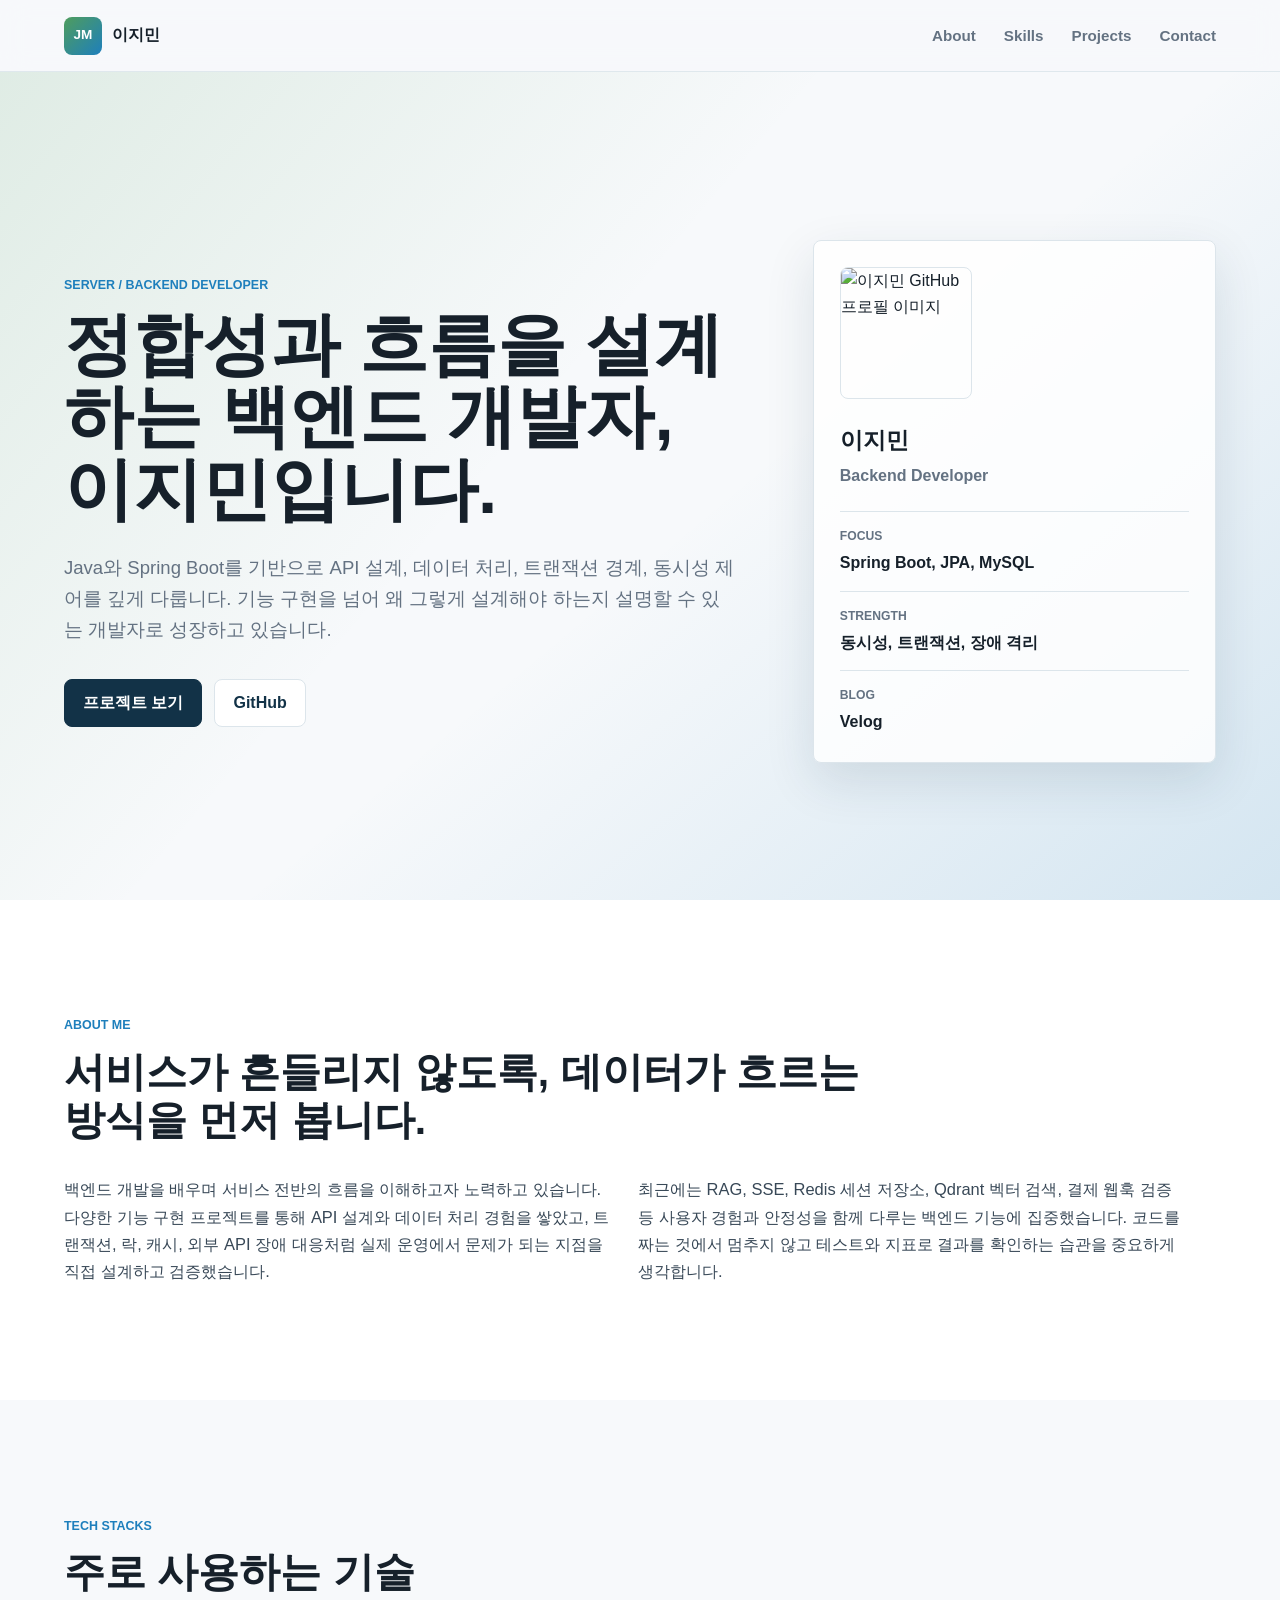
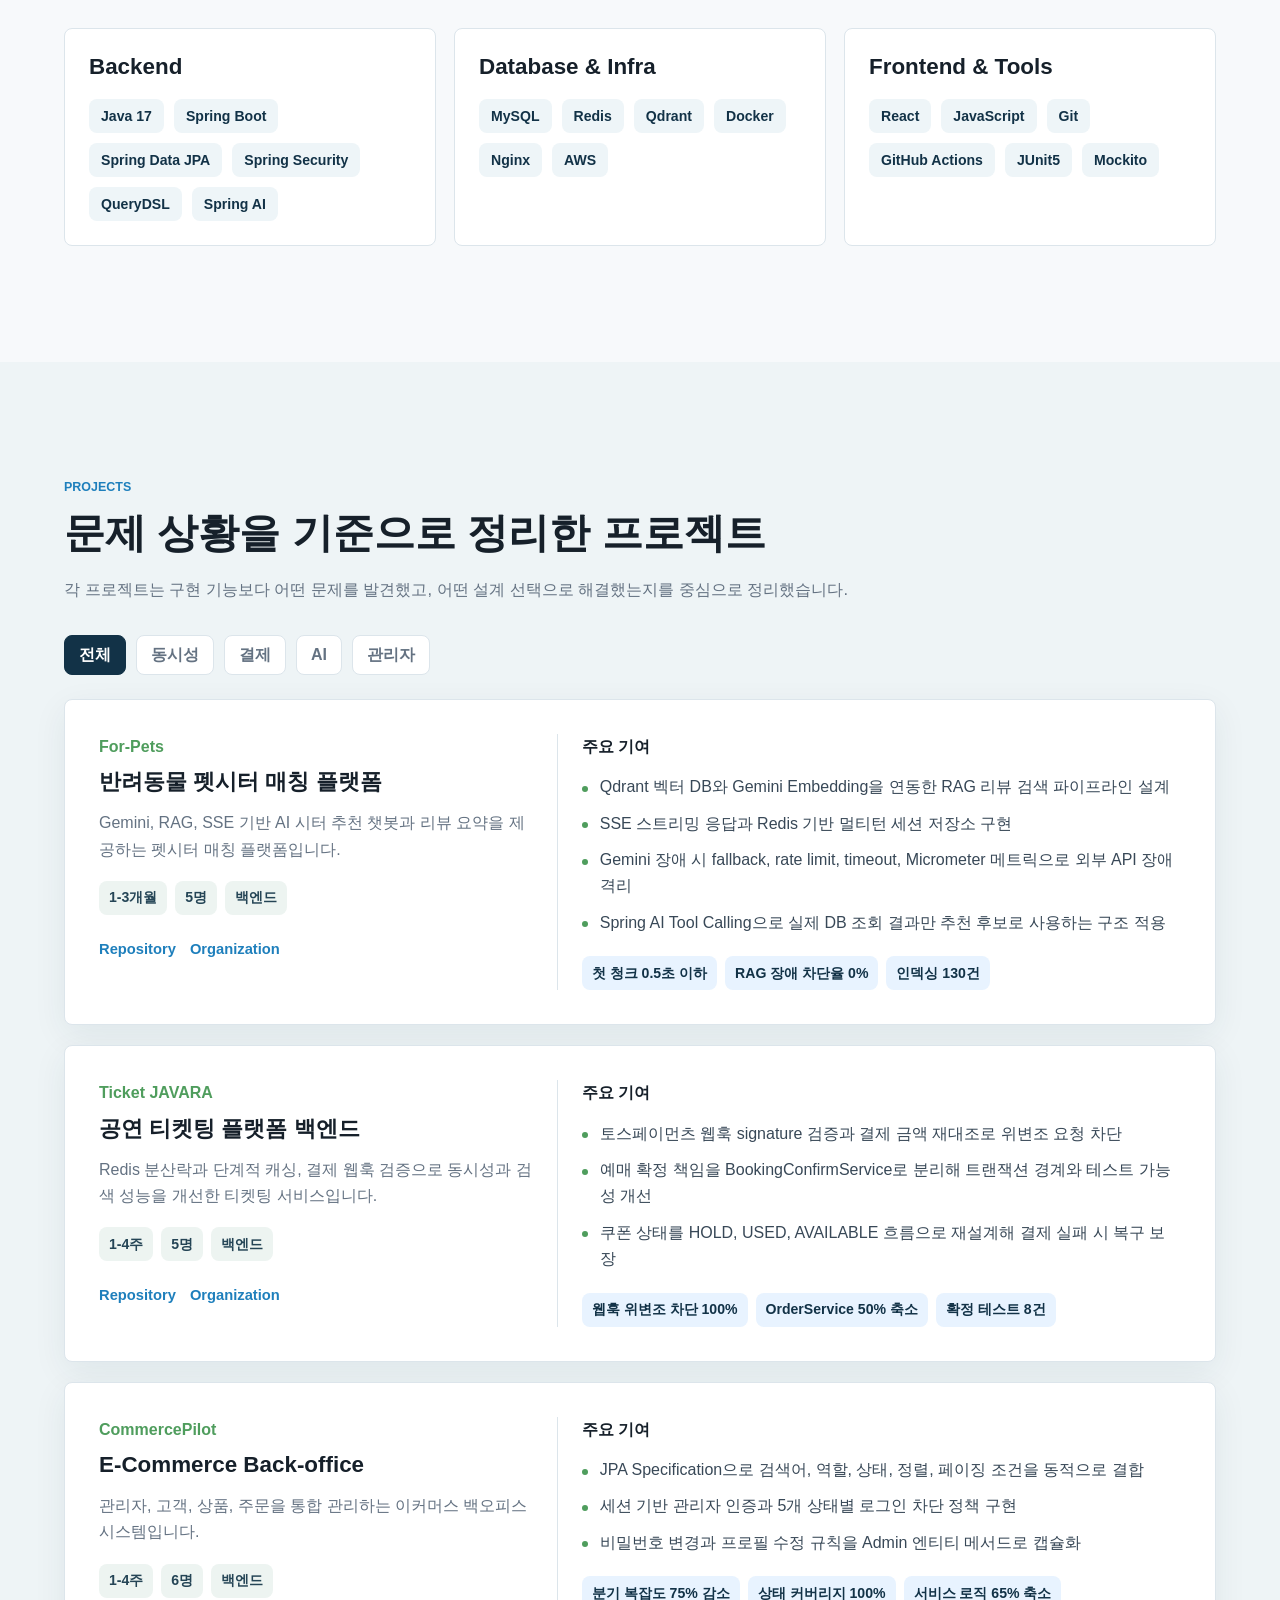
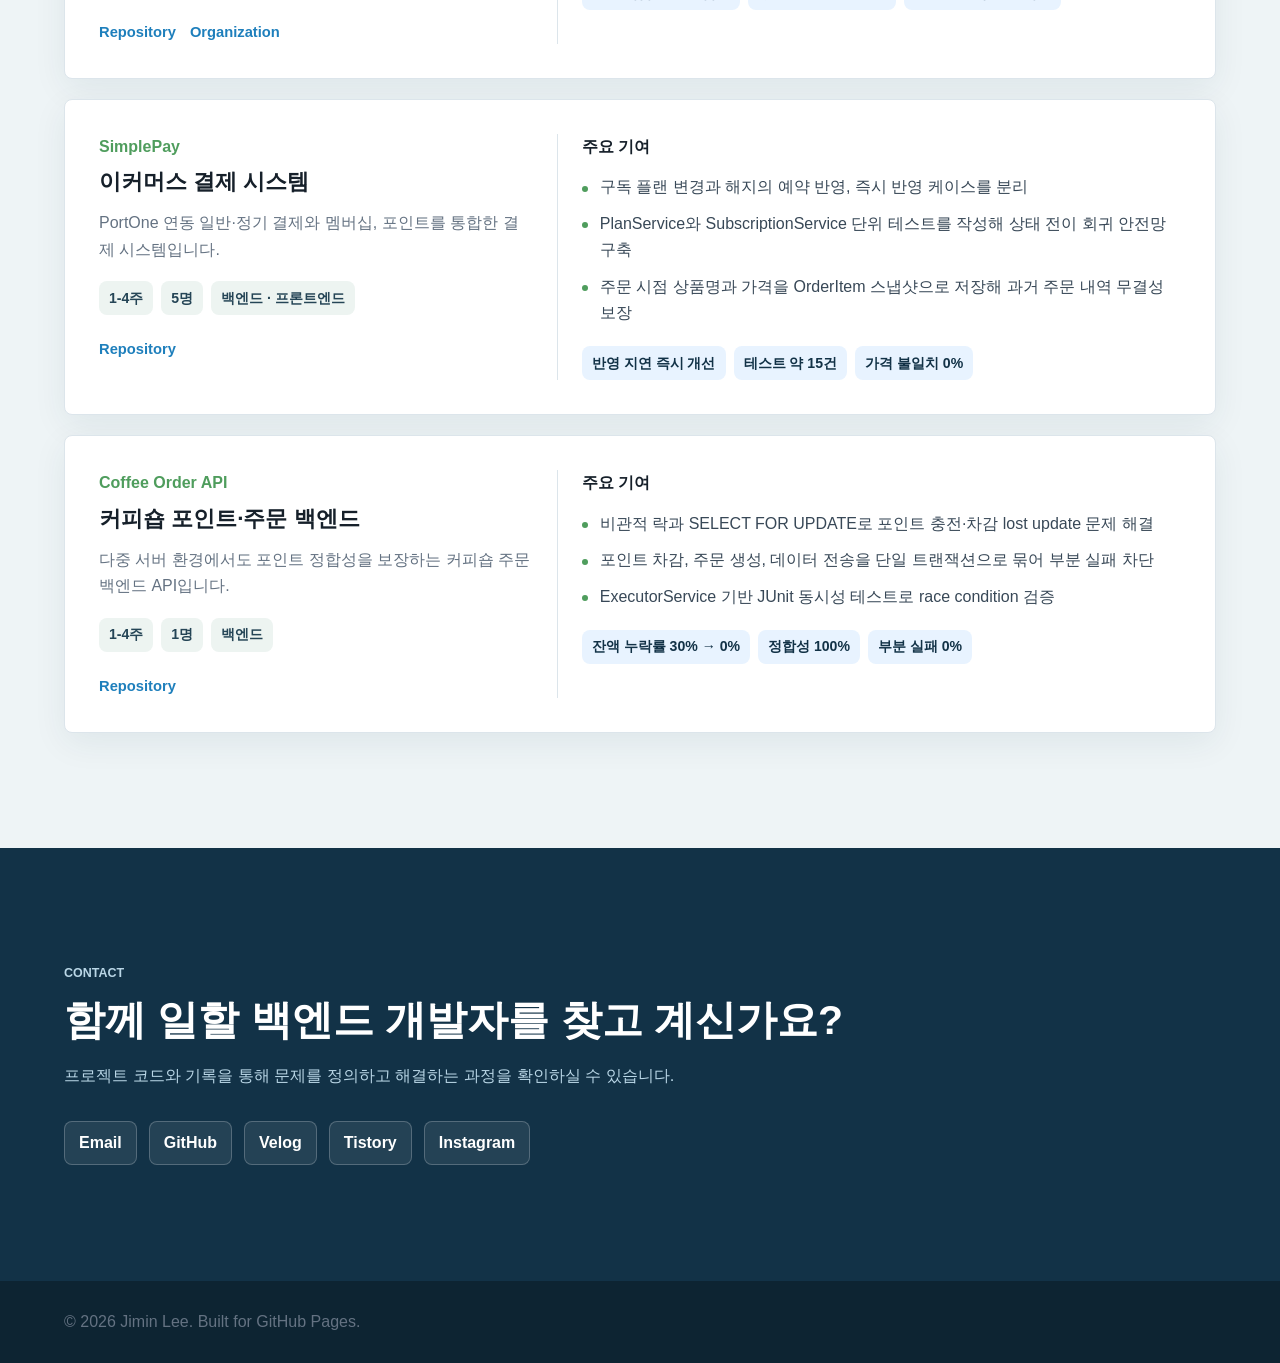
==== index.html @ 08e7ae78 "Build backend portfolio site" ====
<!DOCTYPE html>
<html lang="ko">
  <head>
    <meta charset="UTF-8" />
    <meta name="viewport" content="width=device-width, initial-scale=1.0" />
    <meta
      name="description"
      content="서버/백엔드 개발자 이지민의 포트폴리오. Java, Spring Boot, JPA, Redis, MySQL 기반 프로젝트와 문제 해결 경험을 소개합니다."
    />
    <title>이지민 | Backend Developer</title>
    <link rel="preconnect" href="https://github.com" />
    <link rel="stylesheet" href="./styles.css" />
  </head>
  <body>
    <header class="site-header">
      <a class="brand" href="#hero" aria-label="이지민 포트폴리오 홈">
        <span class="brand-mark">JM</span>
        <span>이지민</span>
      </a>
      <nav class="nav" aria-label="주요 섹션">
        <a href="#about">About</a>
        <a href="#skills">Skills</a>
        <a href="#projects">Projects</a>
        <a href="#contact">Contact</a>
      </nav>
    </header>

    <main>
      <section id="hero" class="hero">
        <div class="hero-copy">
          <p class="eyebrow">Server / Backend Developer</p>
          <h1>정합성과 흐름을 설계하는 백엔드 개발자, 이지민입니다.</h1>
          <p class="hero-description">
            Java와 Spring Boot를 기반으로 API 설계, 데이터 처리, 트랜잭션 경계,
            동시성 제어를 깊게 다룹니다. 기능 구현을 넘어 왜 그렇게 설계해야
            하는지 설명할 수 있는 개발자로 성장하고 있습니다.
          </p>
          <div class="hero-actions" aria-label="주요 링크">
            <a class="button primary" href="#projects">프로젝트 보기</a>
            <a class="button secondary" href="https://github.com/jiiimni" target="_blank" rel="noreferrer">
              GitHub
            </a>
          </div>
        </div>

        <aside class="hero-panel" aria-label="프로필 요약">
          <img class="profile-image" src="https://github.com/jiiimni.png" alt="이지민 GitHub 프로필 이미지" />
          <div>
            <p class="profile-name">이지민</p>
            <p class="profile-role">Backend Developer</p>
          </div>
          <dl class="quick-stats">
            <div>
              <dt>Focus</dt>
              <dd>Spring Boot, JPA, MySQL</dd>
            </div>
            <div>
              <dt>Strength</dt>
              <dd>동시성, 트랜잭션, 장애 격리</dd>
            </div>
            <div>
              <dt>Blog</dt>
              <dd><a href="https://velog.io/@jiiim_ni/posts" target="_blank" rel="noreferrer">Velog</a></dd>
            </div>
          </dl>
        </aside>
      </section>

      <section id="about" class="section about-section">
        <div class="section-heading">
          <p class="eyebrow">About Me</p>
          <h2>서비스가 흔들리지 않도록, 데이터가 흐르는 방식을 먼저 봅니다.</h2>
        </div>
        <div class="about-grid">
          <p>
            백엔드 개발을 배우며 서비스 전반의 흐름을 이해하고자 노력하고 있습니다.
            다양한 기능 구현 프로젝트를 통해 API 설계와 데이터 처리 경험을 쌓았고,
            트랜잭션, 락, 캐시, 외부 API 장애 대응처럼 실제 운영에서 문제가 되는 지점을
            직접 설계하고 검증했습니다.
          </p>
          <p>
            최근에는 RAG, SSE, Redis 세션 저장소, Qdrant 벡터 검색, 결제 웹훅 검증 등
            사용자 경험과 안정성을 함께 다루는 백엔드 기능에 집중했습니다. 코드를 짜는
            것에서 멈추지 않고 테스트와 지표로 결과를 확인하는 습관을 중요하게 생각합니다.
          </p>
        </div>
      </section>

      <section id="skills" class="section">
        <div class="section-heading">
          <p class="eyebrow">Tech Stacks</p>
          <h2>주로 사용하는 기술</h2>
        </div>
        <div class="skills-grid">
          <article class="skill-group">
            <h3>Backend</h3>
            <ul class="tags">
              <li>Java 17</li>
              <li>Spring Boot</li>
              <li>Spring Data JPA</li>
              <li>Spring Security</li>
              <li>QueryDSL</li>
              <li>Spring AI</li>
            </ul>
          </article>
          <article class="skill-group">
            <h3>Database & Infra</h3>
            <ul class="tags">
              <li>MySQL</li>
              <li>Redis</li>
              <li>Qdrant</li>
              <li>Docker</li>
              <li>Nginx</li>
              <li>AWS</li>
            </ul>
          </article>
          <article class="skill-group">
            <h3>Frontend & Tools</h3>
            <ul class="tags">
              <li>React</li>
              <li>JavaScript</li>
              <li>Git</li>
              <li>GitHub Actions</li>
              <li>JUnit5</li>
              <li>Mockito</li>
            </ul>
          </article>
        </div>
      </section>

      <section id="projects" class="section projects-section">
        <div class="section-heading wide">
          <p class="eyebrow">Projects</p>
          <h2>문제 상황을 기준으로 정리한 프로젝트</h2>
          <p>
            각 프로젝트는 구현 기능보다 어떤 문제를 발견했고, 어떤 설계 선택으로 해결했는지를 중심으로 정리했습니다.
          </p>
        </div>

        <div class="project-toolbar" aria-label="프로젝트 필터">
          <button class="filter-button active" type="button" data-filter="all">전체</button>
          <button class="filter-button" type="button" data-filter="concurrency">동시성</button>
          <button class="filter-button" type="button" data-filter="payment">결제</button>
          <button class="filter-button" type="button" data-filter="ai">AI</button>
          <button class="filter-button" type="button" data-filter="admin">관리자</button>
        </div>

        <div class="project-list">
          <article class="project-card" data-category="ai">
            <div class="project-main">
              <p class="project-kicker">For-Pets</p>
              <h3>반려동물 펫시터 매칭 플랫폼</h3>
              <p>
                Gemini, RAG, SSE 기반 AI 시터 추천 챗봇과 리뷰 요약을 제공하는 펫시터 매칭 플랫폼입니다.
              </p>
              <ul class="project-meta">
                <li>1-3개월</li>
                <li>5명</li>
                <li>백엔드</li>
              </ul>
              <div class="project-links">
                <a href="https://github.com/Housekeeper-for-pets/for-pets-project" target="_blank" rel="noreferrer">
                  Repository
                </a>
                <a href="https://github.com/Housekeeper-for-pets" target="_blank" rel="noreferrer">Organization</a>
              </div>
            </div>
            <div class="project-detail">
              <h4>주요 기여</h4>
              <ul>
                <li>Qdrant 벡터 DB와 Gemini Embedding을 연동한 RAG 리뷰 검색 파이프라인 설계</li>
                <li>SSE 스트리밍 응답과 Redis 기반 멀티턴 세션 저장소 구현</li>
                <li>Gemini 장애 시 fallback, rate limit, timeout, Micrometer 메트릭으로 외부 API 장애 격리</li>
                <li>Spring AI Tool Calling으로 실제 DB 조회 결과만 추천 후보로 사용하는 구조 적용</li>
              </ul>
              <div class="result-strip">
                <span>첫 청크 0.5초 이하</span>
                <span>RAG 장애 차단율 0%</span>
                <span>인덱싱 130건</span>
              </div>
            </div>
          </article>

          <article class="project-card" data-category="concurrency payment">
            <div class="project-main">
              <p class="project-kicker">Ticket JAVARA</p>
              <h3>공연 티켓팅 플랫폼 백엔드</h3>
              <p>
                Redis 분산락과 단계적 캐싱, 결제 웹훅 검증으로 동시성과 검색 성능을 개선한 티켓팅 서비스입니다.
              </p>
              <ul class="project-meta">
                <li>1-4주</li>
                <li>5명</li>
                <li>백엔드</li>
              </ul>
              <div class="project-links">
                <a href="https://github.com/6team-Plus-project-sparta/Ticket_JAVARA" target="_blank" rel="noreferrer">
                  Repository
                </a>
                <a href="https://github.com/6team-Plus-project-sparta" target="_blank" rel="noreferrer">Organization</a>
              </div>
            </div>
            <div class="project-detail">
              <h4>주요 기여</h4>
              <ul>
                <li>토스페이먼츠 웹훅 signature 검증과 결제 금액 재대조로 위변조 요청 차단</li>
                <li>예매 확정 책임을 BookingConfirmService로 분리해 트랜잭션 경계와 테스트 가능성 개선</li>
                <li>쿠폰 상태를 HOLD, USED, AVAILABLE 흐름으로 재설계해 결제 실패 시 복구 보장</li>
              </ul>
              <div class="result-strip">
                <span>웹훅 위변조 차단 100%</span>
                <span>OrderService 50% 축소</span>
                <span>확정 테스트 8건</span>
              </div>
            </div>
          </article>

          <article class="project-card" data-category="admin">
            <div class="project-main">
              <p class="project-kicker">CommercePilot</p>
              <h3>E-Commerce Back-office</h3>
              <p>
                관리자, 고객, 상품, 주문을 통합 관리하는 이커머스 백오피스 시스템입니다.
              </p>
              <ul class="project-meta">
                <li>1-4주</li>
                <li>6명</li>
                <li>백엔드</li>
              </ul>
              <div class="project-links">
                <a href="https://github.com/sprt-team4th-project/first-prj-be" target="_blank" rel="noreferrer">
                  Repository
                </a>
                <a href="https://github.com/sprt-team4th-project" target="_blank" rel="noreferrer">Organization</a>
              </div>
            </div>
            <div class="project-detail">
              <h4>주요 기여</h4>
              <ul>
                <li>JPA Specification으로 검색어, 역할, 상태, 정렬, 페이징 조건을 동적으로 결합</li>
                <li>세션 기반 관리자 인증과 5개 상태별 로그인 차단 정책 구현</li>
                <li>비밀번호 변경과 프로필 수정 규칙을 Admin 엔티티 메서드로 캡슐화</li>
              </ul>
              <div class="result-strip">
                <span>분기 복잡도 75% 감소</span>
                <span>상태 커버리지 100%</span>
                <span>서비스 로직 65% 축소</span>
              </div>
            </div>
          </article>

          <article class="project-card" data-category="payment">
            <div class="project-main">
              <p class="project-kicker">SimplePay</p>
              <h3>이커머스 결제 시스템</h3>
              <p>
                PortOne 연동 일반·정기 결제와 멤버십, 포인트를 통합한 결제 시스템입니다.
              </p>
              <ul class="project-meta">
                <li>1-4주</li>
                <li>5명</li>
                <li>백엔드 · 프론트엔드</li>
              </ul>
              <div class="project-links">
                <a href="https://github.com/no-more-bugs-seven/SPARTA_JAVA_SimplePay" target="_blank" rel="noreferrer">
                  Repository
                </a>
              </div>
            </div>
            <div class="project-detail">
              <h4>주요 기여</h4>
              <ul>
                <li>구독 플랜 변경과 해지의 예약 반영, 즉시 반영 케이스를 분리</li>
                <li>PlanService와 SubscriptionService 단위 테스트를 작성해 상태 전이 회귀 안전망 구축</li>
                <li>주문 시점 상품명과 가격을 OrderItem 스냅샷으로 저장해 과거 주문 내역 무결성 보장</li>
              </ul>
              <div class="result-strip">
                <span>반영 지연 즉시 개선</span>
                <span>테스트 약 15건</span>
                <span>가격 불일치 0%</span>
              </div>
            </div>
          </article>

          <article class="project-card" data-category="concurrency payment">
            <div class="project-main">
              <p class="project-kicker">Coffee Order API</p>
              <h3>커피숍 포인트·주문 백엔드</h3>
              <p>
                다중 서버 환경에서도 포인트 정합성을 보장하는 커피숍 주문 백엔드 API입니다.
              </p>
              <ul class="project-meta">
                <li>1-4주</li>
                <li>1명</li>
                <li>백엔드</li>
              </ul>
              <div class="project-links">
                <a href="https://github.com/jiiimni/sparta-spring-CH6" target="_blank" rel="noreferrer">
                  Repository
                </a>
              </div>
            </div>
            <div class="project-detail">
              <h4>주요 기여</h4>
              <ul>
                <li>비관적 락과 SELECT FOR UPDATE로 포인트 충전·차감 lost update 문제 해결</li>
                <li>포인트 차감, 주문 생성, 데이터 전송을 단일 트랜잭션으로 묶어 부분 실패 차단</li>
                <li>ExecutorService 기반 JUnit 동시성 테스트로 race condition 검증</li>
              </ul>
              <div class="result-strip">
                <span>잔액 누락률 30% → 0%</span>
                <span>정합성 100%</span>
                <span>부분 실패 0%</span>
              </div>
            </div>
          </article>
        </div>
      </section>

      <section id="contact" class="section contact-section">
        <div class="section-heading">
          <p class="eyebrow">Contact</p>
          <h2>함께 일할 백엔드 개발자를 찾고 계신가요?</h2>
          <p>
            프로젝트 코드와 기록을 통해 문제를 정의하고 해결하는 과정을 확인하실 수 있습니다.
          </p>
        </div>
        <div class="contact-links">
          <a href="mailto:dlwlals1003@gmail.com">Email</a>
          <a href="https://github.com/jiiimni" target="_blank" rel="noreferrer">GitHub</a>
          <a href="https://velog.io/@jiiim_ni/posts" target="_blank" rel="noreferrer">Velog</a>
          <a href="https://jiiimni.tistory.com/" target="_blank" rel="noreferrer">Tistory</a>
          <a href="https://www.instagram.com/jiiim_ni/" target="_blank" rel="noreferrer">Instagram</a>
        </div>
      </section>
    </main>

    <footer class="footer">
      <p>© 2026 Jimin Lee. Built for GitHub Pages.</p>
    </footer>

    <script src="./script.js"></script>
  </body>
</html>
---- styles.css ----
:root {
  --bg: #f7f9fb;
  --surface: #ffffff;
  --surface-strong: #eef5f8;
  --ink: #16202a;
  --muted: #647282;
  --line: #dce5eb;
  --green: #4f9d5d;
  --blue: #1e7fbc;
  --navy: #123247;
  --shadow: 0 18px 50px rgba(18, 50, 71, 0.12);
}

* {
  box-sizing: border-box;
}

html {
  scroll-behavior: smooth;
}

body {
  margin: 0;
  color: var(--ink);
  background: var(--bg);
  font-family: Inter, Pretendard, -apple-system, BlinkMacSystemFont, "Segoe UI", sans-serif;
  line-height: 1.65;
}

a {
  color: inherit;
  text-decoration: none;
}

.site-header {
  position: sticky;
  top: 0;
  z-index: 20;
  display: flex;
  align-items: center;
  justify-content: space-between;
  gap: 24px;
  min-height: 72px;
  padding: 14px clamp(20px, 5vw, 72px);
  background: rgba(247, 249, 251, 0.86);
  border-bottom: 1px solid rgba(220, 229, 235, 0.85);
  backdrop-filter: blur(14px);
}

.brand,
.nav,
.hero-actions,
.project-links,
.contact-links,
.project-toolbar {
  display: flex;
  align-items: center;
}

.brand {
  gap: 10px;
  font-weight: 800;
}

.brand-mark {
  display: grid;
  place-items: center;
  width: 38px;
  height: 38px;
  border-radius: 8px;
  color: #fff;
  background: linear-gradient(135deg, var(--green), var(--blue));
  font-size: 0.85rem;
}

.nav {
  gap: clamp(12px, 2.2vw, 28px);
  color: var(--muted);
  font-size: 0.95rem;
  font-weight: 700;
}

.nav a:hover,
.project-links a:hover,
.contact-links a:hover {
  color: var(--blue);
}

.hero {
  display: grid;
  grid-template-columns: minmax(0, 1.25fr) minmax(320px, 0.75fr);
  align-items: center;
  gap: clamp(32px, 6vw, 84px);
  min-height: calc(100vh - 72px);
  padding: clamp(56px, 8vw, 110px) clamp(20px, 5vw, 72px) 72px;
  background:
    linear-gradient(130deg, rgba(79, 157, 93, 0.14), transparent 42%),
    linear-gradient(320deg, rgba(30, 127, 188, 0.16), transparent 46%),
    #f7f9fb;
}

.hero-copy {
  max-width: 840px;
}

.eyebrow {
  margin: 0 0 12px;
  color: var(--blue);
  font-size: 0.78rem;
  font-weight: 900;
  letter-spacing: 0;
  text-transform: uppercase;
}

h1,
h2,
h3,
h4,
p {
  overflow-wrap: anywhere;
}

h1 {
  margin: 0;
  max-width: 820px;
  font-size: clamp(2.35rem, 5.4vw, 5.6rem);
  line-height: 1.05;
}

h2 {
  margin: 0;
  font-size: clamp(1.85rem, 3.2vw, 3.35rem);
  line-height: 1.18;
}

h3 {
  margin: 0;
  font-size: 1.4rem;
  line-height: 1.25;
}

h4 {
  margin: 0 0 14px;
  font-size: 1rem;
}

.hero-description {
  max-width: 700px;
  margin: 28px 0 0;
  color: var(--muted);
  font-size: clamp(1.02rem, 1.45vw, 1.2rem);
}

.hero-actions {
  flex-wrap: wrap;
  gap: 12px;
  margin-top: 34px;
}

.button {
  display: inline-flex;
  align-items: center;
  justify-content: center;
  min-height: 48px;
  padding: 0 18px;
  border: 1px solid var(--line);
  border-radius: 8px;
  font-weight: 800;
}

.button.primary {
  color: #fff;
  border-color: var(--navy);
  background: var(--navy);
}

.button.secondary {
  color: var(--navy);
  background: #fff;
}

.hero-panel {
  display: grid;
  gap: 22px;
  padding: 26px;
  border: 1px solid var(--line);
  border-radius: 8px;
  background: rgba(255, 255, 255, 0.84);
  box-shadow: var(--shadow);
}

.profile-image {
  width: 132px;
  height: 132px;
  border-radius: 8px;
  object-fit: cover;
  border: 1px solid var(--line);
}

.profile-name {
  margin: 0;
  font-size: 1.45rem;
  font-weight: 900;
}

.profile-role {
  margin: 4px 0 0;
  color: var(--muted);
  font-weight: 700;
}

.quick-stats {
  display: grid;
  gap: 14px;
  margin: 0;
}

.quick-stats div {
  padding-top: 14px;
  border-top: 1px solid var(--line);
}

.quick-stats dt {
  color: var(--muted);
  font-size: 0.76rem;
  font-weight: 900;
  text-transform: uppercase;
}

.quick-stats dd {
  margin: 4px 0 0;
  font-weight: 800;
}

.section {
  padding: clamp(72px, 9vw, 120px) clamp(20px, 5vw, 72px);
}

.section-heading {
  max-width: 800px;
  margin-bottom: 32px;
}

.section-heading.wide {
  max-width: 1040px;
}

.section-heading p:not(.eyebrow) {
  margin: 18px 0 0;
  color: var(--muted);
  font-size: 1.03rem;
}

.about-section {
  background: var(--surface);
}

.about-grid {
  display: grid;
  grid-template-columns: repeat(2, minmax(0, 1fr));
  gap: 28px;
  max-width: 1120px;
}

.about-grid p {
  margin: 0;
  color: #384857;
  font-size: 1.03rem;
}

.skills-grid {
  display: grid;
  grid-template-columns: repeat(3, minmax(0, 1fr));
  gap: 18px;
}

.skill-group,
.project-card {
  border: 1px solid var(--line);
  border-radius: 8px;
  background: var(--surface);
}

.skill-group {
  padding: 24px;
}

.tags,
.project-meta,
.project-detail ul {
  padding: 0;
  list-style: none;
}

.tags {
  display: flex;
  flex-wrap: wrap;
  gap: 10px;
  margin: 18px 0 0;
}

.tags li,
.project-meta li,
.result-strip span {
  display: inline-flex;
  align-items: center;
  min-height: 34px;
  border-radius: 8px;
  font-size: 0.88rem;
  font-weight: 800;
}

.tags li {
  padding: 0 12px;
  color: var(--navy);
  background: var(--surface-strong);
}

.projects-section {
  background: #eef4f6;
}

.project-toolbar {
  flex-wrap: wrap;
  gap: 10px;
  margin-bottom: 24px;
}

.filter-button {
  min-height: 40px;
  padding: 0 14px;
  color: var(--muted);
  background: #fff;
  border: 1px solid var(--line);
  border-radius: 8px;
  cursor: pointer;
  font: inherit;
  font-weight: 900;
}

.filter-button.active {
  color: #fff;
  border-color: var(--navy);
  background: var(--navy);
}

.project-list {
  display: grid;
  gap: 20px;
}

.project-card {
  display: grid;
  grid-template-columns: minmax(260px, 0.82fr) minmax(0, 1.18fr);
  gap: 24px;
  padding: clamp(22px, 3vw, 34px);
  box-shadow: 0 10px 34px rgba(18, 50, 71, 0.07);
}

.project-card.is-hidden {
  display: none;
}

.project-kicker {
  margin: 0 0 8px;
  color: var(--green);
  font-weight: 900;
}

.project-main p:not(.project-kicker) {
  margin: 14px 0 0;
  color: var(--muted);
}

.project-meta {
  display: flex;
  flex-wrap: wrap;
  gap: 8px;
  margin: 18px 0 0;
}

.project-meta li {
  padding: 0 10px;
  color: #254556;
  background: #edf4f1;
}

.project-links {
  flex-wrap: wrap;
  gap: 14px;
  margin-top: 22px;
  color: var(--blue);
  font-size: 0.92rem;
  font-weight: 900;
}

.project-detail {
  padding-left: 24px;
  border-left: 1px solid var(--line);
}

.project-detail ul {
  display: grid;
  gap: 10px;
  margin: 0;
  color: #384857;
}

.project-detail li {
  position: relative;
  padding-left: 18px;
}

.project-detail li::before {
  position: absolute;
  top: 0.72em;
  left: 0;
  width: 6px;
  height: 6px;
  border-radius: 50%;
  background: var(--green);
  content: "";
}

.result-strip {
  display: flex;
  flex-wrap: wrap;
  gap: 8px;
  margin-top: 20px;
}

.result-strip span {
  padding: 0 10px;
  color: var(--navy);
  background: #e8f3ff;
}

.contact-section {
  background: var(--navy);
  color: #fff;
}

.contact-section .eyebrow,
.contact-section .section-heading p {
  color: #b9d6e6;
}

.contact-links {
  flex-wrap: wrap;
  gap: 12px;
}

.contact-links a {
  display: inline-flex;
  align-items: center;
  min-height: 44px;
  padding: 0 14px;
  border: 1px solid rgba(255, 255, 255, 0.22);
  border-radius: 8px;
  background: rgba(255, 255, 255, 0.08);
  font-weight: 800;
}

.footer {
  padding: 28px clamp(20px, 5vw, 72px);
  color: var(--muted);
  background: #0d2432;
}

.footer p {
  margin: 0;
}

@media (max-width: 920px) {
  .hero,
  .project-card,
  .about-grid,
  .skills-grid {
    grid-template-columns: 1fr;
  }

  .hero {
    min-height: auto;
  }

  .project-detail {
    padding-top: 22px;
    padding-left: 0;
    border-top: 1px solid var(--line);
    border-left: 0;
  }
}

@media (max-width: 680px) {
  .site-header {
    align-items: flex-start;
    flex-direction: column;
  }

  .nav {
    width: 100%;
    overflow-x: auto;
    padding-bottom: 2px;
  }

  .hero {
    padding-top: 44px;
  }

  h1 {
    font-size: 2.35rem;
  }

  .button,
  .hero-actions,
  .hero-actions a {
    width: 100%;
  }

  .profile-image {
    width: 104px;
    height: 104px;
  }
}
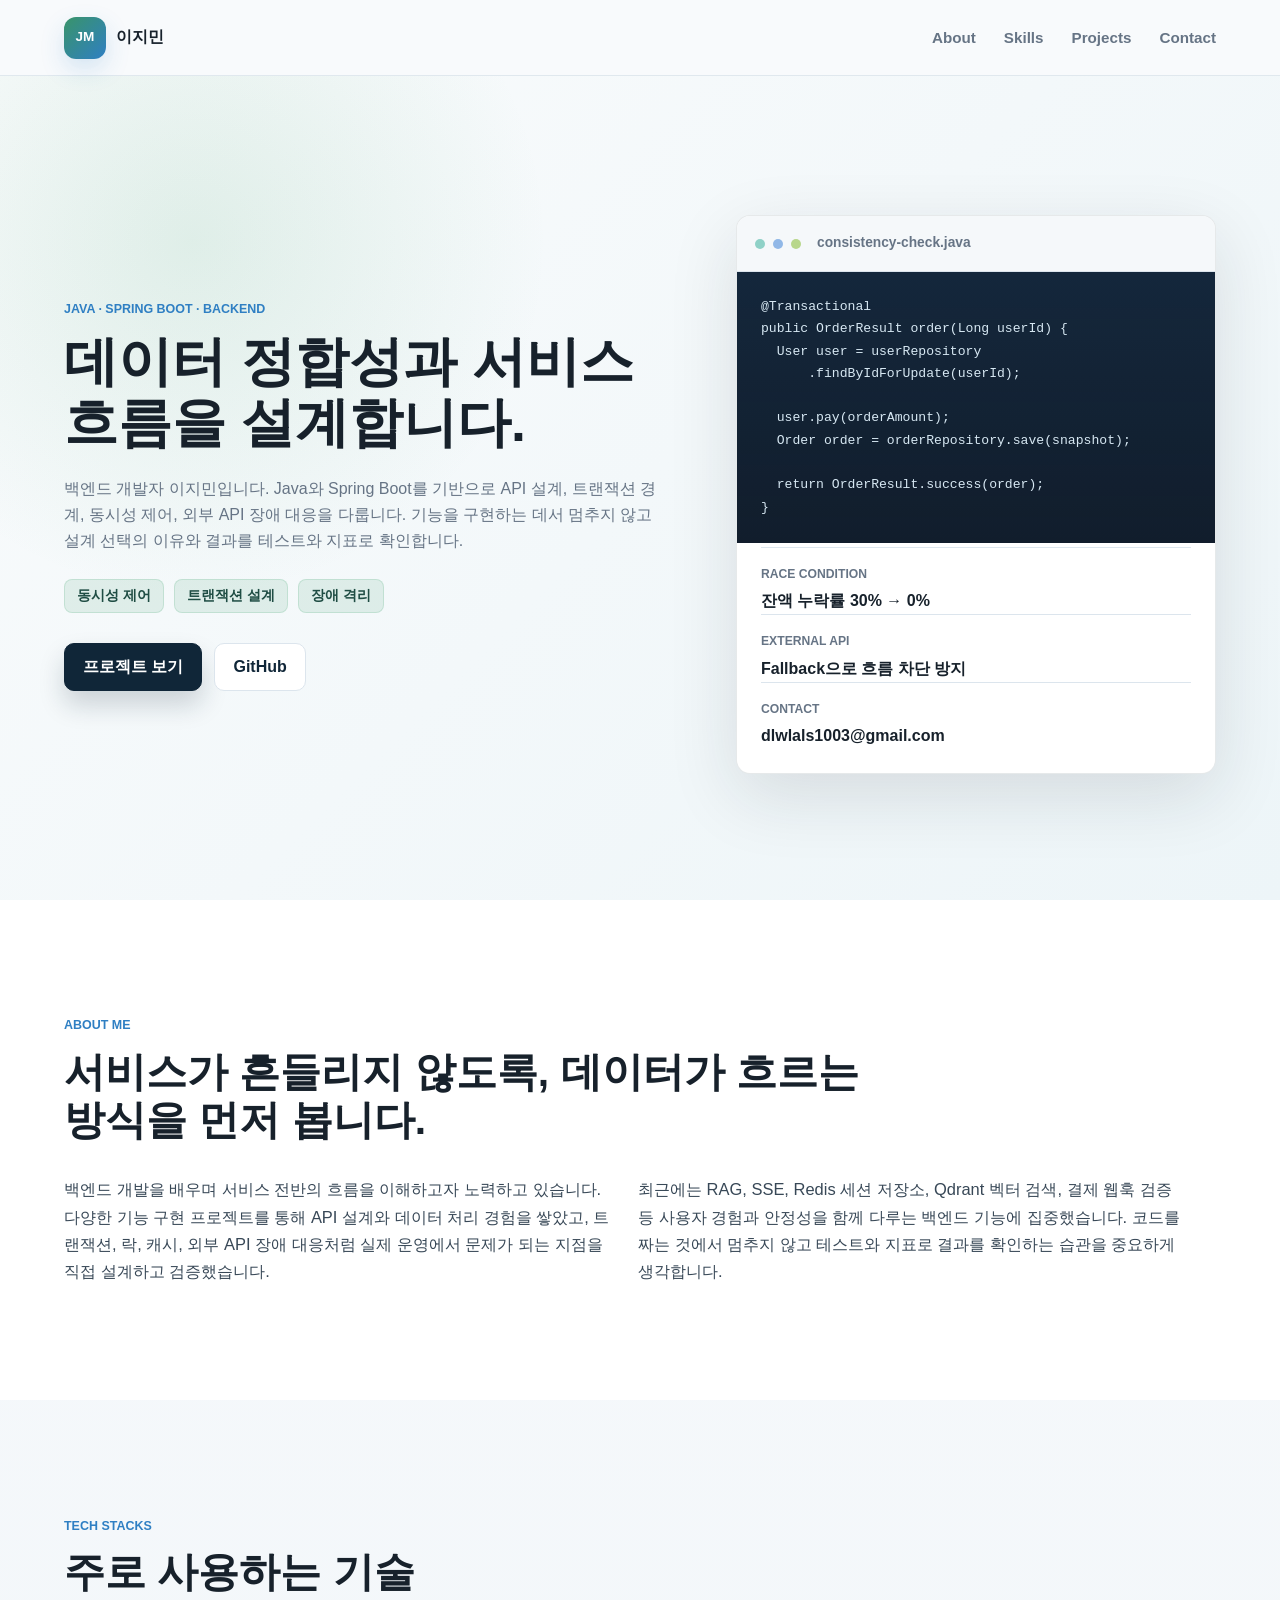
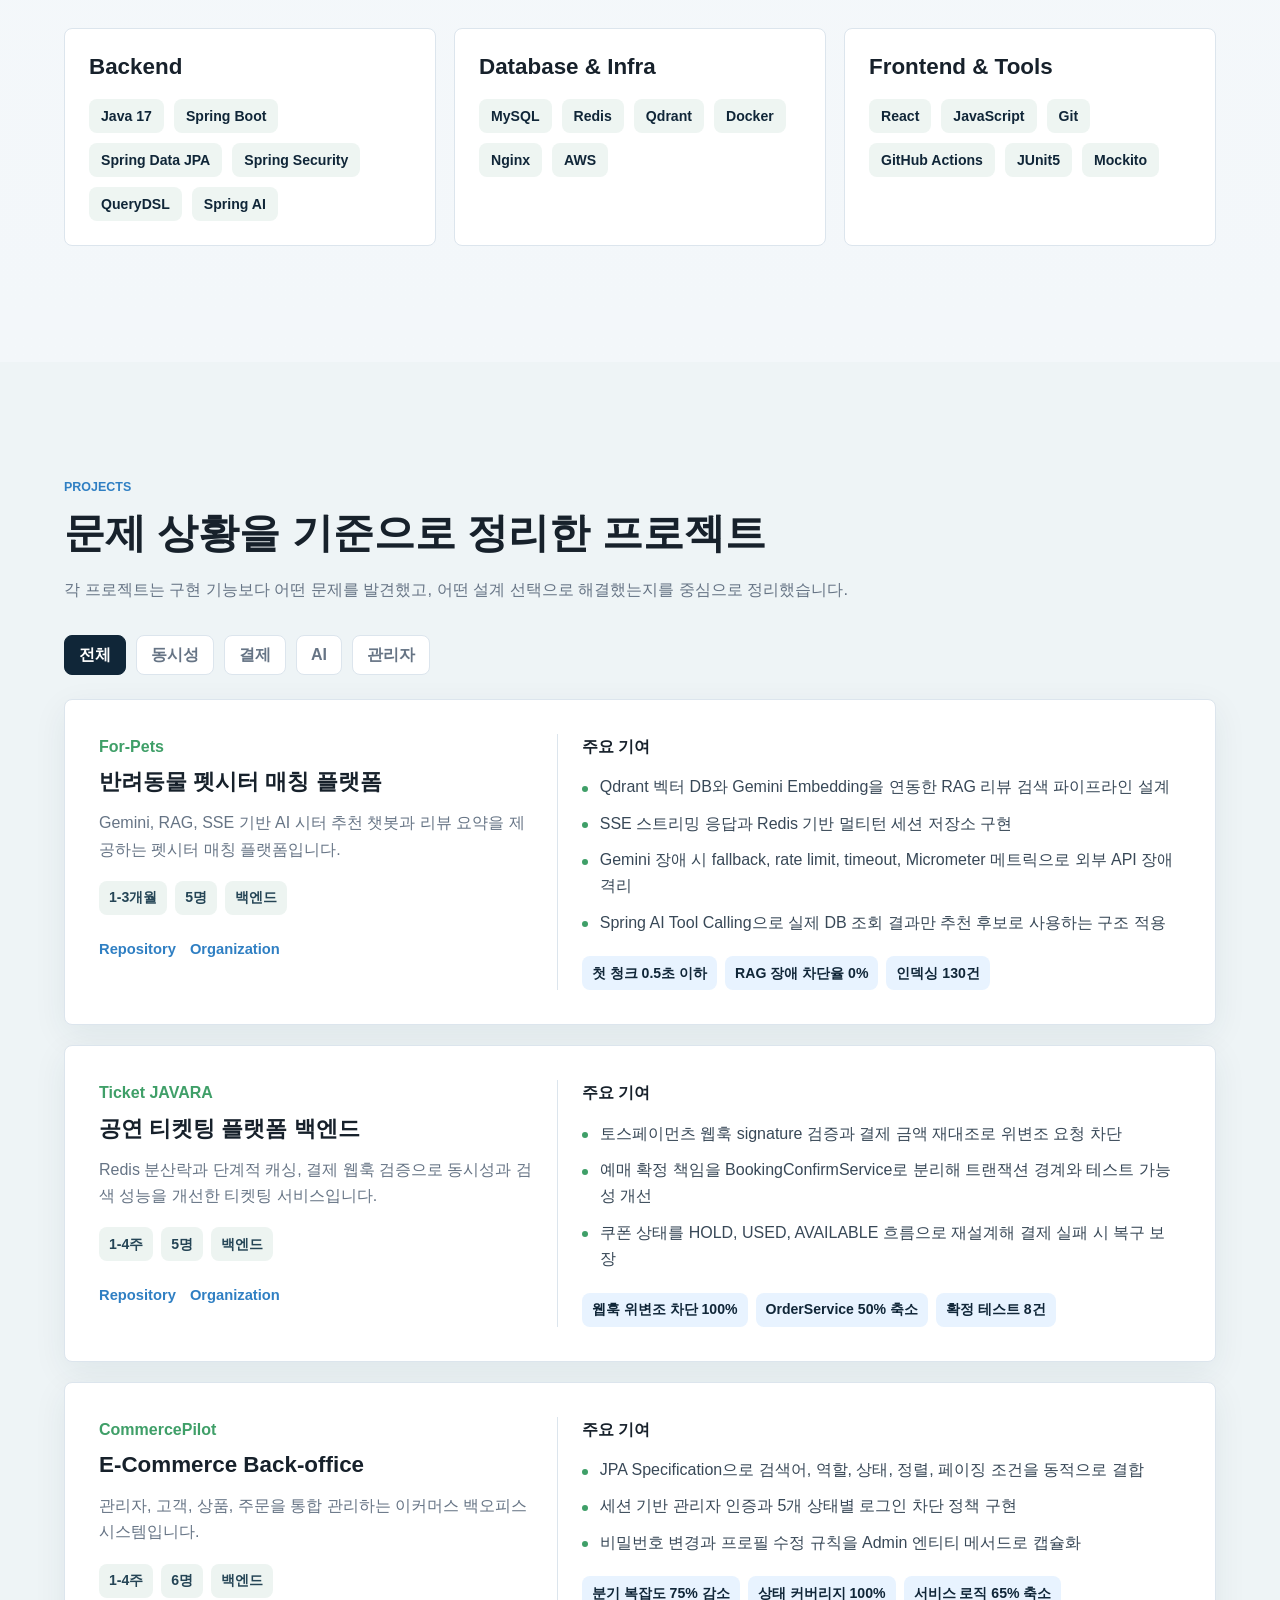
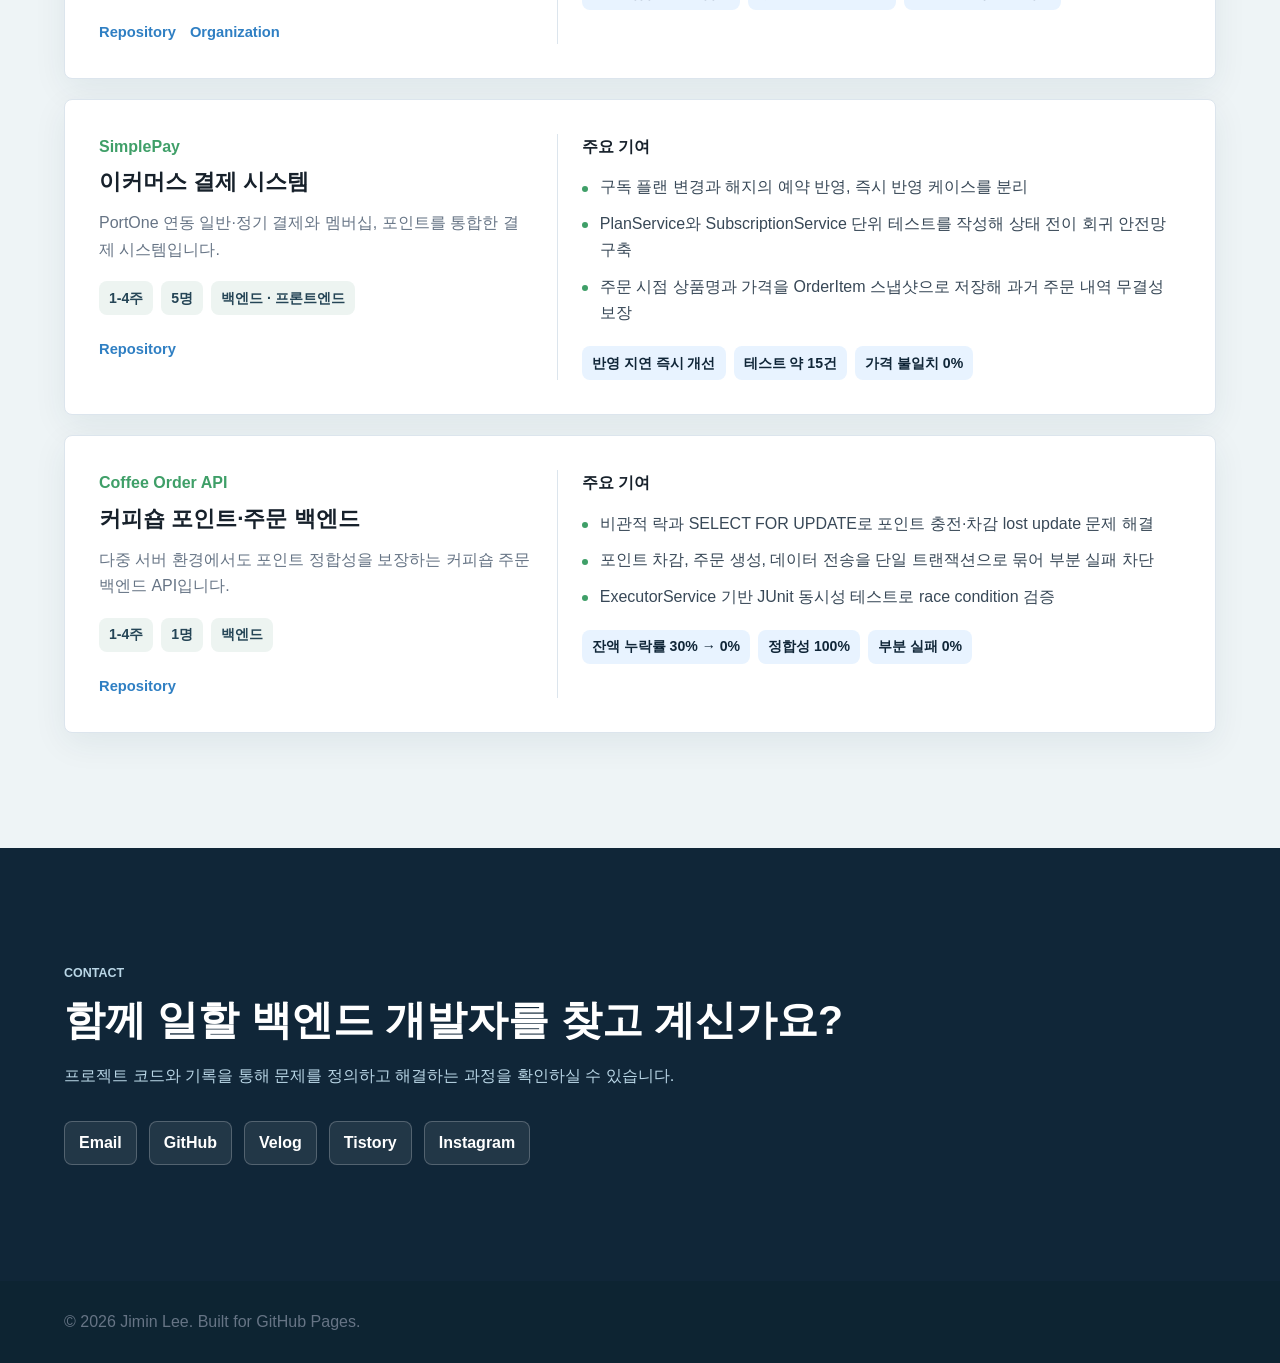
==== commit 4e785ff0: "Refine portfolio hero design" ====
--- a/index.html
+++ b/index.html
@@ -28,13 +28,18 @@
     <main>
       <section id="hero" class="hero">
         <div class="hero-copy">
-          <p class="eyebrow">Server / Backend Developer</p>
-          <h1>정합성과 흐름을 설계하는 백엔드 개발자, 이지민입니다.</h1>
+          <p class="eyebrow">Java · Spring Boot · Backend</p>
+          <h1>데이터 정합성과 서비스 흐름을 설계합니다.</h1>
           <p class="hero-description">
-            Java와 Spring Boot를 기반으로 API 설계, 데이터 처리, 트랜잭션 경계,
-            동시성 제어를 깊게 다룹니다. 기능 구현을 넘어 왜 그렇게 설계해야
-            하는지 설명할 수 있는 개발자로 성장하고 있습니다.
-          </p>
+            백엔드 개발자 이지민입니다. Java와 Spring Boot를 기반으로 API 설계, 트랜잭션 경계, 동시성 제어,
+            외부 API 장애 대응을 다룹니다. 기능을 구현하는 데서 멈추지 않고
+            설계 선택의 이유와 결과를 테스트와 지표로 확인합니다.
+          </p>
+          <div class="hero-highlights" aria-label="핵심 강점">
+            <span>동시성 제어</span>
+            <span>트랜잭션 설계</span>
+            <span>장애 격리</span>
+          </div>
           <div class="hero-actions" aria-label="주요 링크">
             <a class="button primary" href="#projects">프로젝트 보기</a>
             <a class="button secondary" href="https://github.com/jiiimni" target="_blank" rel="noreferrer">
@@ -43,24 +48,35 @@
           </div>
         </div>
 
-        <aside class="hero-panel" aria-label="프로필 요약">
-          <img class="profile-image" src="https://github.com/jiiimni.png" alt="이지민 GitHub 프로필 이미지" />
-          <div>
-            <p class="profile-name">이지민</p>
-            <p class="profile-role">Backend Developer</p>
+        <aside class="system-panel" aria-label="백엔드 역량 요약">
+          <div class="panel-topbar">
+            <span></span>
+            <span></span>
+            <span></span>
+            <p>consistency-check.java</p>
           </div>
+          <pre><code>@Transactional
+public OrderResult order(Long userId) {
+  User user = userRepository
+      .findByIdForUpdate(userId);
+
+  user.pay(orderAmount);
+  Order order = orderRepository.save(snapshot);
+
+  return OrderResult.success(order);
+}</code></pre>
           <dl class="quick-stats">
             <div>
-              <dt>Focus</dt>
-              <dd>Spring Boot, JPA, MySQL</dd>
+              <dt>Race Condition</dt>
+              <dd>잔액 누락률 30% → 0%</dd>
             </div>
             <div>
-              <dt>Strength</dt>
-              <dd>동시성, 트랜잭션, 장애 격리</dd>
+              <dt>External API</dt>
+              <dd>Fallback으로 흐름 차단 방지</dd>
             </div>
             <div>
-              <dt>Blog</dt>
-              <dd><a href="https://velog.io/@jiiim_ni/posts" target="_blank" rel="noreferrer">Velog</a></dd>
+              <dt>Contact</dt>
+              <dd><a href="mailto:dlwlals1003@gmail.com">dlwlals1003@gmail.com</a></dd>
             </div>
           </dl>
         </aside>
--- a/styles.css
+++ b/styles.css
@@ -1,14 +1,15 @@
 :root {
-  --bg: #f7f9fb;
+  --bg: #f6f8fb;
   --surface: #ffffff;
-  --surface-strong: #eef5f8;
-  --ink: #16202a;
-  --muted: #647282;
-  --line: #dce5eb;
-  --green: #4f9d5d;
-  --blue: #1e7fbc;
-  --navy: #123247;
-  --shadow: 0 18px 50px rgba(18, 50, 71, 0.12);
+  --surface-strong: #eef5f2;
+  --ink: #17212b;
+  --muted: #667485;
+  --line: #dce5ed;
+  --green: #3f9f68;
+  --blue: #2f7fc3;
+  --navy: #102638;
+  --code: #111d2c;
+  --shadow: 0 22px 70px rgba(23, 33, 43, 0.12);
 }
 
 * {
@@ -22,7 +23,8 @@
 body {
   margin: 0;
   color: var(--ink);
-  background: var(--bg);
+  background:
+    linear-gradient(180deg, #f8fafc 0%, #f3f7fa 42%, #f6f8fb 100%);
   font-family: Inter, Pretendard, -apple-system, BlinkMacSystemFont, "Segoe UI", sans-serif;
   line-height: 1.65;
 }
@@ -40,9 +42,9 @@
   align-items: center;
   justify-content: space-between;
   gap: 24px;
-  min-height: 72px;
+  min-height: 76px;
   padding: 14px clamp(20px, 5vw, 72px);
-  background: rgba(247, 249, 251, 0.86);
+  background: rgba(248, 250, 252, 0.9);
   border-bottom: 1px solid rgba(220, 229, 235, 0.85);
   backdrop-filter: blur(14px);
 }
@@ -65,12 +67,13 @@
 .brand-mark {
   display: grid;
   place-items: center;
-  width: 38px;
-  height: 38px;
-  border-radius: 8px;
+  width: 42px;
+  height: 42px;
+  border-radius: 12px;
   color: #fff;
-  background: linear-gradient(135deg, var(--green), var(--blue));
+  background: linear-gradient(135deg, #39946a, #2f7fc3);
   font-size: 0.85rem;
+  box-shadow: 0 10px 24px rgba(47, 127, 195, 0.18);
 }
 
 .nav {
@@ -88,19 +91,18 @@
 
 .hero {
   display: grid;
-  grid-template-columns: minmax(0, 1.25fr) minmax(320px, 0.75fr);
-  align-items: center;
-  gap: clamp(32px, 6vw, 84px);
-  min-height: calc(100vh - 72px);
-  padding: clamp(56px, 8vw, 110px) clamp(20px, 5vw, 72px) 72px;
+  grid-template-columns: minmax(0, 1fr) minmax(360px, 480px);
+  align-items: center;
+  gap: clamp(34px, 5vw, 72px);
+  min-height: calc(100vh - 76px);
+  padding: clamp(58px, 7vw, 96px) clamp(20px, 5vw, 72px) 76px;
   background:
-    linear-gradient(130deg, rgba(79, 157, 93, 0.14), transparent 42%),
-    linear-gradient(320deg, rgba(30, 127, 188, 0.16), transparent 46%),
-    #f7f9fb;
+    radial-gradient(circle at 15% 20%, rgba(63, 159, 104, 0.13), transparent 28%),
+    linear-gradient(135deg, #f9fbfc 0%, #edf5f8 100%);
 }
 
 .hero-copy {
-  max-width: 840px;
+  max-width: 760px;
 }
 
 .eyebrow {
@@ -122,9 +124,10 @@
 
 h1 {
   margin: 0;
-  max-width: 820px;
-  font-size: clamp(2.35rem, 5.4vw, 5.6rem);
-  line-height: 1.05;
+  max-width: 760px;
+  font-size: clamp(2.45rem, 4.2vw, 4.55rem);
+  line-height: 1.12;
+  letter-spacing: 0;
 }
 
 h2 {
@@ -145,16 +148,36 @@
 }
 
 .hero-description {
-  max-width: 700px;
-  margin: 28px 0 0;
-  color: var(--muted);
-  font-size: clamp(1.02rem, 1.45vw, 1.2rem);
+  max-width: 650px;
+  margin: 24px 0 0;
+  color: var(--muted);
+  font-size: clamp(1rem, 1.15vw, 1.12rem);
+}
+
+.hero-highlights {
+  display: flex;
+  flex-wrap: wrap;
+  gap: 10px;
+  margin-top: 24px;
+}
+
+.hero-highlights span {
+  display: inline-flex;
+  align-items: center;
+  min-height: 34px;
+  padding: 0 12px;
+  color: #1f4d44;
+  background: rgba(63, 159, 104, 0.12);
+  border: 1px solid rgba(63, 159, 104, 0.18);
+  border-radius: 8px;
+  font-size: 0.9rem;
+  font-weight: 850;
 }
 
 .hero-actions {
   flex-wrap: wrap;
   gap: 12px;
-  margin-top: 34px;
+  margin-top: 30px;
 }
 
 .button {
@@ -164,14 +187,23 @@
   min-height: 48px;
   padding: 0 18px;
   border: 1px solid var(--line);
-  border-radius: 8px;
+  border-radius: 10px;
   font-weight: 800;
+  transition:
+    transform 160ms ease,
+    box-shadow 160ms ease,
+    border-color 160ms ease;
+}
+
+.button:hover {
+  transform: translateY(-2px);
 }
 
 .button.primary {
   color: #fff;
   border-color: var(--navy);
   background: var(--navy);
+  box-shadow: 0 14px 26px rgba(16, 38, 56, 0.18);
 }
 
 .button.secondary {
@@ -179,44 +211,72 @@
   background: #fff;
 }
 
-.hero-panel {
-  display: grid;
-  gap: 22px;
-  padding: 26px;
-  border: 1px solid var(--line);
-  border-radius: 8px;
-  background: rgba(255, 255, 255, 0.84);
+.system-panel {
+  display: grid;
+  overflow: hidden;
+  border: 1px solid rgba(16, 38, 56, 0.1);
+  border-radius: 14px;
+  background: var(--surface);
   box-shadow: var(--shadow);
 }
 
-.profile-image {
-  width: 132px;
-  height: 132px;
-  border-radius: 8px;
-  object-fit: cover;
-  border: 1px solid var(--line);
-}
-
-.profile-name {
-  margin: 0;
-  font-size: 1.45rem;
-  font-weight: 900;
-}
-
-.profile-role {
-  margin: 4px 0 0;
-  color: var(--muted);
-  font-weight: 700;
+.panel-topbar {
+  display: flex;
+  align-items: center;
+  gap: 8px;
+  padding: 16px 18px;
+  background: #f5f8fa;
+  border-bottom: 1px solid var(--line);
+}
+
+.panel-topbar span {
+  width: 10px;
+  height: 10px;
+  border-radius: 999px;
+  background: #8fd1c7;
+}
+
+.panel-topbar span:nth-child(2) {
+  background: #91b8e7;
+}
+
+.panel-topbar span:nth-child(3) {
+  background: #b8d78b;
+}
+
+.panel-topbar p {
+  margin: 0;
+  padding-left: 8px;
+  color: var(--muted);
+  font-size: 0.86rem;
+  font-weight: 800;
+}
+
+.system-panel pre {
+  margin: 0;
+  padding: 24px;
+  color: #d7e8f3;
+  background:
+    linear-gradient(180deg, rgba(47, 127, 195, 0.1), transparent),
+    var(--code);
+  font-size: clamp(0.82rem, 1vw, 0.95rem);
+  line-height: 1.7;
+  overflow-x: auto;
+}
+
+.system-panel code {
+  font-family: "SFMono-Regular", Consolas, "Liberation Mono", monospace;
 }
 
 .quick-stats {
   display: grid;
-  gap: 14px;
-  margin: 0;
+  gap: 0;
+  margin: 0;
+  padding: 4px 24px 24px;
 }
 
 .quick-stats div {
-  padding-top: 14px;
+  padding: 16px 0 0;
   border-top: 1px solid var(--line);
 }
 
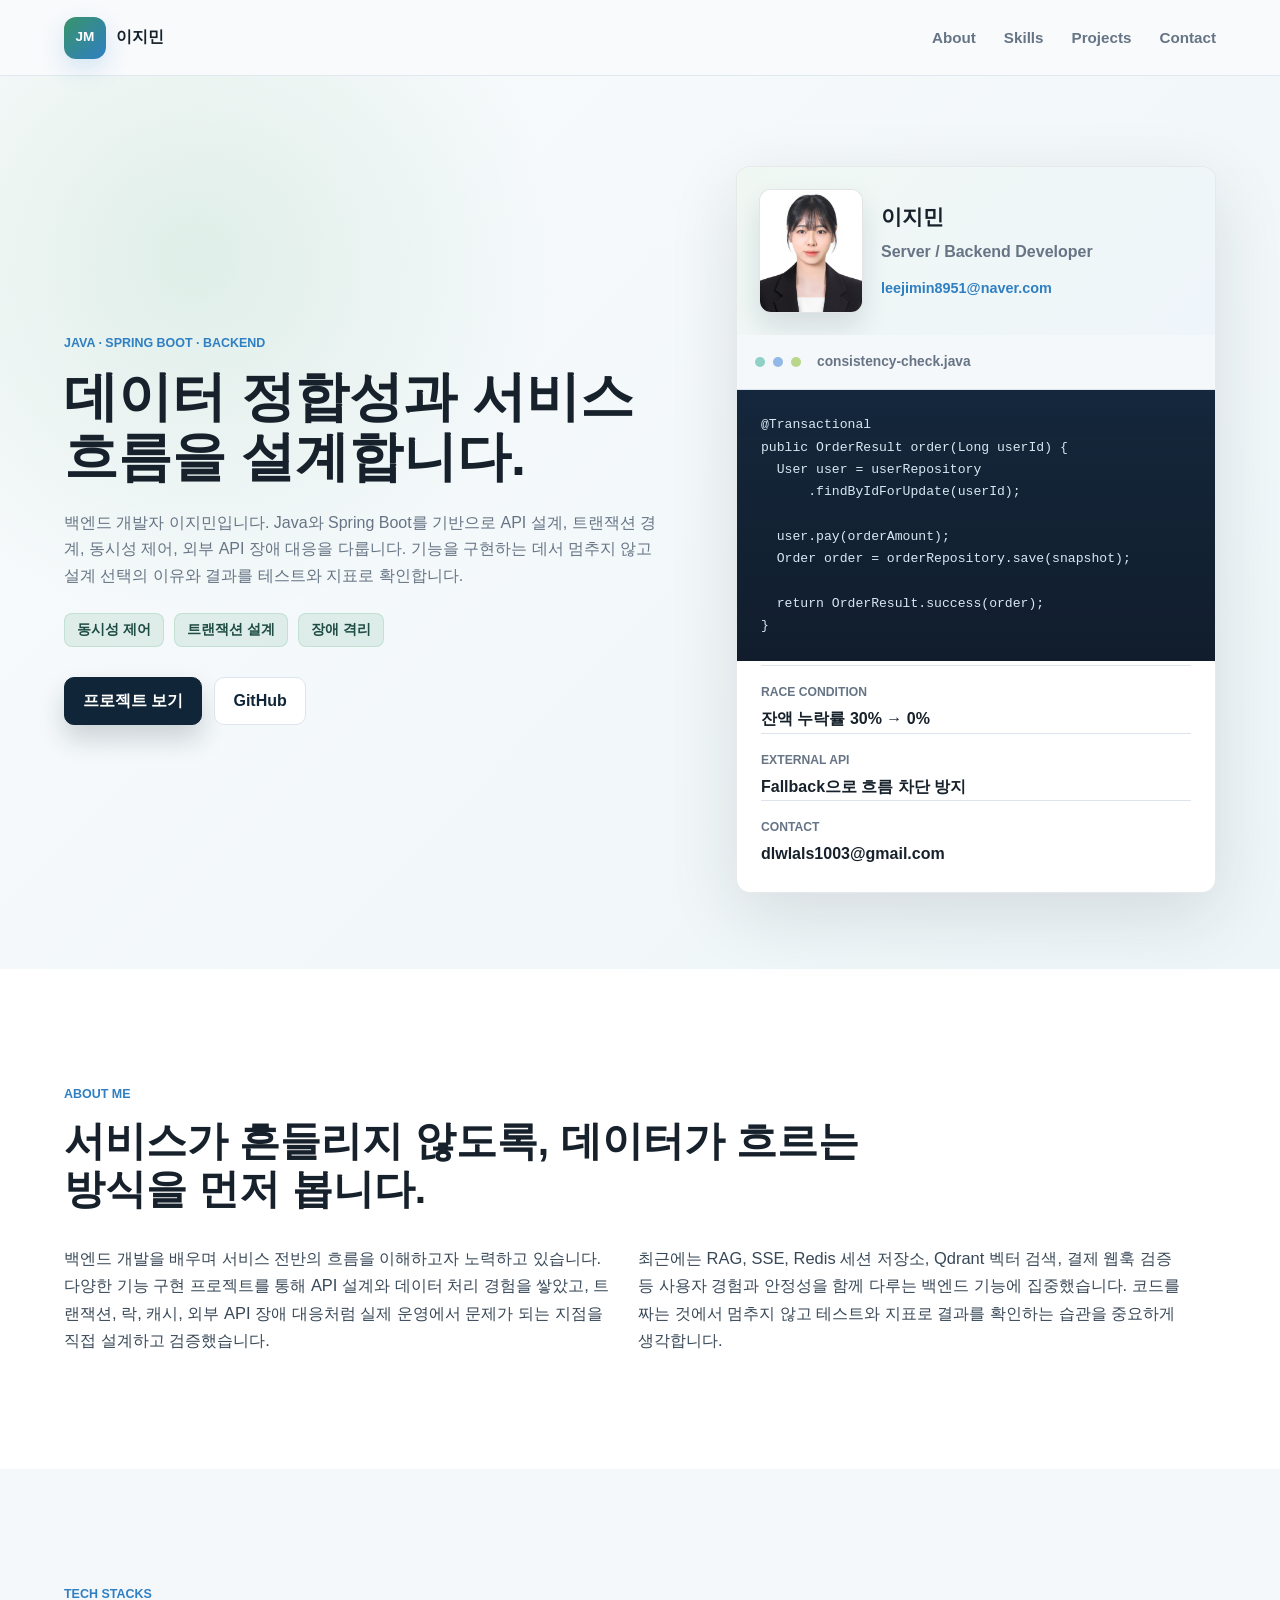
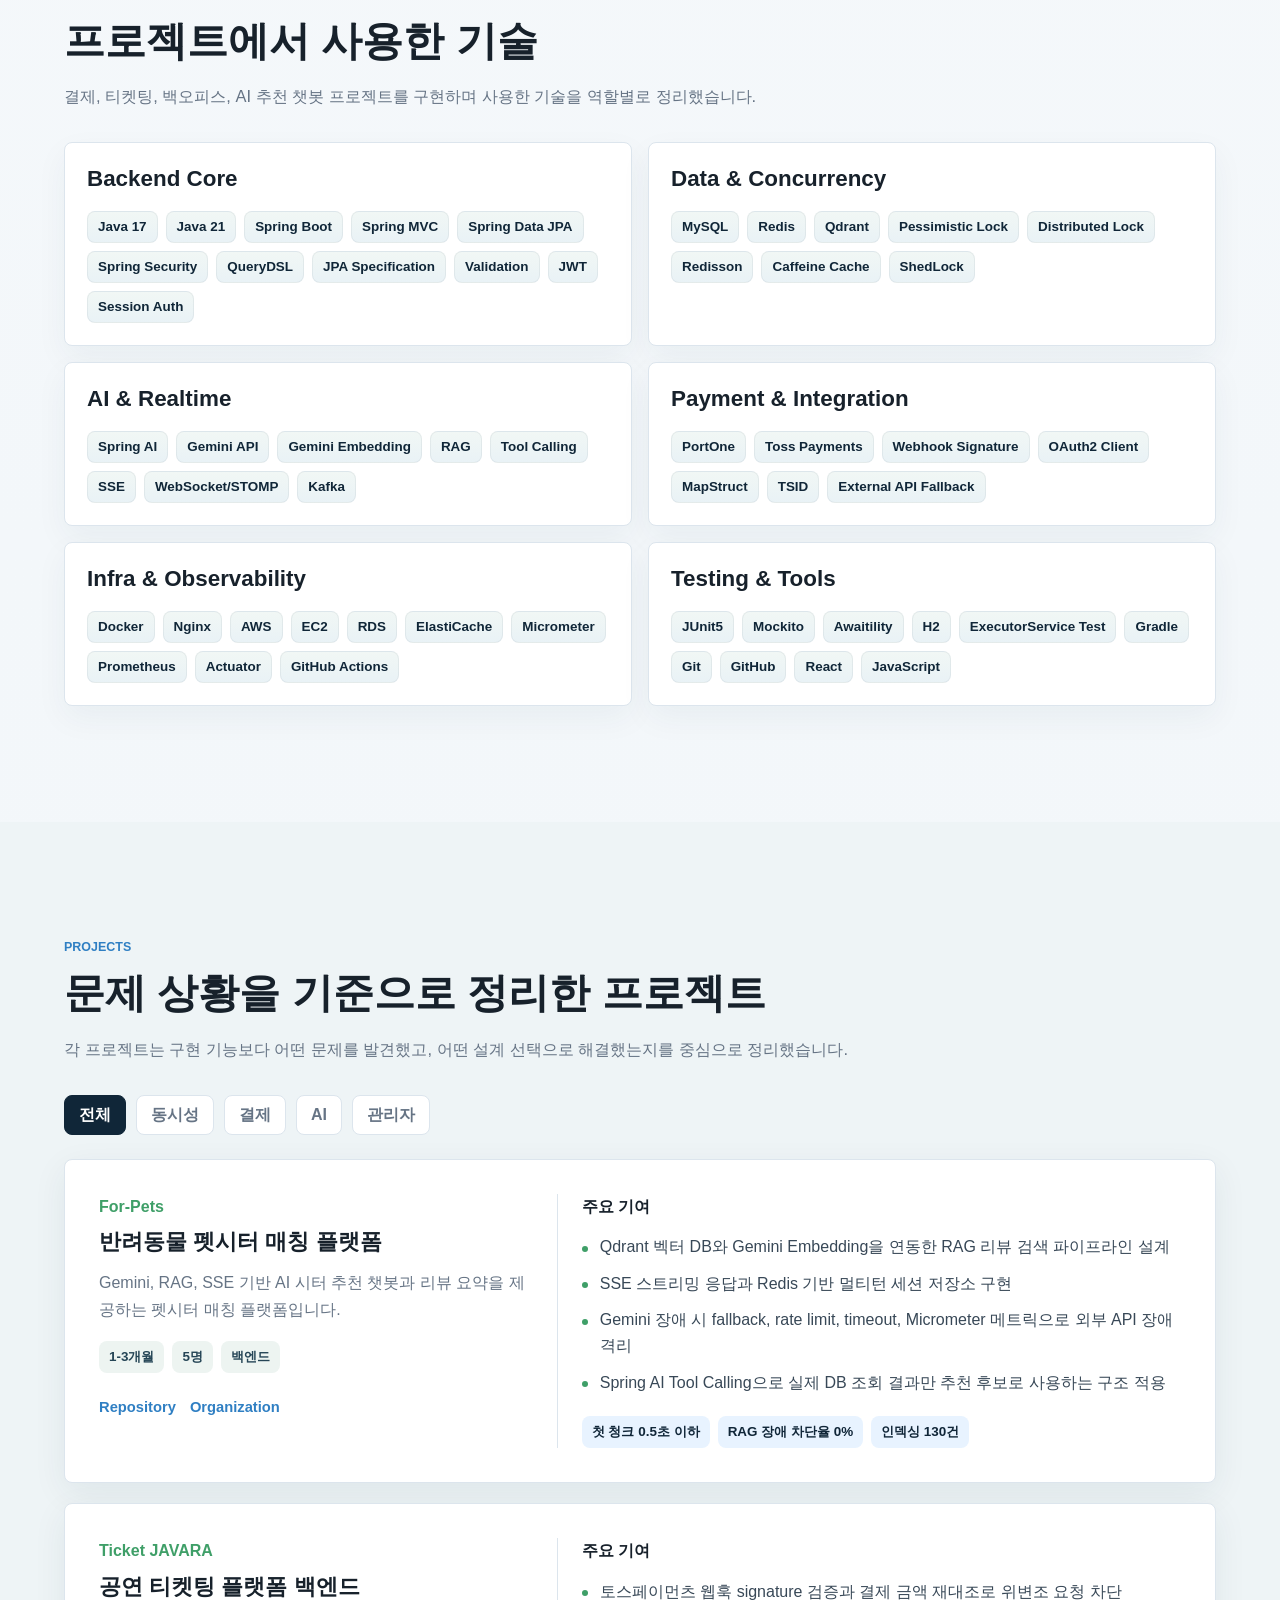
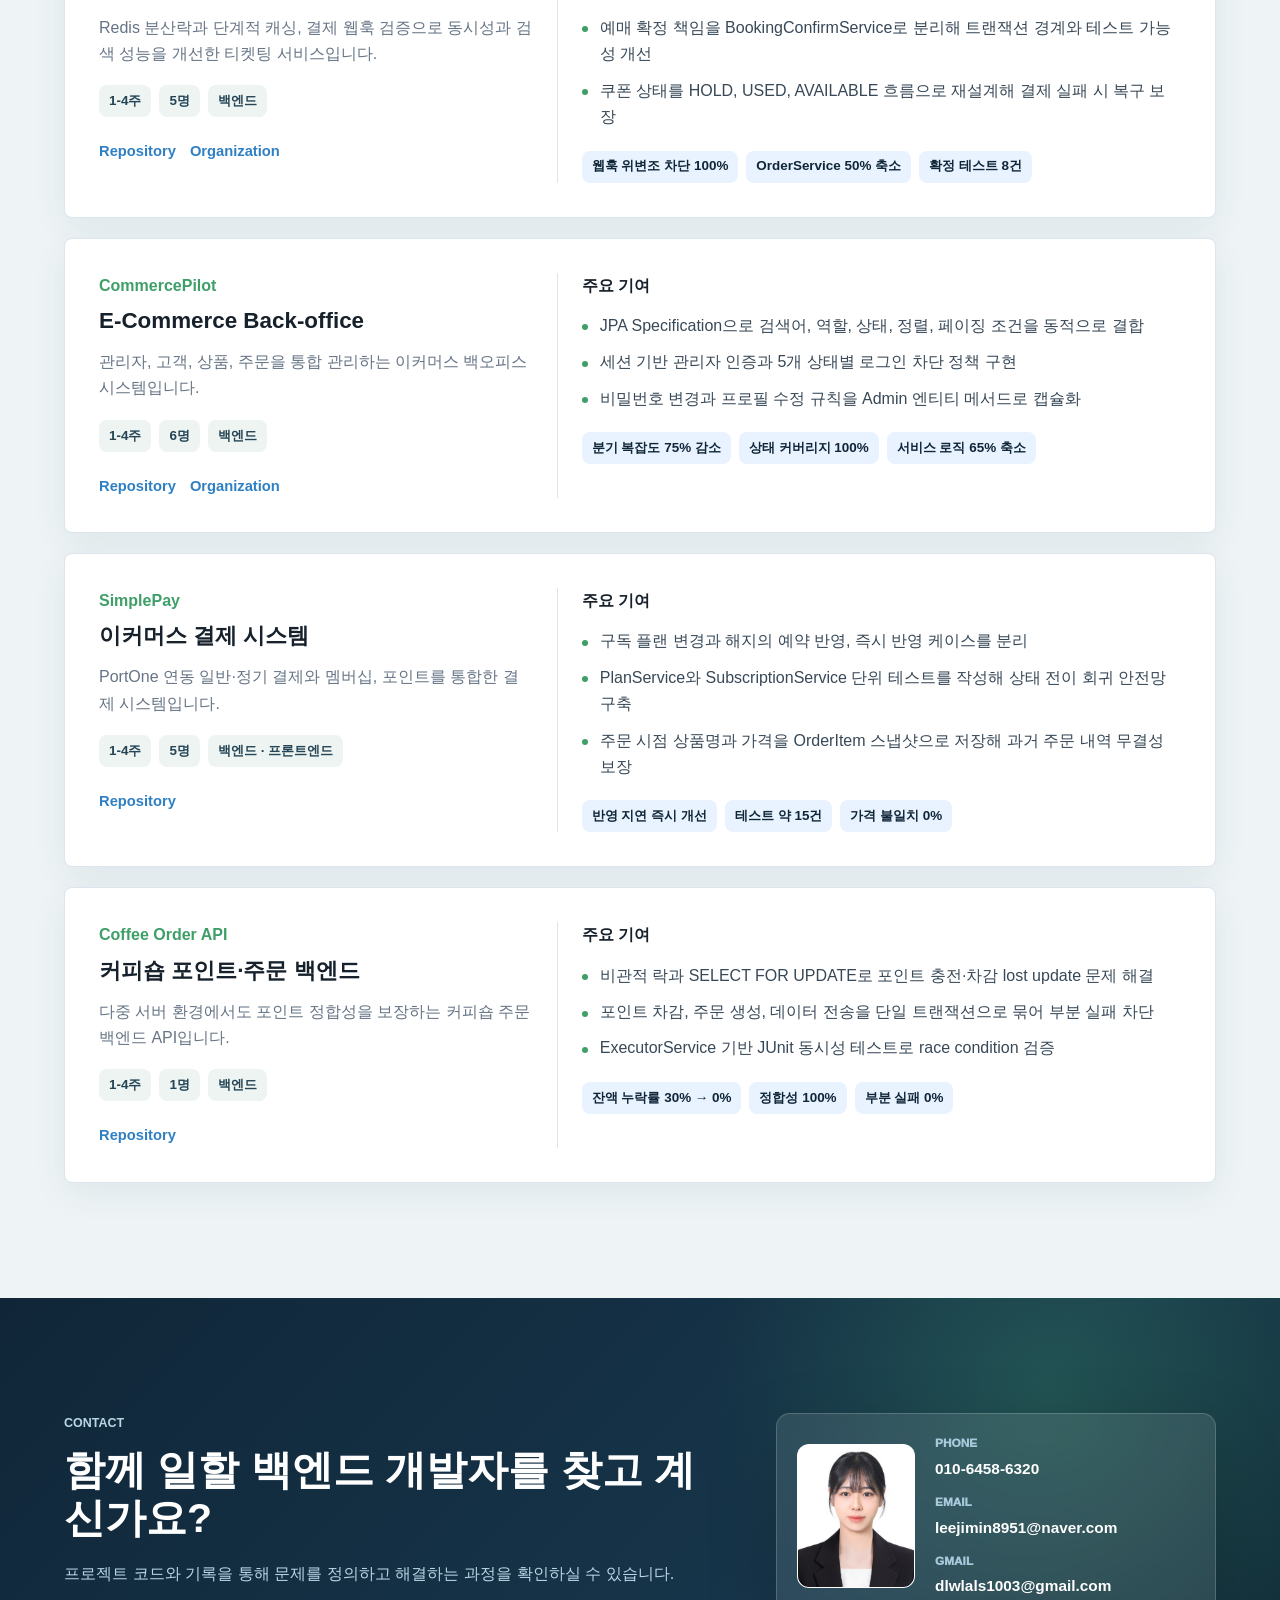
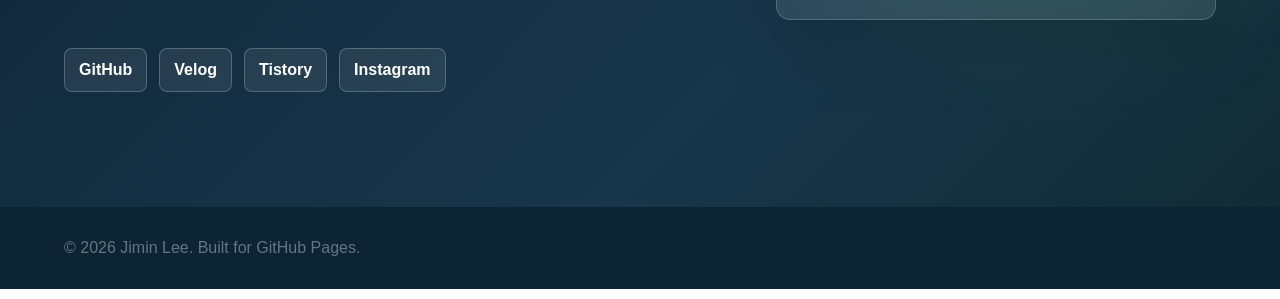
==== commit 319c4c6b: "Enhance skills contact and profile design" ====
--- a/index.html
+++ b/index.html
@@ -49,6 +49,14 @@
         </div>
 
         <aside class="system-panel" aria-label="백엔드 역량 요약">
+          <div class="profile-summary">
+            <img src="./assets/profile.jpg" alt="이지민 프로필 사진" />
+            <div>
+              <p class="profile-name">이지민</p>
+              <p class="profile-role">Server / Backend Developer</p>
+              <a href="mailto:leejimin8951@naver.com">leejimin8951@naver.com</a>
+            </div>
+          </div>
           <div class="panel-topbar">
             <span></span>
             <span></span>
@@ -105,40 +113,94 @@
       <section id="skills" class="section">
         <div class="section-heading">
           <p class="eyebrow">Tech Stacks</p>
-          <h2>주로 사용하는 기술</h2>
+          <h2>프로젝트에서 사용한 기술</h2>
+          <p>
+            결제, 티켓팅, 백오피스, AI 추천 챗봇 프로젝트를 구현하며 사용한 기술을 역할별로 정리했습니다.
+          </p>
         </div>
         <div class="skills-grid">
           <article class="skill-group">
-            <h3>Backend</h3>
+            <h3>Backend Core</h3>
             <ul class="tags">
               <li>Java 17</li>
+              <li>Java 21</li>
               <li>Spring Boot</li>
+              <li>Spring MVC</li>
               <li>Spring Data JPA</li>
               <li>Spring Security</li>
               <li>QueryDSL</li>
-              <li>Spring AI</li>
-            </ul>
-          </article>
-          <article class="skill-group">
-            <h3>Database & Infra</h3>
+              <li>JPA Specification</li>
+              <li>Validation</li>
+              <li>JWT</li>
+              <li>Session Auth</li>
+            </ul>
+          </article>
+          <article class="skill-group">
+            <h3>Data & Concurrency</h3>
             <ul class="tags">
               <li>MySQL</li>
               <li>Redis</li>
               <li>Qdrant</li>
+              <li>Pessimistic Lock</li>
+              <li>Distributed Lock</li>
+              <li>Redisson</li>
+              <li>Caffeine Cache</li>
+              <li>ShedLock</li>
+            </ul>
+          </article>
+          <article class="skill-group">
+            <h3>AI & Realtime</h3>
+            <ul class="tags">
+              <li>Spring AI</li>
+              <li>Gemini API</li>
+              <li>Gemini Embedding</li>
+              <li>RAG</li>
+              <li>Tool Calling</li>
+              <li>SSE</li>
+              <li>WebSocket/STOMP</li>
+              <li>Kafka</li>
+            </ul>
+          </article>
+          <article class="skill-group">
+            <h3>Payment & Integration</h3>
+            <ul class="tags">
+              <li>PortOne</li>
+              <li>Toss Payments</li>
+              <li>Webhook Signature</li>
+              <li>OAuth2 Client</li>
+              <li>MapStruct</li>
+              <li>TSID</li>
+              <li>External API Fallback</li>
+            </ul>
+          </article>
+          <article class="skill-group">
+            <h3>Infra & Observability</h3>
+            <ul class="tags">
               <li>Docker</li>
               <li>Nginx</li>
               <li>AWS</li>
-            </ul>
-          </article>
-          <article class="skill-group">
-            <h3>Frontend & Tools</h3>
-            <ul class="tags">
+              <li>EC2</li>
+              <li>RDS</li>
+              <li>ElastiCache</li>
+              <li>Micrometer</li>
+              <li>Prometheus</li>
+              <li>Actuator</li>
+              <li>GitHub Actions</li>
+            </ul>
+          </article>
+          <article class="skill-group">
+            <h3>Testing & Tools</h3>
+            <ul class="tags">
+              <li>JUnit5</li>
+              <li>Mockito</li>
+              <li>Awaitility</li>
+              <li>H2</li>
+              <li>ExecutorService Test</li>
+              <li>Gradle</li>
+              <li>Git</li>
+              <li>GitHub</li>
               <li>React</li>
               <li>JavaScript</li>
-              <li>Git</li>
-              <li>GitHub Actions</li>
-              <li>JUnit5</li>
-              <li>Mockito</li>
             </ul>
           </article>
         </div>
@@ -334,15 +396,33 @@
       </section>
 
       <section id="contact" class="section contact-section">
-        <div class="section-heading">
-          <p class="eyebrow">Contact</p>
-          <h2>함께 일할 백엔드 개발자를 찾고 계신가요?</h2>
-          <p>
-            프로젝트 코드와 기록을 통해 문제를 정의하고 해결하는 과정을 확인하실 수 있습니다.
-          </p>
+        <div class="contact-layout">
+          <div class="section-heading">
+            <p class="eyebrow">Contact</p>
+            <h2>함께 일할 백엔드 개발자를 찾고 계신가요?</h2>
+            <p>
+              프로젝트 코드와 기록을 통해 문제를 정의하고 해결하는 과정을 확인하실 수 있습니다.
+            </p>
+          </div>
+          <div class="contact-card" aria-label="연락처">
+            <img src="./assets/profile.jpg" alt="이지민 프로필 사진" />
+            <dl>
+              <div>
+                <dt>Phone</dt>
+                <dd><a href="tel:01064586320">010-6458-6320</a></dd>
+              </div>
+              <div>
+                <dt>Email</dt>
+                <dd><a href="mailto:leejimin8951@naver.com">leejimin8951@naver.com</a></dd>
+              </div>
+              <div>
+                <dt>Gmail</dt>
+                <dd><a href="mailto:dlwlals1003@gmail.com">dlwlals1003@gmail.com</a></dd>
+              </div>
+            </dl>
+          </div>
         </div>
         <div class="contact-links">
-          <a href="mailto:dlwlals1003@gmail.com">Email</a>
           <a href="https://github.com/jiiimni" target="_blank" rel="noreferrer">GitHub</a>
           <a href="https://velog.io/@jiiim_ni/posts" target="_blank" rel="noreferrer">Velog</a>
           <a href="https://jiiimni.tistory.com/" target="_blank" rel="noreferrer">Tistory</a>
--- a/styles.css
+++ b/styles.css
@@ -220,6 +220,47 @@
   box-shadow: var(--shadow);
 }
 
+.profile-summary {
+  display: grid;
+  grid-template-columns: 104px minmax(0, 1fr);
+  gap: 18px;
+  align-items: center;
+  padding: 22px;
+  background:
+    linear-gradient(135deg, rgba(63, 159, 104, 0.08), rgba(47, 127, 195, 0.08)),
+    #fff;
+}
+
+.profile-summary img {
+  width: 104px;
+  height: 124px;
+  border: 1px solid rgba(16, 38, 56, 0.12);
+  border-radius: 12px;
+  object-fit: cover;
+  object-position: center 24%;
+  background: #fff;
+  box-shadow: 0 14px 28px rgba(16, 38, 56, 0.12);
+}
+
+.profile-name {
+  margin: 0;
+  color: var(--ink);
+  font-size: 1.34rem;
+  font-weight: 950;
+}
+
+.profile-role {
+  margin: 4px 0 10px;
+  color: var(--muted);
+  font-weight: 800;
+}
+
+.profile-summary a {
+  color: var(--blue);
+  font-size: 0.9rem;
+  font-weight: 850;
+}
+
 .panel-topbar {
   display: flex;
   align-items: center;
@@ -294,6 +335,7 @@
 
 .section {
   padding: clamp(72px, 9vw, 120px) clamp(20px, 5vw, 72px);
+  scroll-margin-top: 96px;
 }
 
 .section-heading {
@@ -330,8 +372,8 @@
 
 .skills-grid {
   display: grid;
-  grid-template-columns: repeat(3, minmax(0, 1fr));
-  gap: 18px;
+  grid-template-columns: repeat(2, minmax(0, 1fr));
+  gap: 16px;
 }
 
 .skill-group,
@@ -342,7 +384,8 @@
 }
 
 .skill-group {
-  padding: 24px;
+  padding: 22px;
+  box-shadow: 0 12px 32px rgba(18, 50, 71, 0.05);
 }
 
 .tags,
@@ -355,7 +398,7 @@
 .tags {
   display: flex;
   flex-wrap: wrap;
-  gap: 10px;
+  gap: 8px;
   margin: 18px 0 0;
 }
 
@@ -364,16 +407,17 @@
 .result-strip span {
   display: inline-flex;
   align-items: center;
-  min-height: 34px;
+  min-height: 32px;
   border-radius: 8px;
-  font-size: 0.88rem;
+  font-size: 0.84rem;
   font-weight: 800;
 }
 
 .tags li {
-  padding: 0 12px;
+  padding: 0 10px;
   color: var(--navy);
-  background: var(--surface-strong);
+  background: linear-gradient(180deg, #f1f7f5, #e9f2f6);
+  border: 1px solid rgba(16, 38, 56, 0.06);
 }
 
 .projects-section {
@@ -496,7 +540,9 @@
 }
 
 .contact-section {
-  background: var(--navy);
+  background:
+    radial-gradient(circle at 82% 18%, rgba(63, 159, 104, 0.28), transparent 30%),
+    linear-gradient(135deg, #102638 0%, #17364b 62%, #112c34 100%);
   color: #fff;
 }
 
@@ -505,9 +551,60 @@
   color: #b9d6e6;
 }
 
+.contact-layout {
+  display: grid;
+  grid-template-columns: minmax(0, 1fr) minmax(320px, 440px);
+  gap: clamp(28px, 5vw, 64px);
+  align-items: center;
+}
+
+.contact-card {
+  display: grid;
+  grid-template-columns: 118px minmax(0, 1fr);
+  gap: 20px;
+  align-items: center;
+  padding: 20px;
+  border: 1px solid rgba(255, 255, 255, 0.18);
+  border-radius: 14px;
+  background: rgba(255, 255, 255, 0.1);
+  box-shadow: 0 24px 70px rgba(0, 0, 0, 0.18);
+  backdrop-filter: blur(10px);
+}
+
+.contact-card img {
+  width: 118px;
+  height: 144px;
+  border-radius: 12px;
+  object-fit: cover;
+  object-position: center 24%;
+  border: 1px solid rgba(255, 255, 255, 0.2);
+  background: #fff;
+}
+
+.contact-card dl {
+  display: grid;
+  gap: 12px;
+  margin: 0;
+}
+
+.contact-card dt {
+  color: #a8c9dc;
+  font-size: 0.74rem;
+  font-weight: 950;
+  text-transform: uppercase;
+}
+
+.contact-card dd {
+  margin: 2px 0 0;
+  font-size: 0.96rem;
+  font-weight: 850;
+  overflow-wrap: anywhere;
+}
+
 .contact-links {
   flex-wrap: wrap;
   gap: 12px;
+  margin-top: 28px;
 }
 
 .contact-links a {
@@ -535,7 +632,8 @@
   .hero,
   .project-card,
   .about-grid,
-  .skills-grid {
+  .skills-grid,
+  .contact-layout {
     grid-template-columns: 1fr;
   }
 
@@ -581,4 +679,15 @@
     width: 104px;
     height: 104px;
   }
-}
+
+  .profile-summary,
+  .contact-card {
+    grid-template-columns: 1fr;
+  }
+
+  .profile-summary img,
+  .contact-card img {
+    width: 112px;
+    height: 136px;
+  }
+}
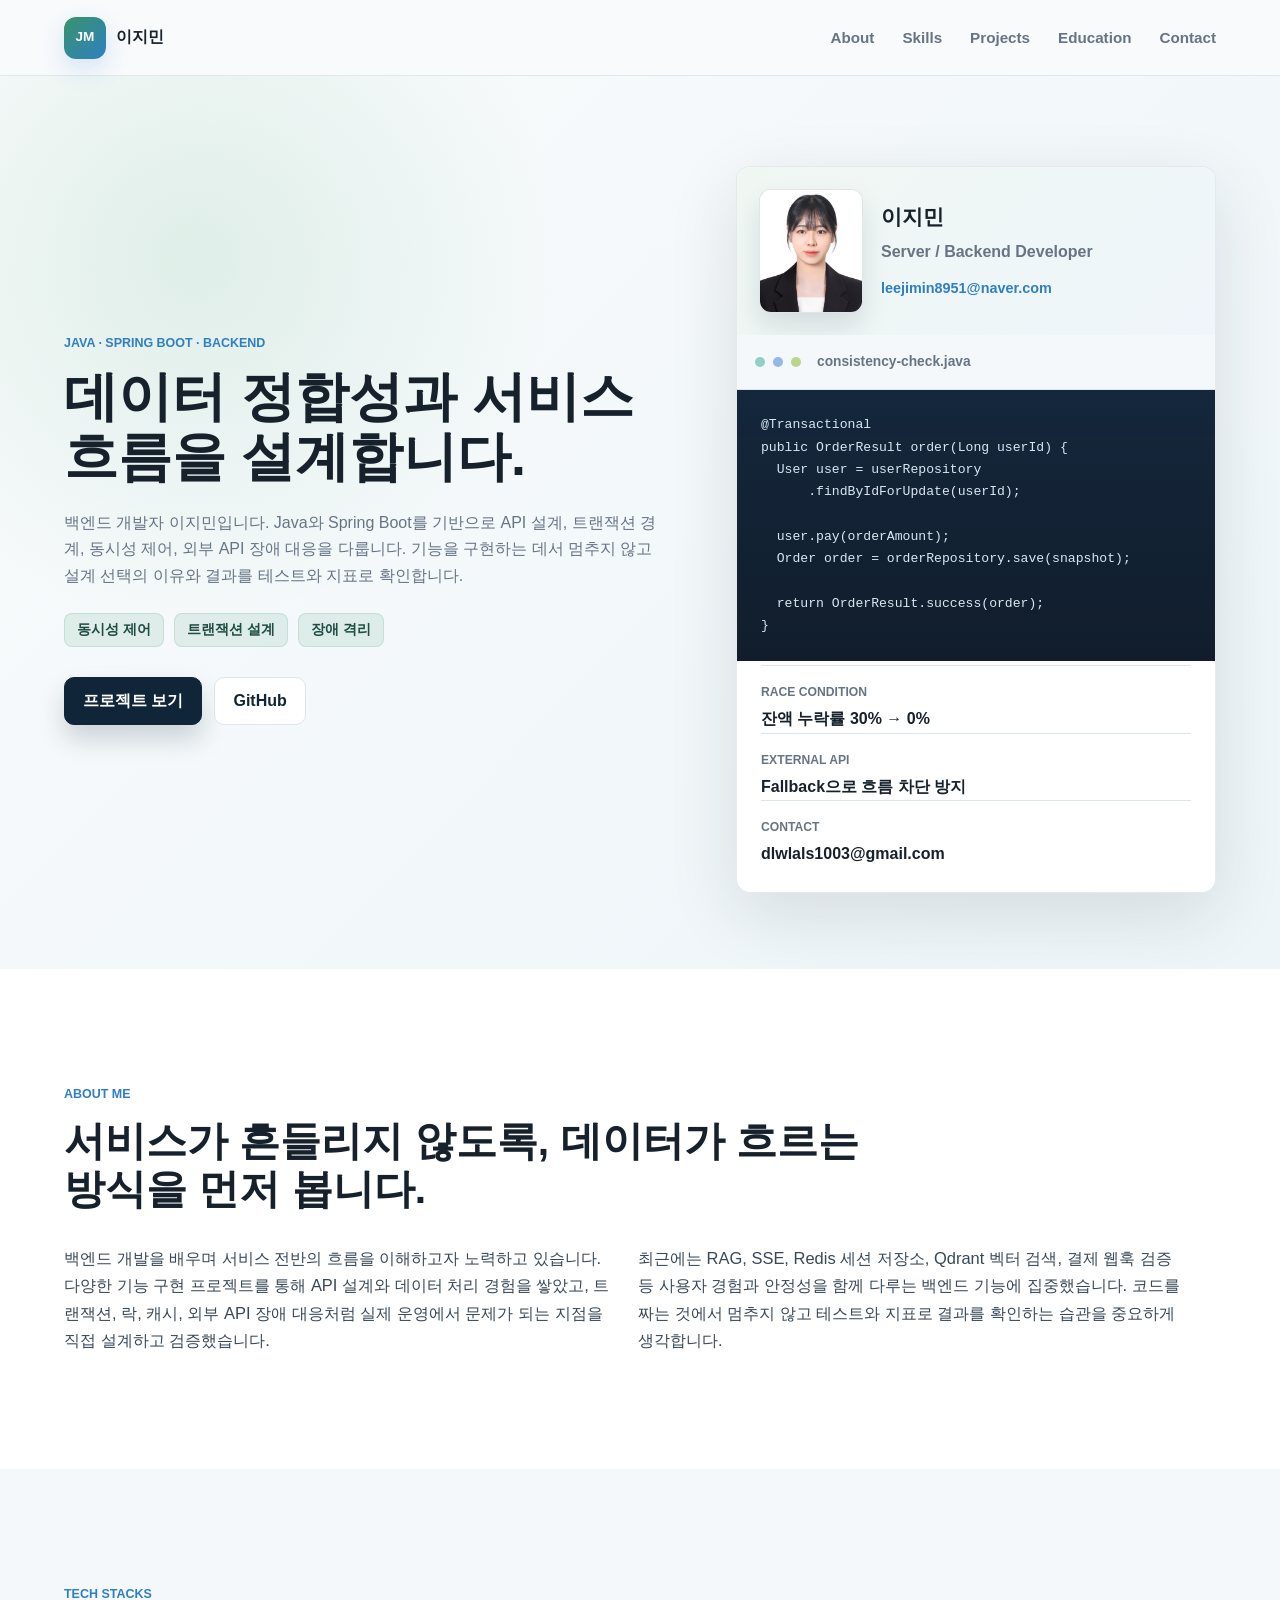
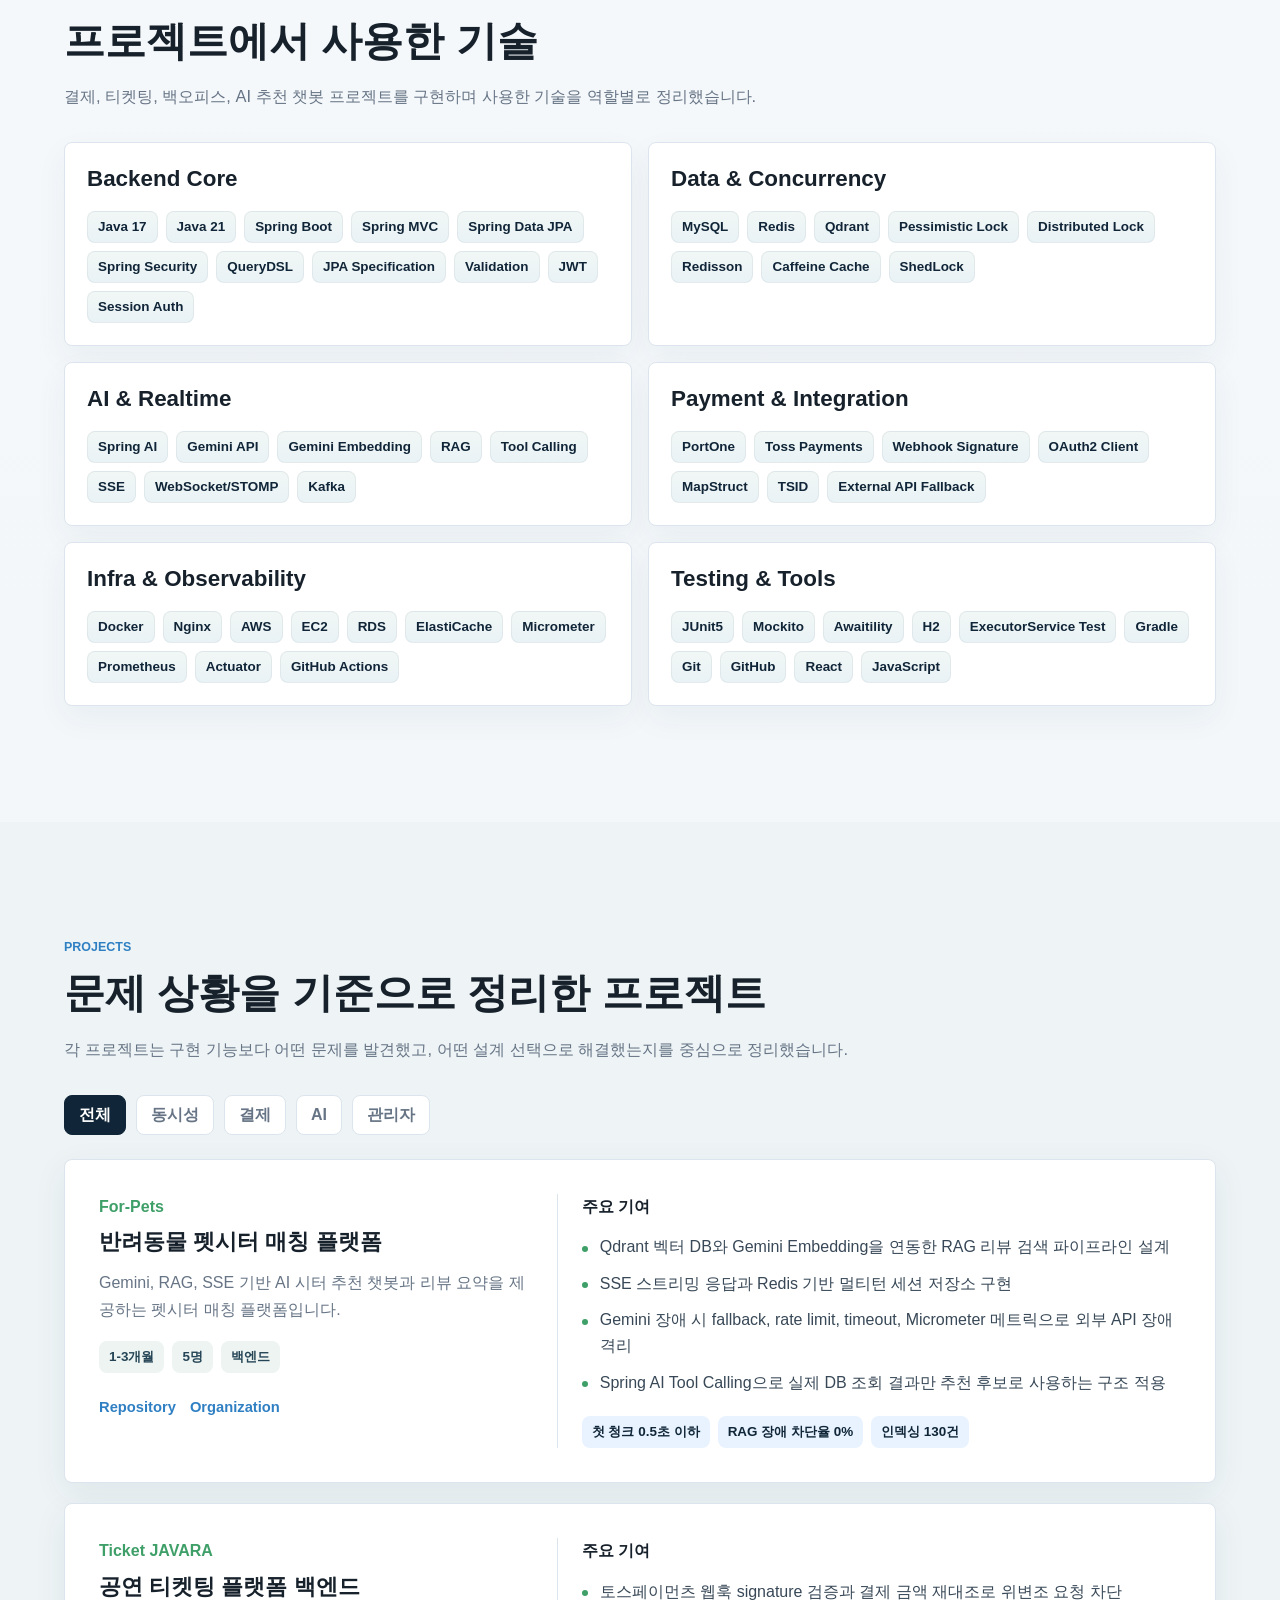
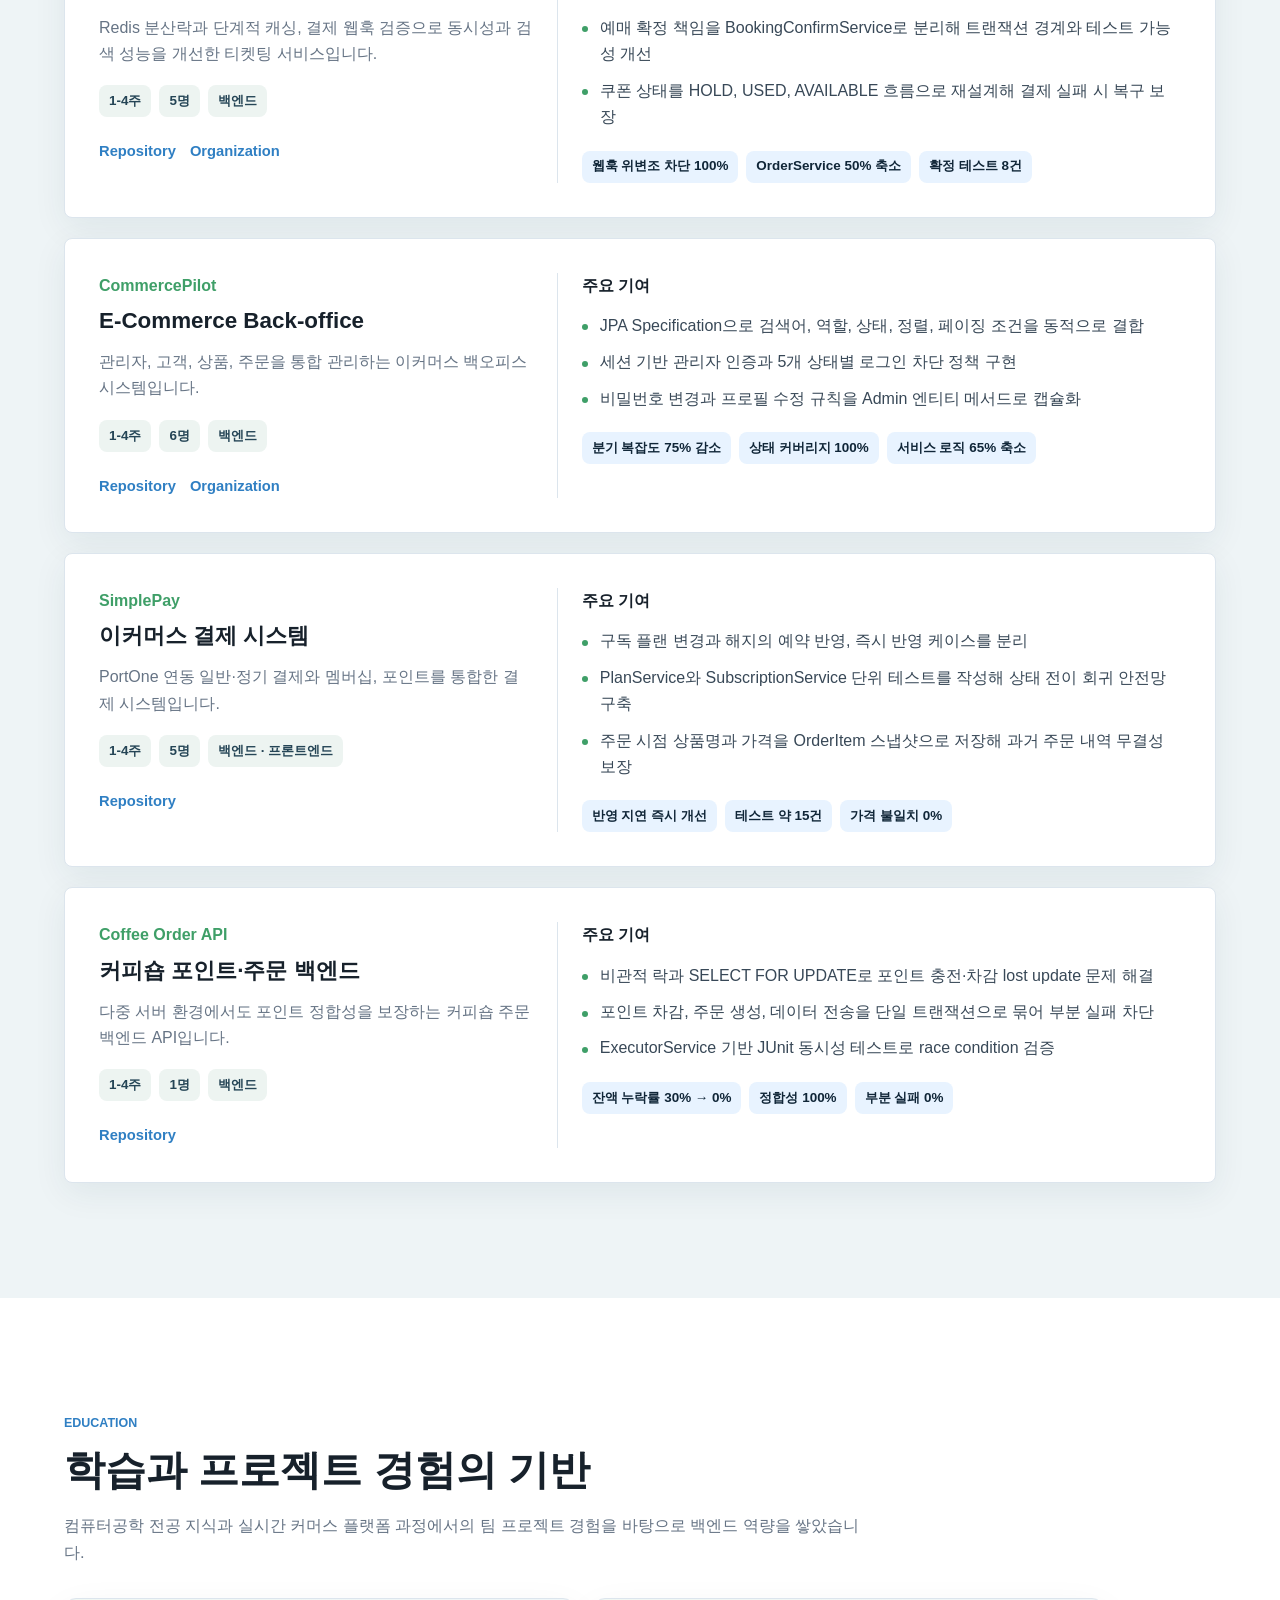
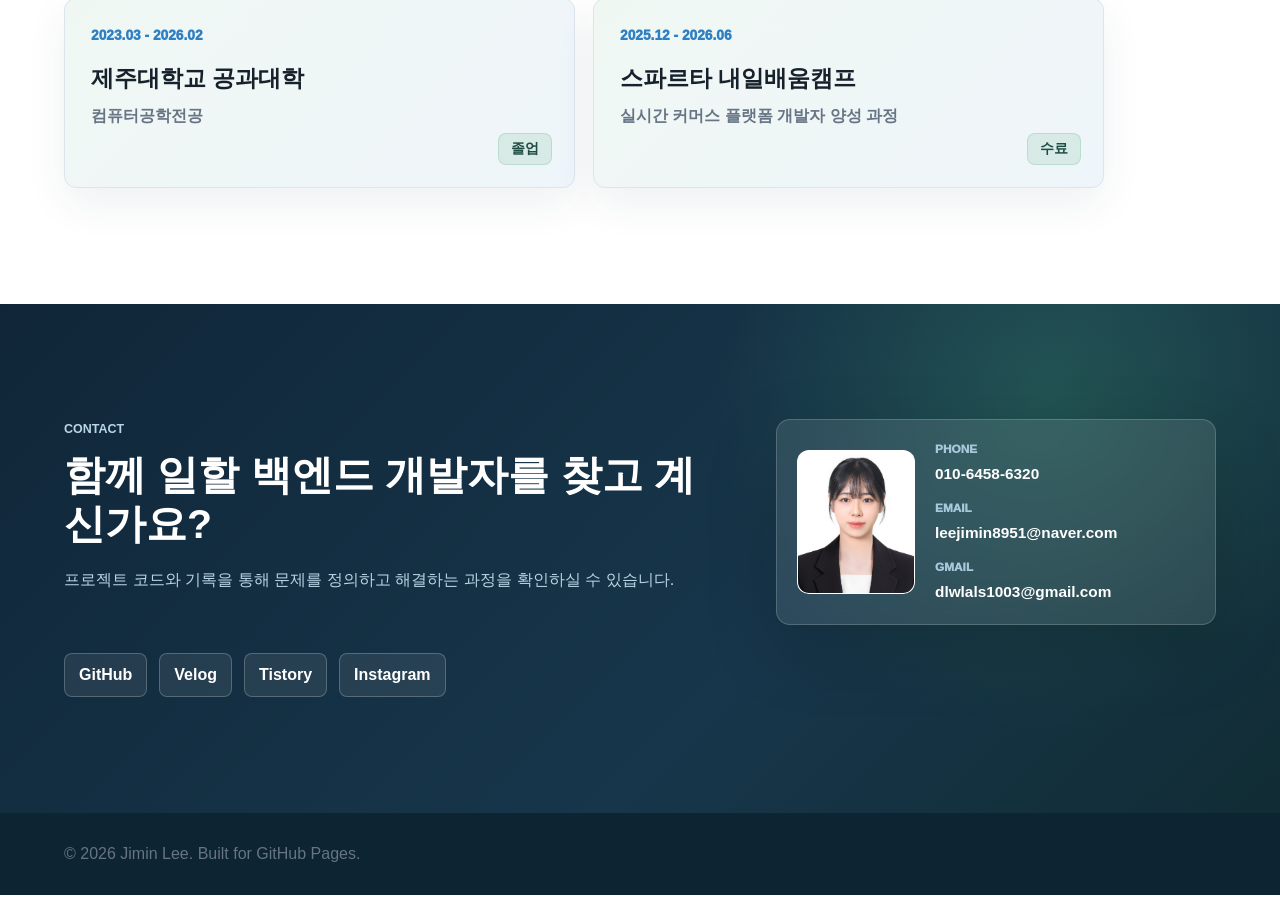
==== commit 508747d9: "Add education section" ====
--- a/index.html
+++ b/index.html
@@ -21,6 +21,7 @@
         <a href="#about">About</a>
         <a href="#skills">Skills</a>
         <a href="#projects">Projects</a>
+        <a href="#education">Education</a>
         <a href="#contact">Contact</a>
       </nav>
     </header>
@@ -395,6 +396,30 @@
         </div>
       </section>
 
+      <section id="education" class="section education-section">
+        <div class="section-heading">
+          <p class="eyebrow">Education</p>
+          <h2>학습과 프로젝트 경험의 기반</h2>
+          <p>
+            컴퓨터공학 전공 지식과 실시간 커머스 플랫폼 과정에서의 팀 프로젝트 경험을 바탕으로 백엔드 역량을 쌓았습니다.
+          </p>
+        </div>
+        <div class="education-grid">
+          <article class="education-card">
+            <p class="education-period">2023.03 - 2026.02</p>
+            <h3>제주대학교 공과대학</h3>
+            <p>컴퓨터공학전공</p>
+            <span>졸업</span>
+          </article>
+          <article class="education-card">
+            <p class="education-period">2025.12 - 2026.06</p>
+            <h3>스파르타 내일배움캠프</h3>
+            <p>실시간 커머스 플랫폼 개발자 양성 과정</p>
+            <span>수료</span>
+          </article>
+        </div>
+      </section>
+
       <section id="contact" class="section contact-section">
         <div class="contact-layout">
           <div class="section-heading">
--- a/styles.css
+++ b/styles.css
@@ -539,6 +539,63 @@
   background: #e8f3ff;
 }
 
+.education-section {
+  background: var(--surface);
+}
+
+.education-grid {
+  display: grid;
+  grid-template-columns: repeat(2, minmax(0, 1fr));
+  gap: 18px;
+  max-width: 1040px;
+}
+
+.education-card {
+  position: relative;
+  min-height: 190px;
+  padding: 26px;
+  border: 1px solid var(--line);
+  border-radius: 12px;
+  background:
+    linear-gradient(135deg, rgba(63, 159, 104, 0.08), rgba(47, 127, 195, 0.08)),
+    #fff;
+  box-shadow: 0 16px 42px rgba(18, 50, 71, 0.07);
+}
+
+.education-period {
+  margin: 0 0 16px;
+  color: var(--blue);
+  font-size: 0.86rem;
+  font-weight: 950;
+}
+
+.education-card h3 {
+  margin: 0;
+  font-size: 1.45rem;
+}
+
+.education-card p:not(.education-period) {
+  margin: 10px 0 0;
+  color: var(--muted);
+  font-weight: 800;
+}
+
+.education-card span {
+  position: absolute;
+  right: 22px;
+  bottom: 22px;
+  display: inline-flex;
+  align-items: center;
+  min-height: 32px;
+  padding: 0 12px;
+  border-radius: 8px;
+  color: #1f4d44;
+  background: rgba(63, 159, 104, 0.13);
+  border: 1px solid rgba(63, 159, 104, 0.2);
+  font-size: 0.86rem;
+  font-weight: 950;
+}
+
 .contact-section {
   background:
     radial-gradient(circle at 82% 18%, rgba(63, 159, 104, 0.28), transparent 30%),
@@ -633,7 +690,8 @@
   .project-card,
   .about-grid,
   .skills-grid,
-  .contact-layout {
+  .contact-layout,
+  .education-grid {
     grid-template-columns: 1fr;
   }
 
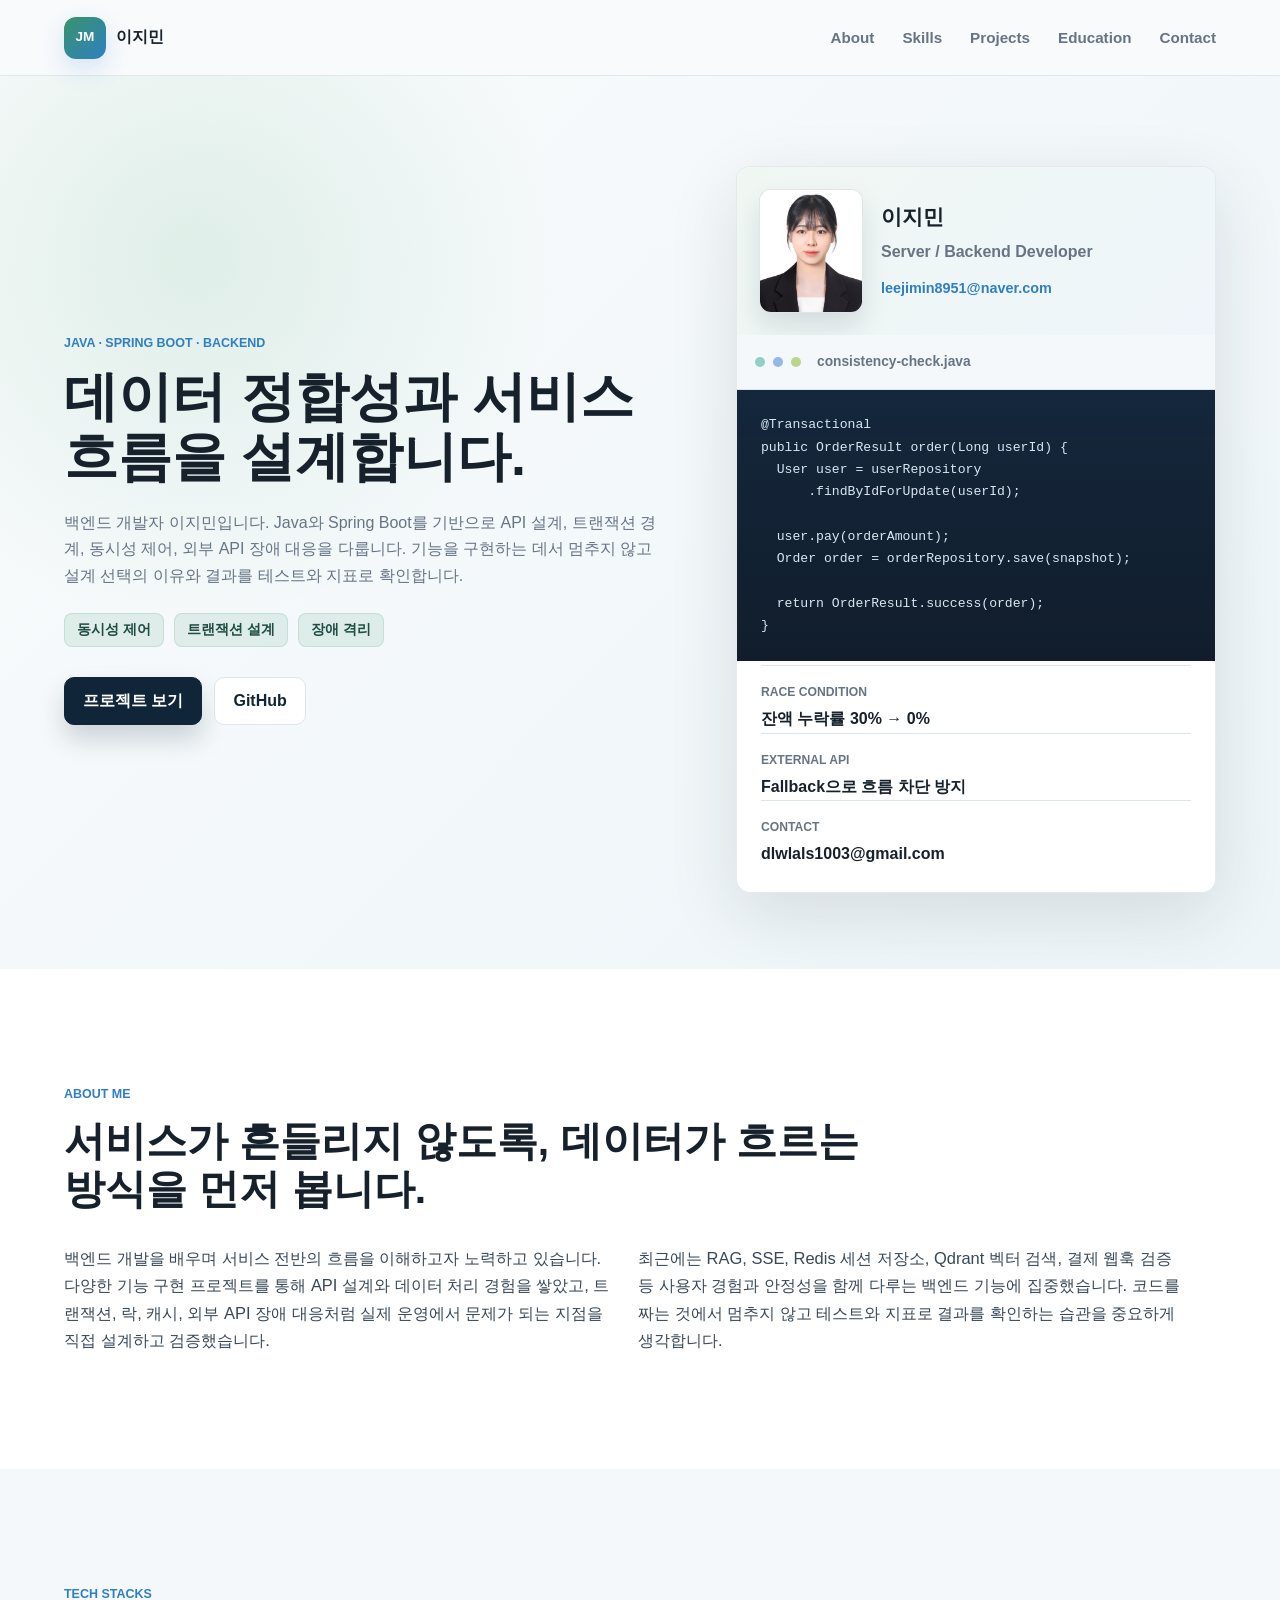
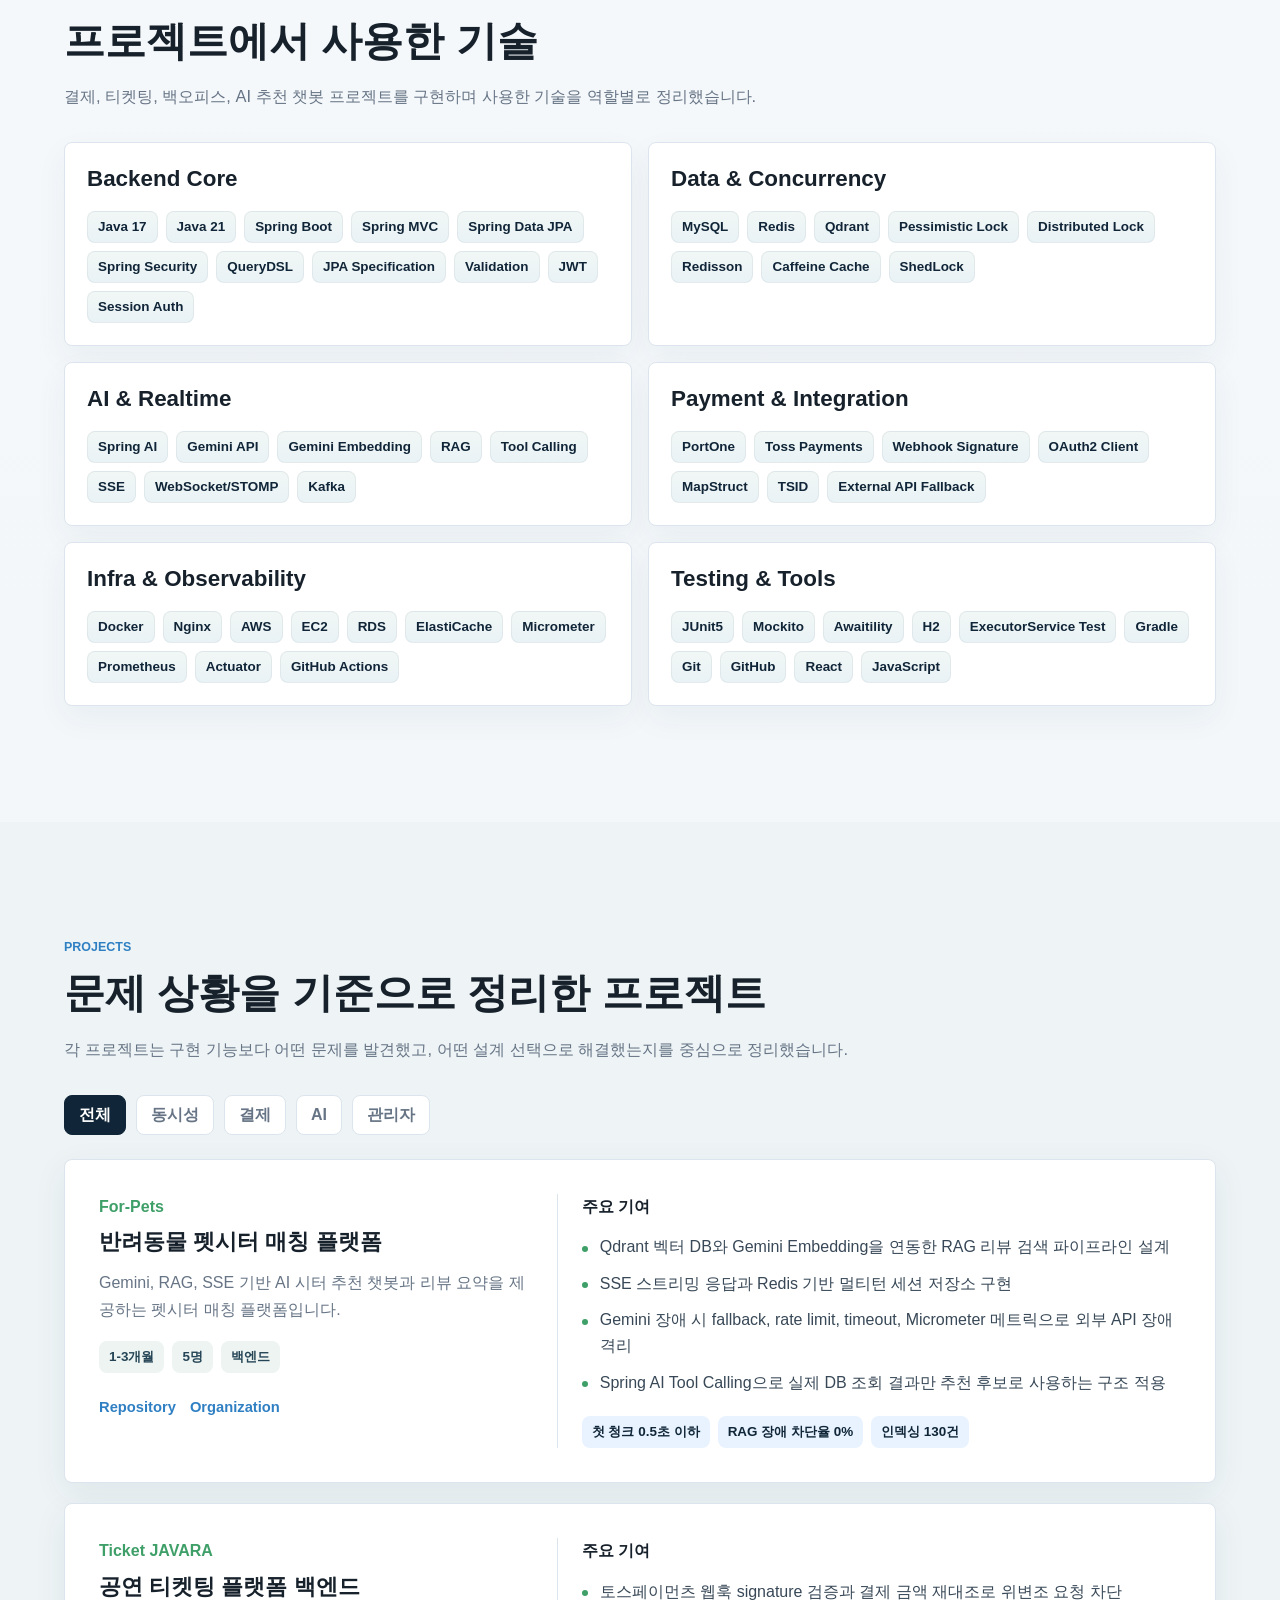
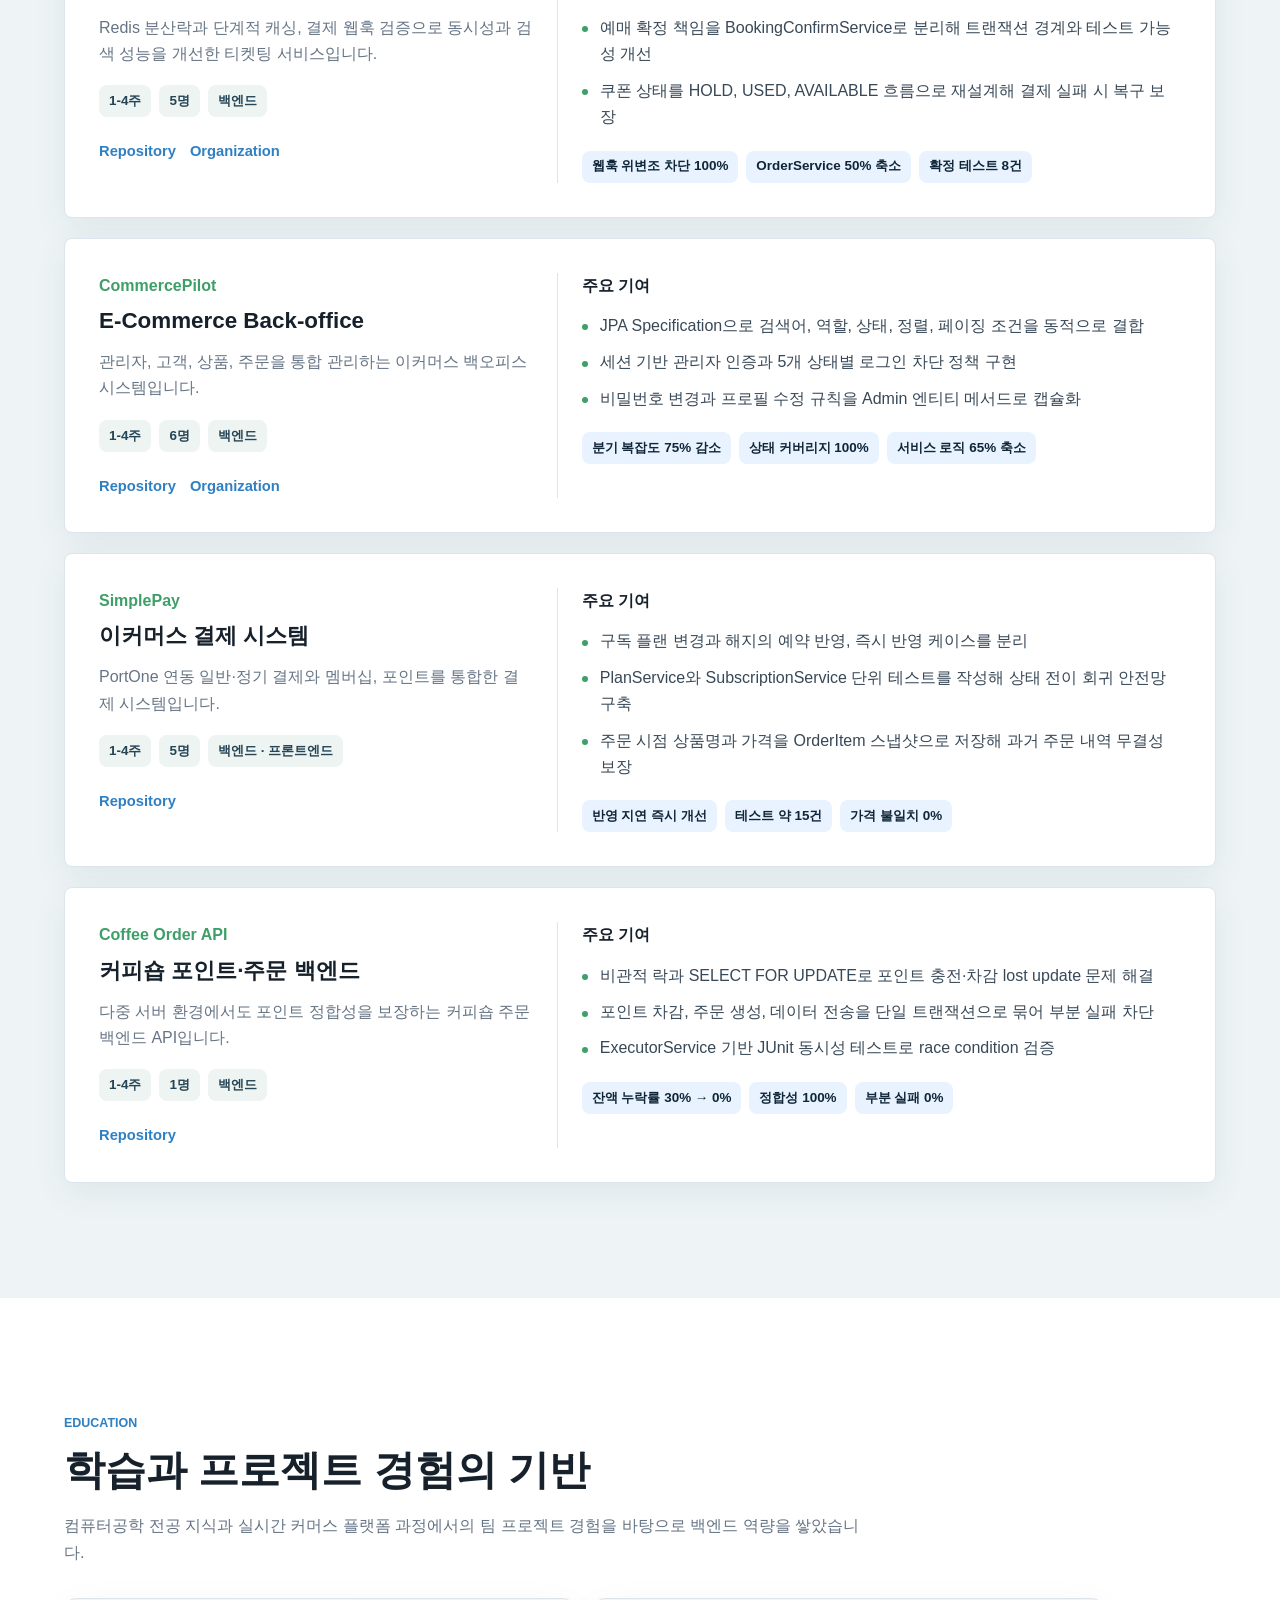
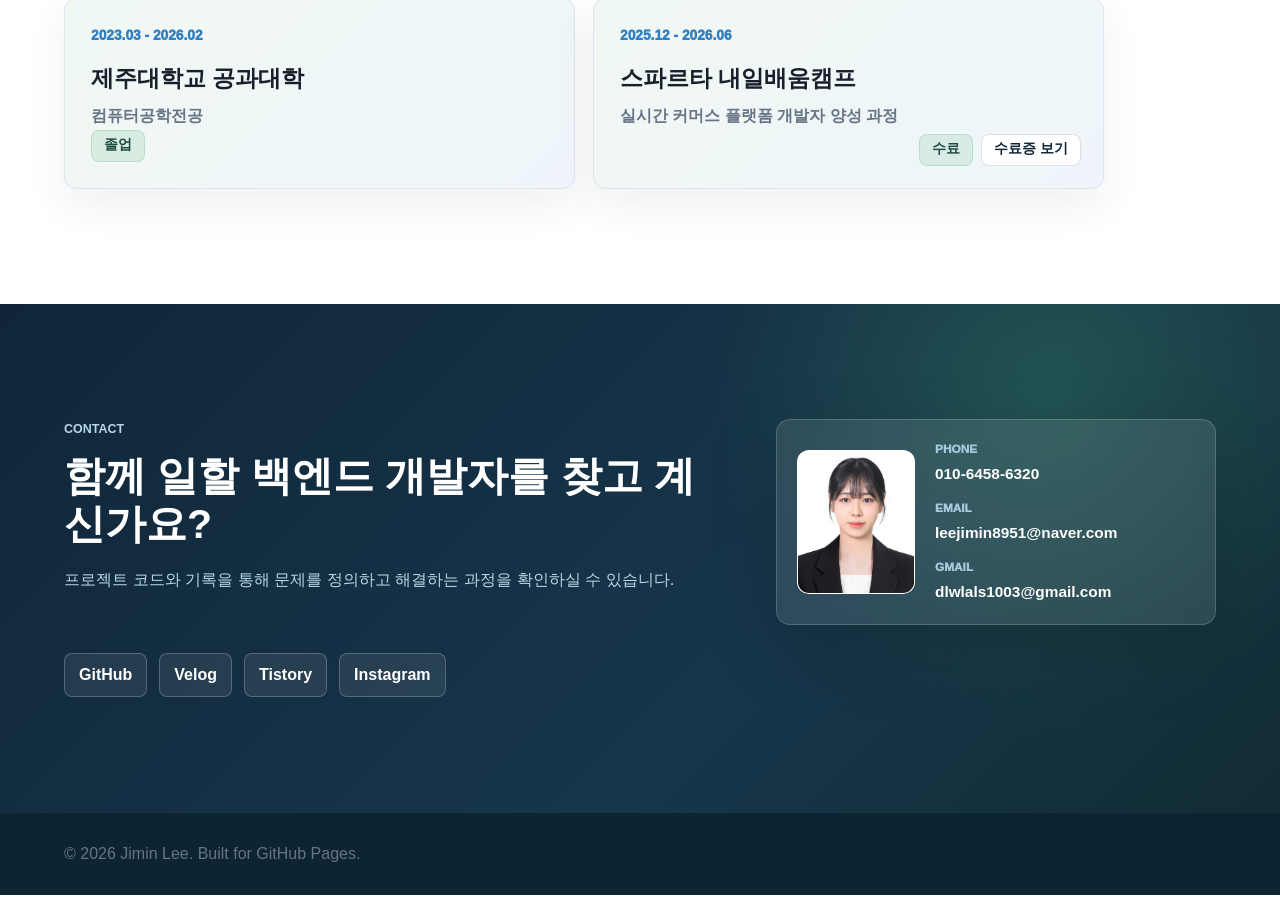
==== commit ac82e190: "Add Sparta certificate link" ====
--- a/index.html
+++ b/index.html
@@ -415,7 +415,10 @@
             <p class="education-period">2025.12 - 2026.06</p>
             <h3>스파르타 내일배움캠프</h3>
             <p>실시간 커머스 플랫폼 개발자 양성 과정</p>
-            <span>수료</span>
+            <div class="education-actions">
+              <span>수료</span>
+              <a href="./assets/certificates/sparta-certificate.pdf" target="_blank" rel="noreferrer">수료증 보기</a>
+            </div>
           </article>
         </div>
       </section>
--- a/styles.css
+++ b/styles.css
@@ -580,10 +580,18 @@
   font-weight: 800;
 }
 
-.education-card span {
+.education-actions {
   position: absolute;
   right: 22px;
   bottom: 22px;
+  display: flex;
+  flex-wrap: wrap;
+  gap: 8px;
+  justify-content: flex-end;
+}
+
+.education-card span,
+.education-card .education-actions a {
   display: inline-flex;
   align-items: center;
   min-height: 32px;
@@ -596,6 +604,12 @@
   font-weight: 950;
 }
 
+.education-card .education-actions a {
+  color: var(--navy);
+  background: #fff;
+  border-color: rgba(16, 38, 56, 0.14);
+}
+
 .contact-section {
   background:
     radial-gradient(circle at 82% 18%, rgba(63, 159, 104, 0.28), transparent 30%),
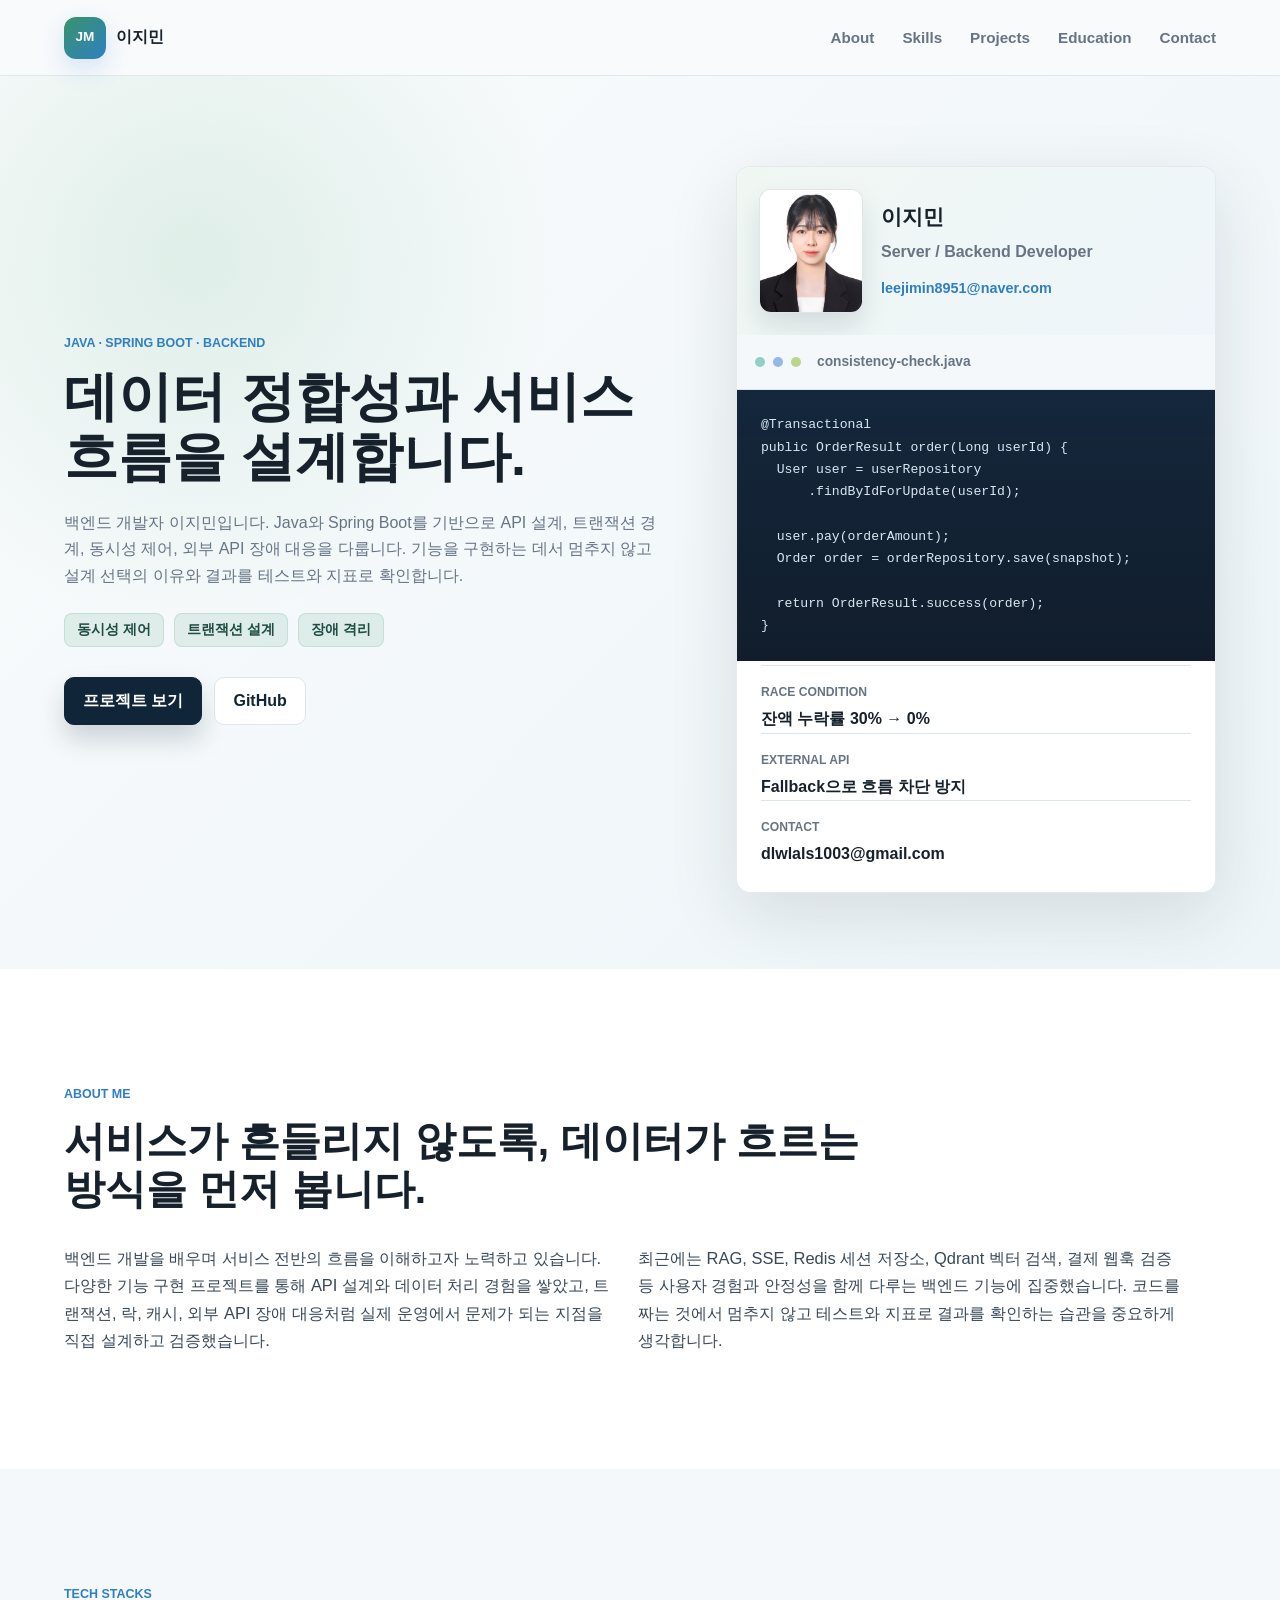
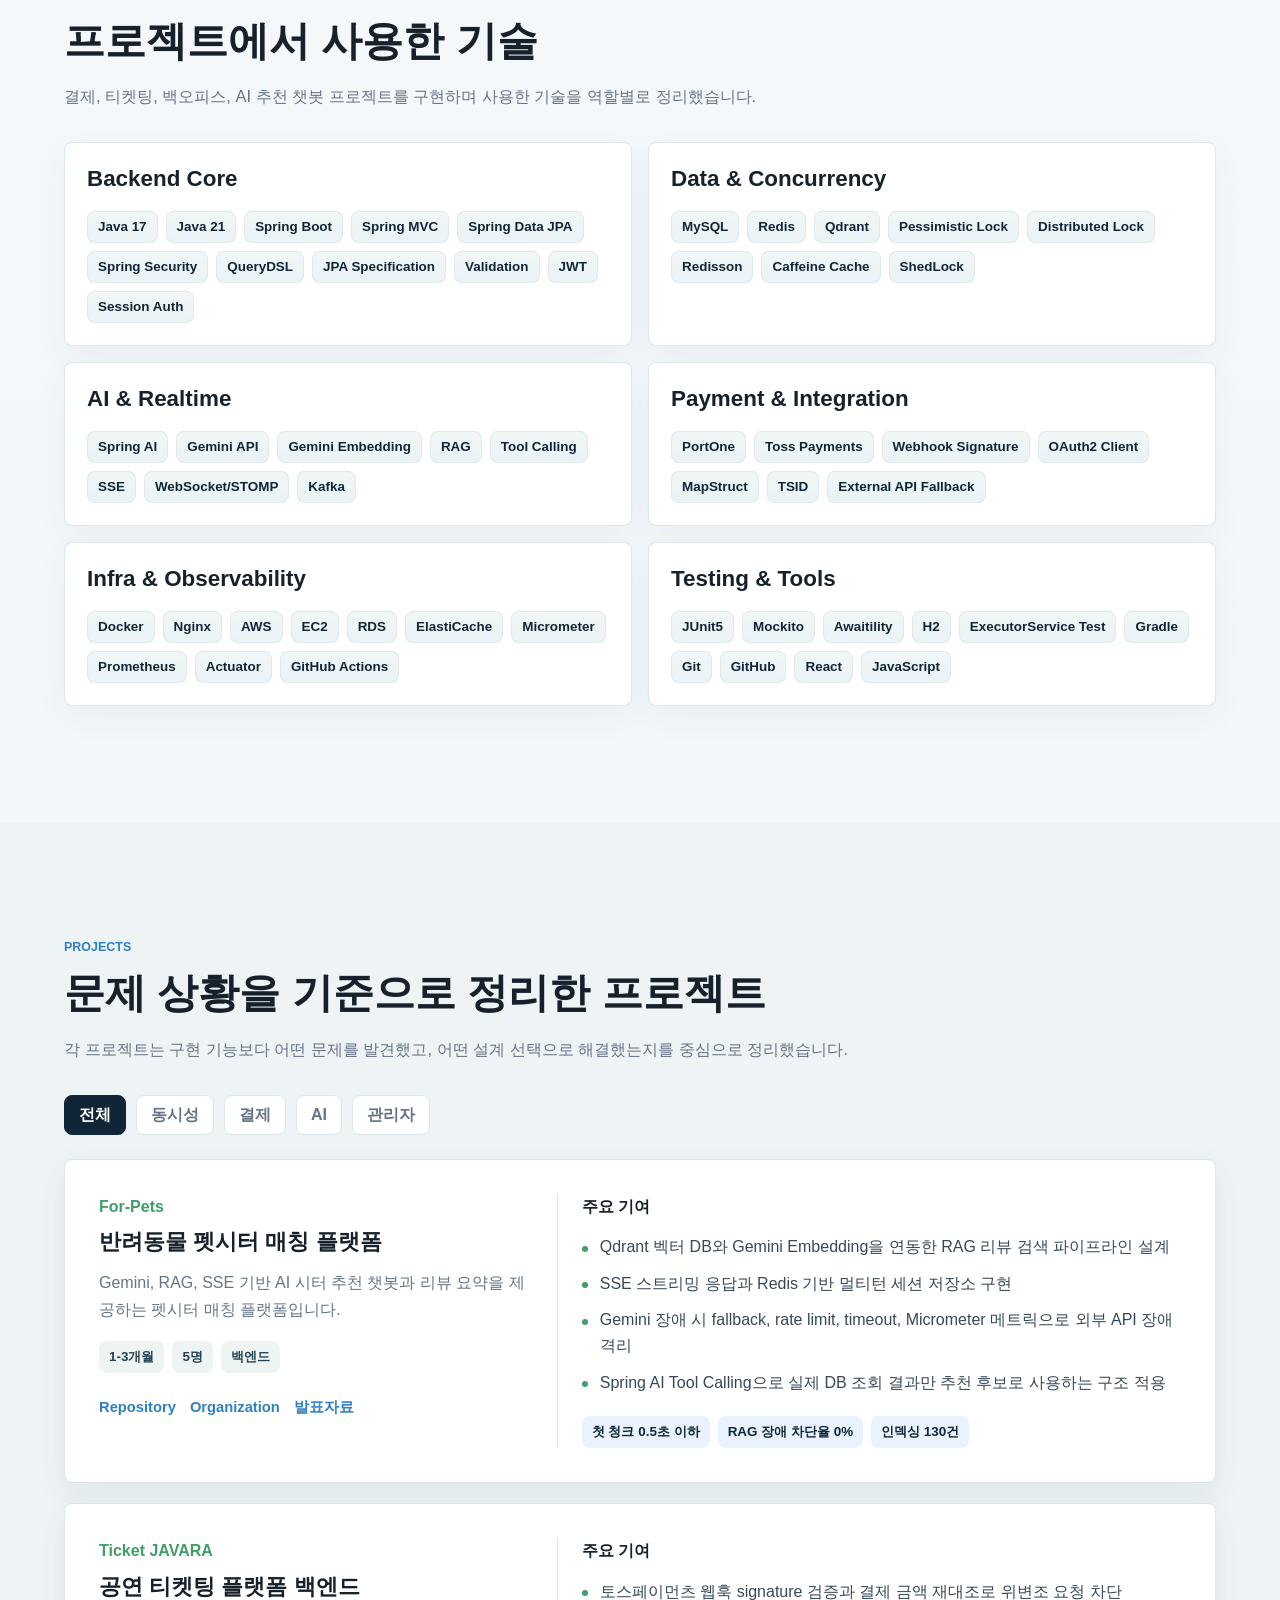
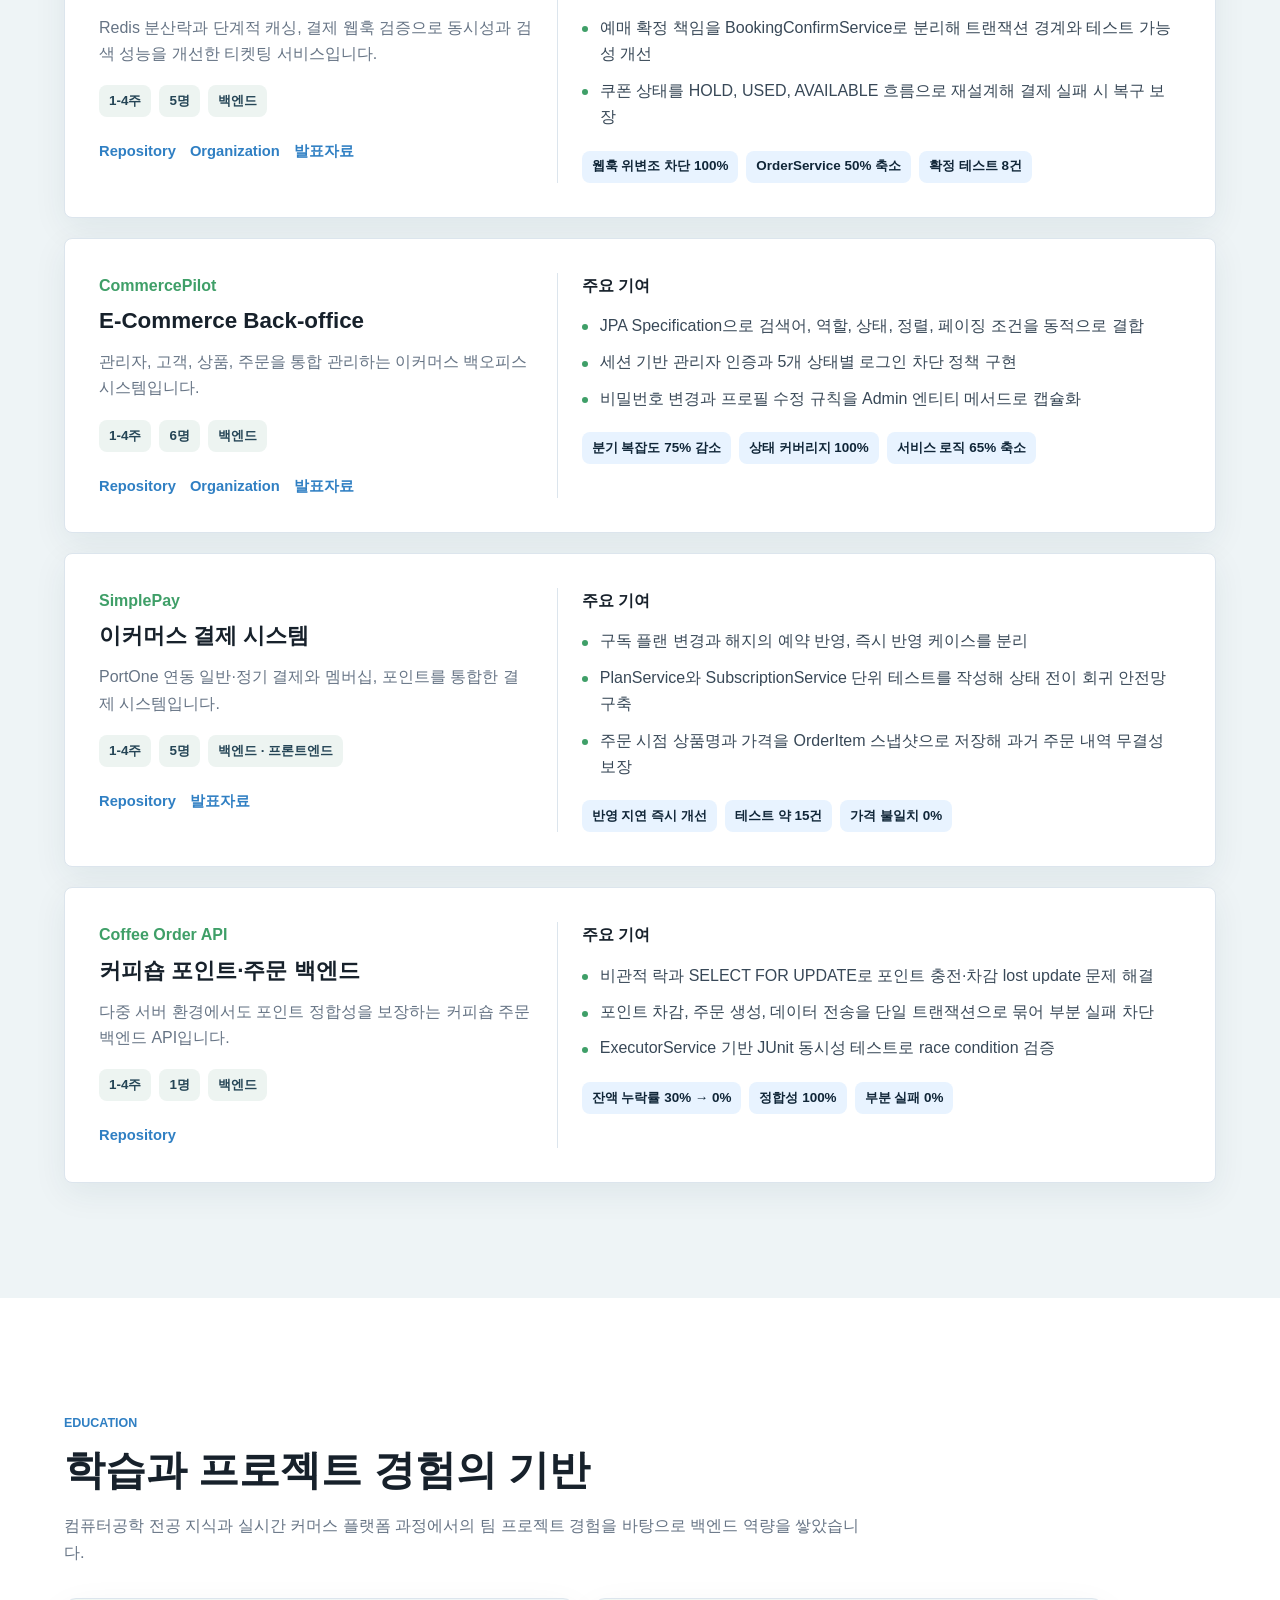
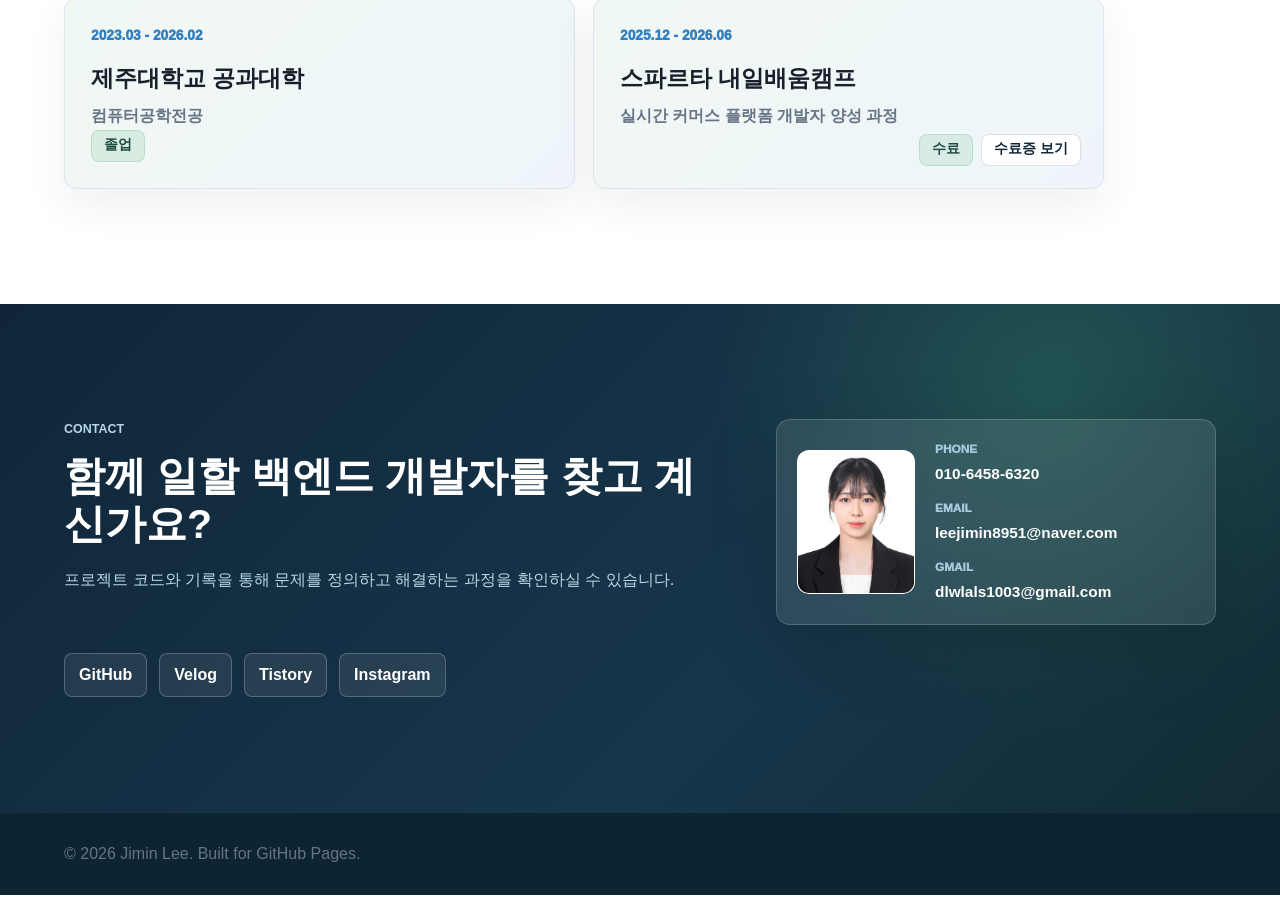
==== commit 3976673b: "Add project presentation PDFs" ====
--- a/index.html
+++ b/index.html
@@ -242,6 +242,7 @@
                   Repository
                 </a>
                 <a href="https://github.com/Housekeeper-for-pets" target="_blank" rel="noreferrer">Organization</a>
+                <a href="./assets/presentations/forpets-presentation.pdf" target="_blank" rel="noreferrer">발표자료</a>
               </div>
             </div>
             <div class="project-detail">
@@ -277,6 +278,7 @@
                   Repository
                 </a>
                 <a href="https://github.com/6team-Plus-project-sparta" target="_blank" rel="noreferrer">Organization</a>
+                <a href="./assets/presentations/ticket-javara-presentation.pdf" target="_blank" rel="noreferrer">발표자료</a>
               </div>
             </div>
             <div class="project-detail">
@@ -311,6 +313,7 @@
                   Repository
                 </a>
                 <a href="https://github.com/sprt-team4th-project" target="_blank" rel="noreferrer">Organization</a>
+                <a href="./assets/presentations/commerce-pilot-presentation.pdf" target="_blank" rel="noreferrer">발표자료</a>
               </div>
             </div>
             <div class="project-detail">
@@ -344,6 +347,7 @@
                 <a href="https://github.com/no-more-bugs-seven/SPARTA_JAVA_SimplePay" target="_blank" rel="noreferrer">
                   Repository
                 </a>
+                <a href="./assets/presentations/simplepay-presentation.pdf" target="_blank" rel="noreferrer">발표자료</a>
               </div>
             </div>
             <div class="project-detail">
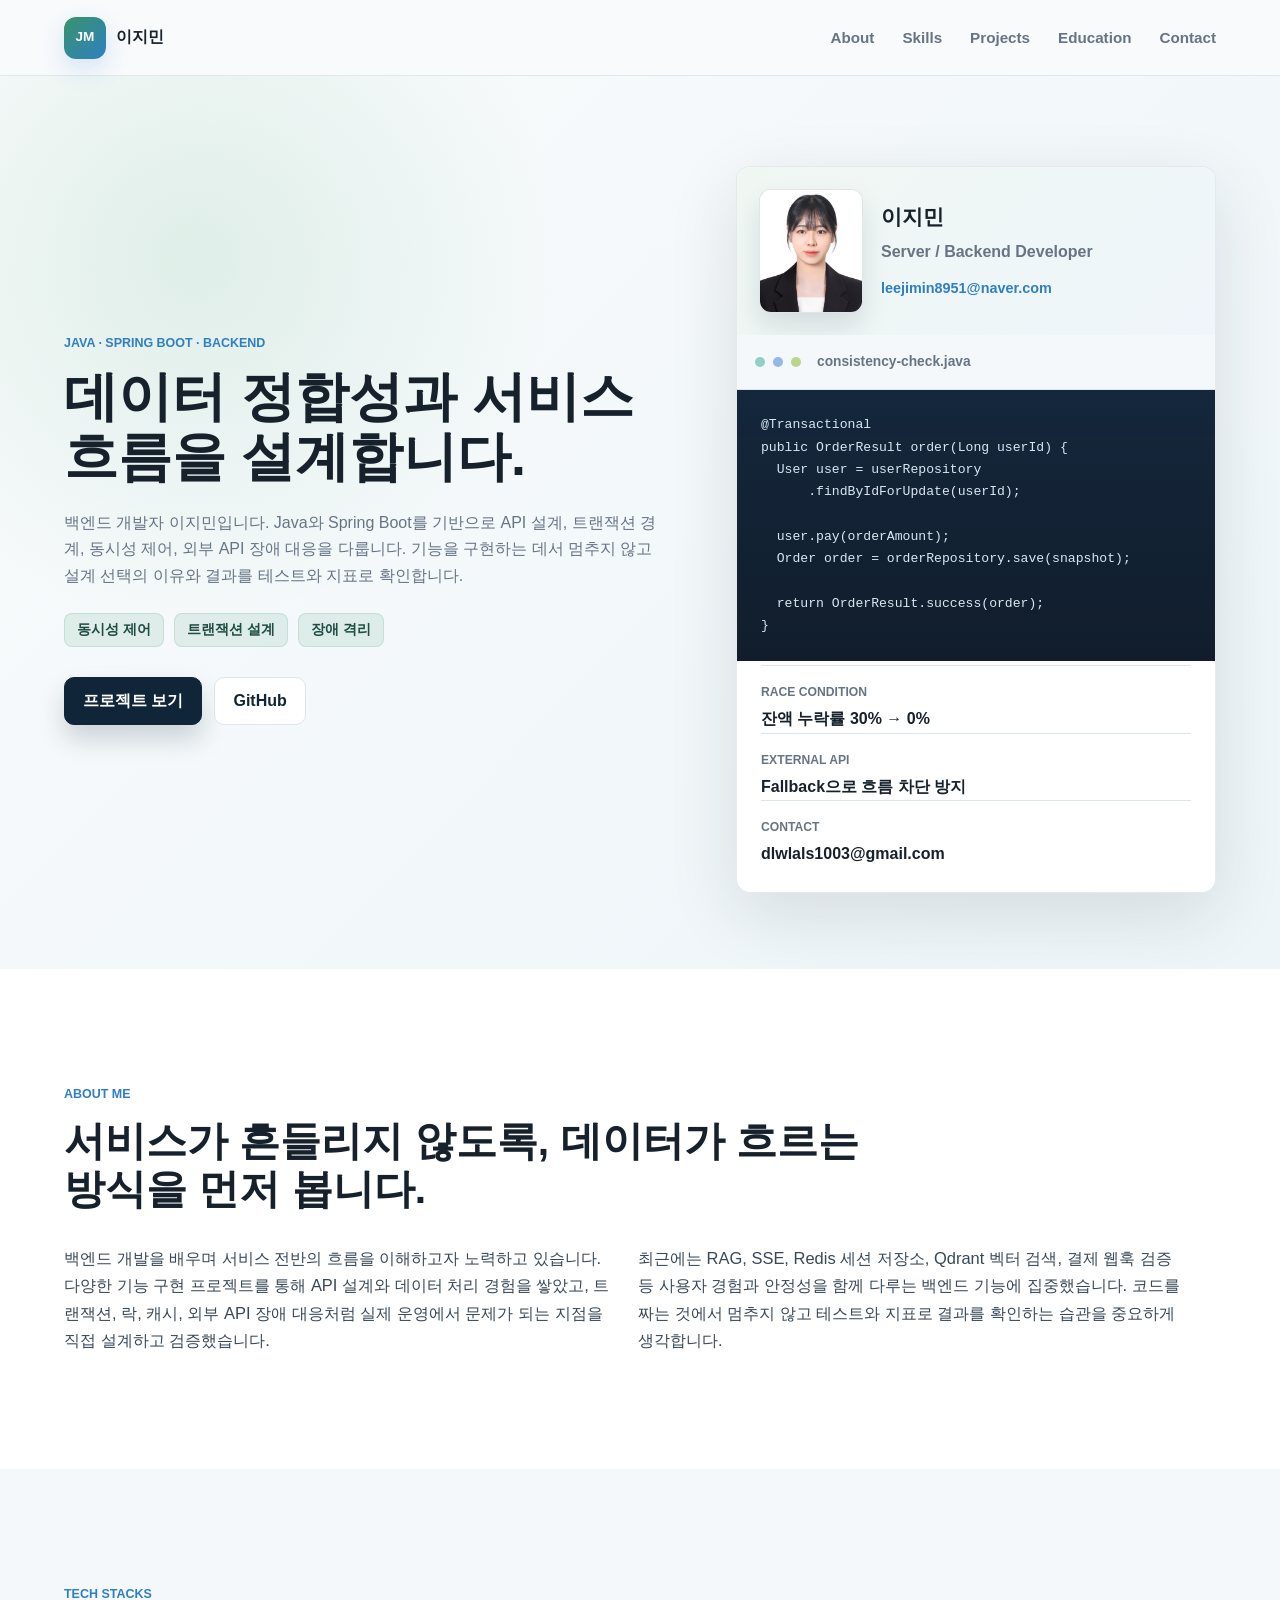
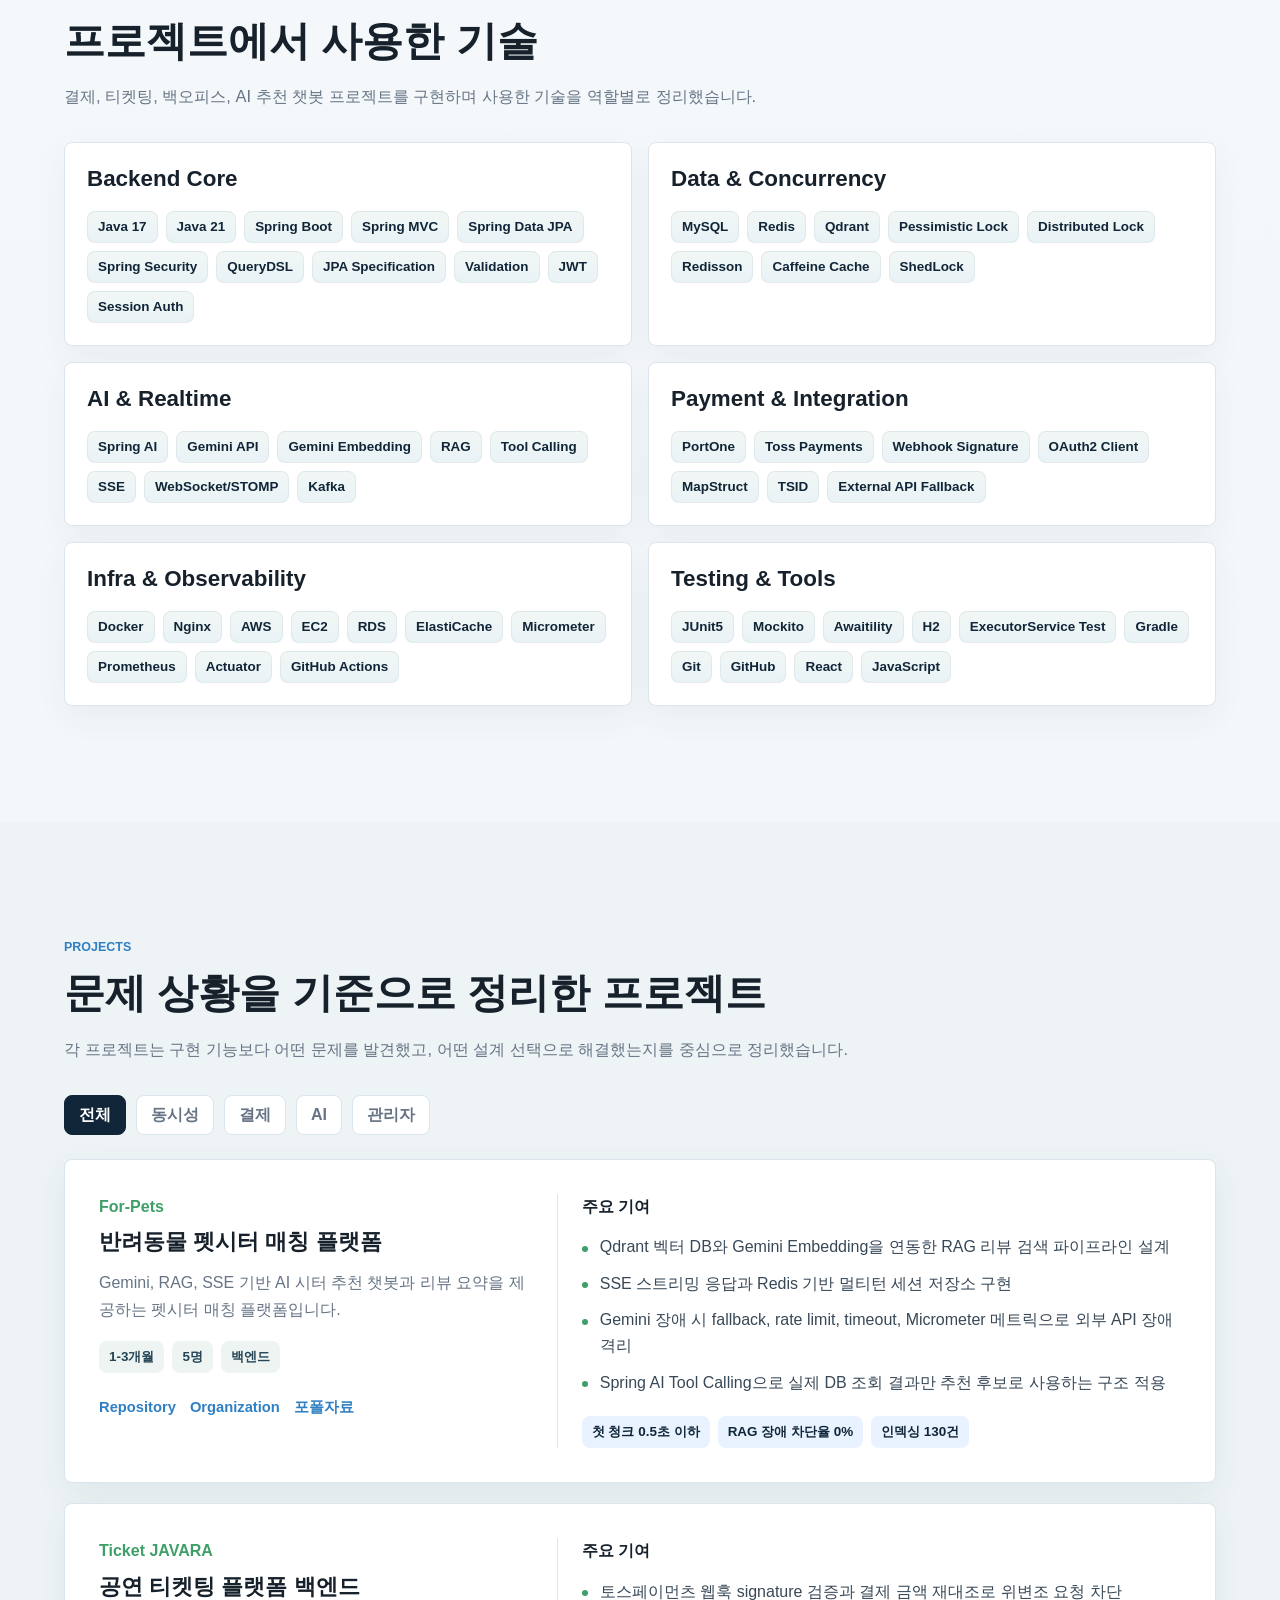
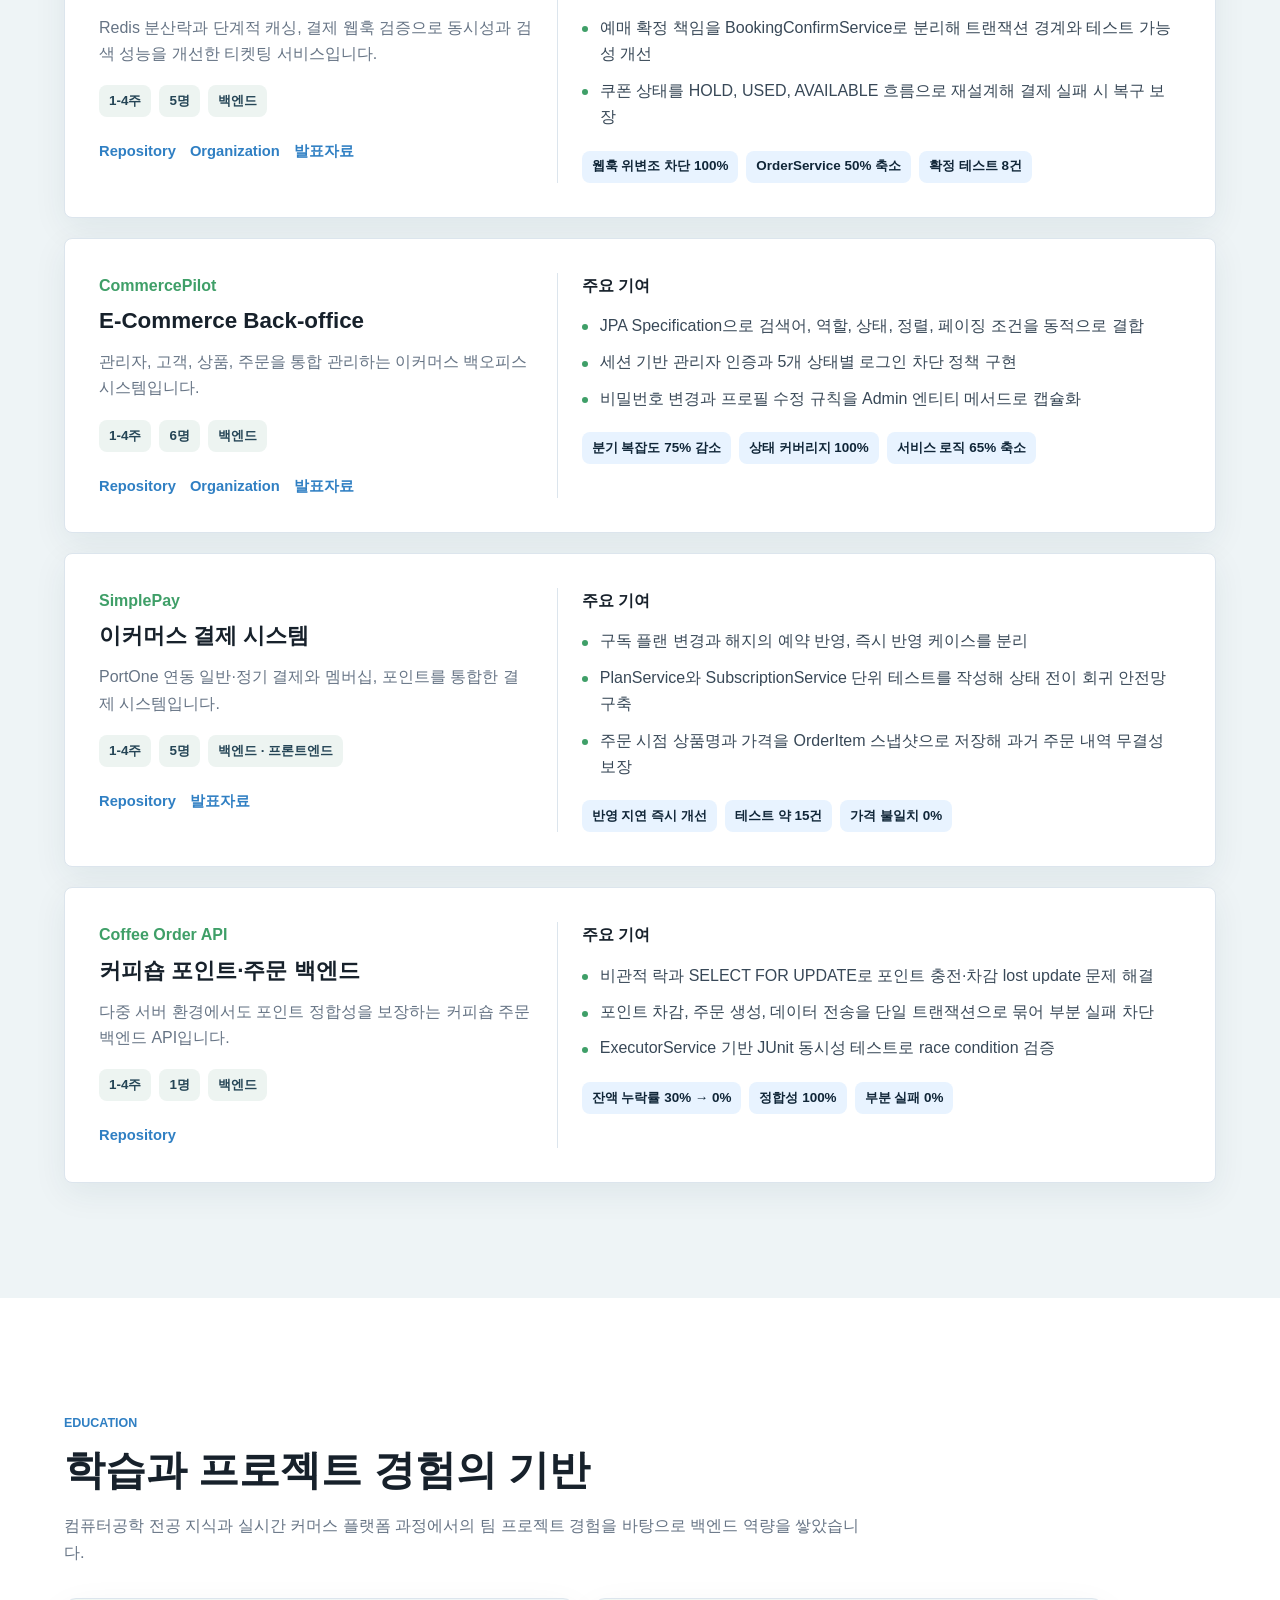
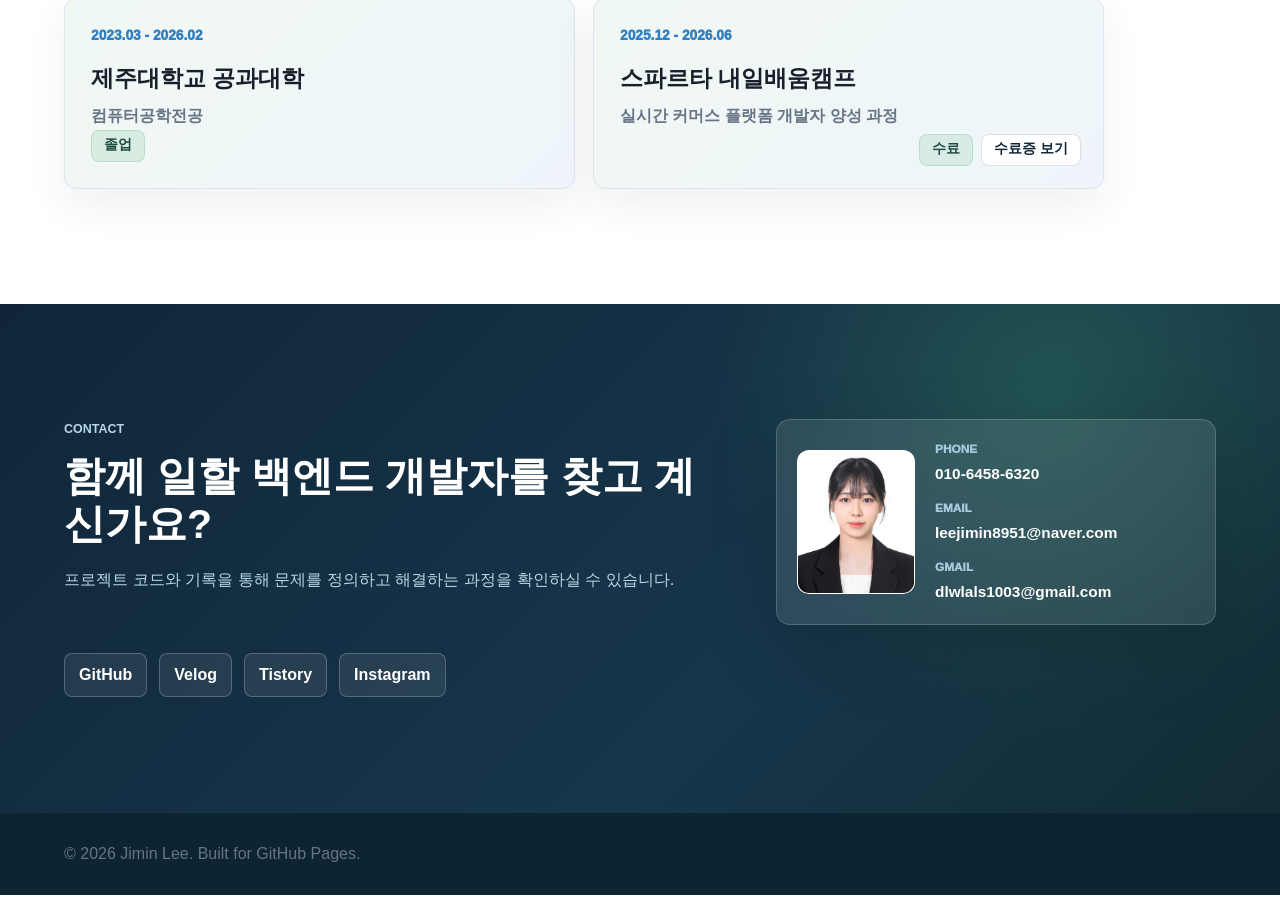
==== commit b7319477: "Replace ForPets presentation with portfolio PDF" ====
--- a/index.html
+++ b/index.html
@@ -242,7 +242,7 @@
                   Repository
                 </a>
                 <a href="https://github.com/Housekeeper-for-pets" target="_blank" rel="noreferrer">Organization</a>
-                <a href="./assets/presentations/forpets-presentation.pdf" target="_blank" rel="noreferrer">발표자료</a>
+                <a href="./assets/presentations/forpets-presentation.pdf" target="_blank" rel="noreferrer">포폴자료</a>
               </div>
             </div>
             <div class="project-detail">
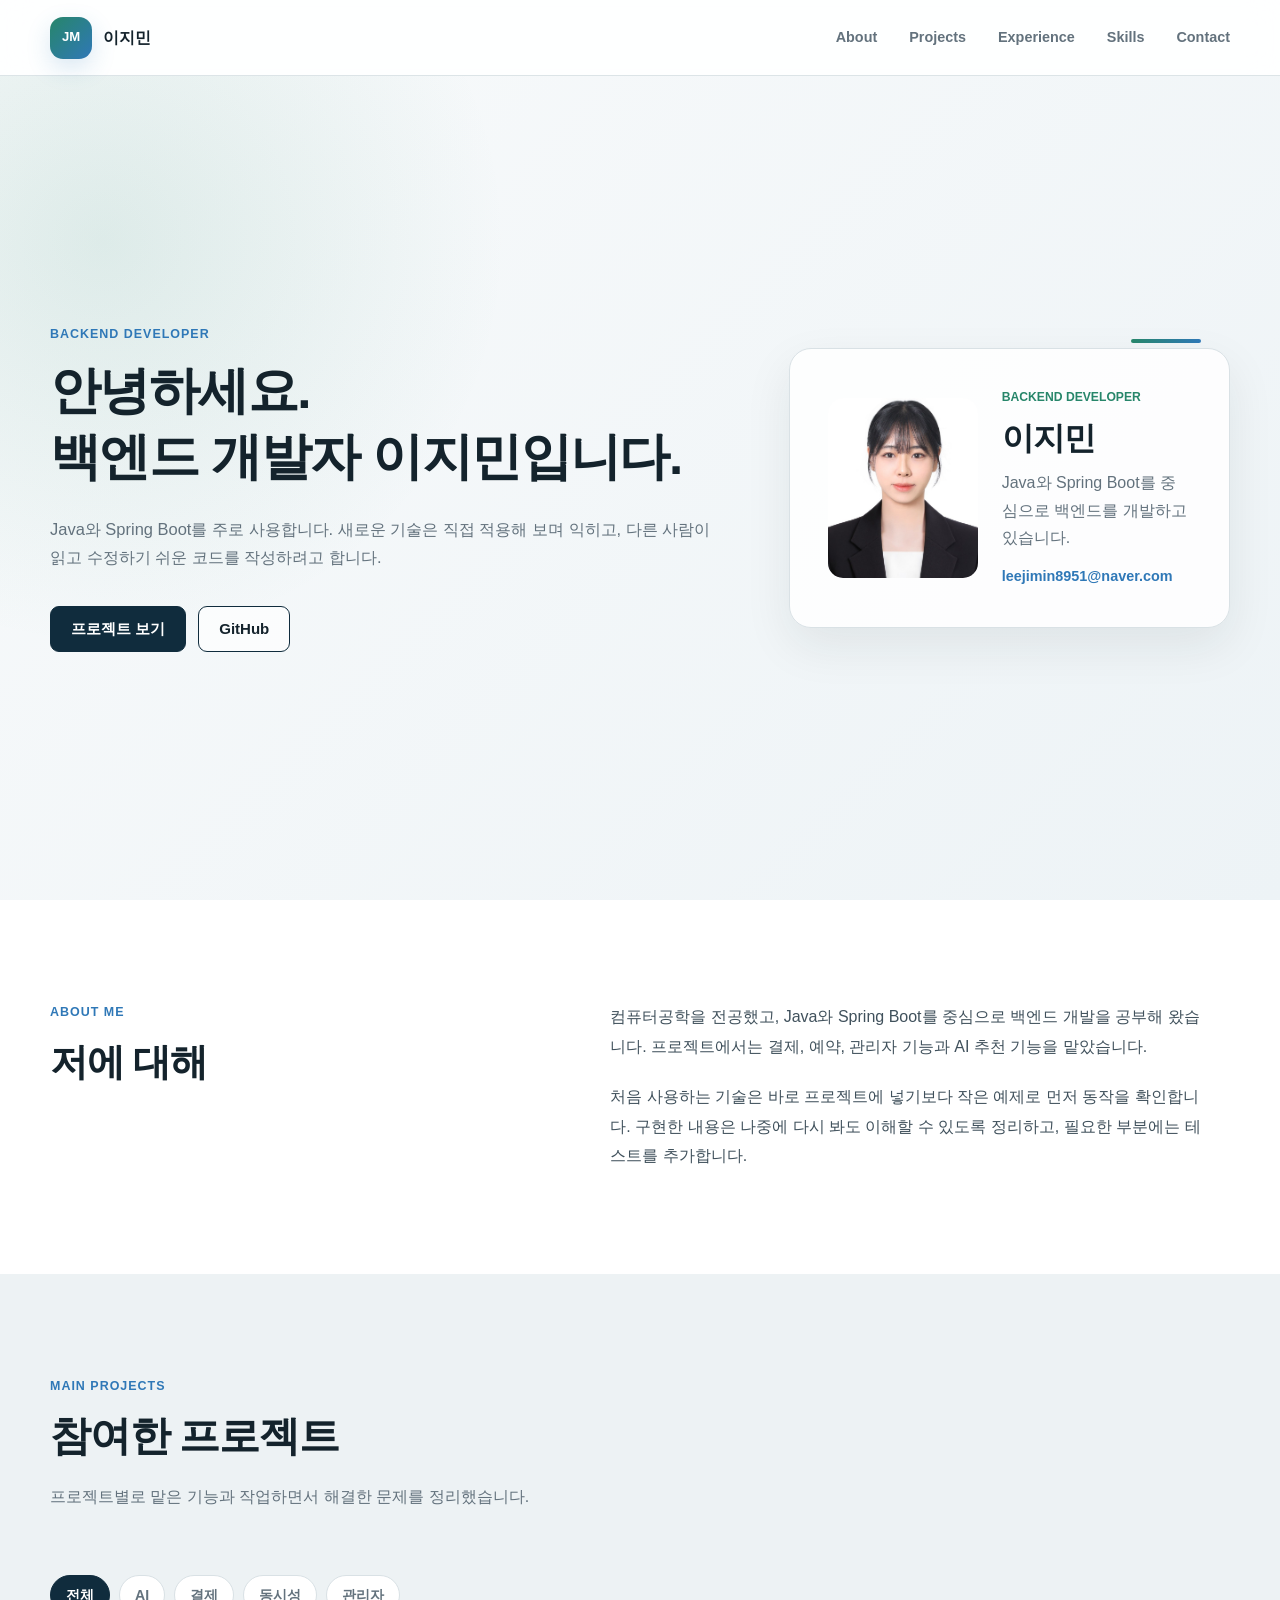
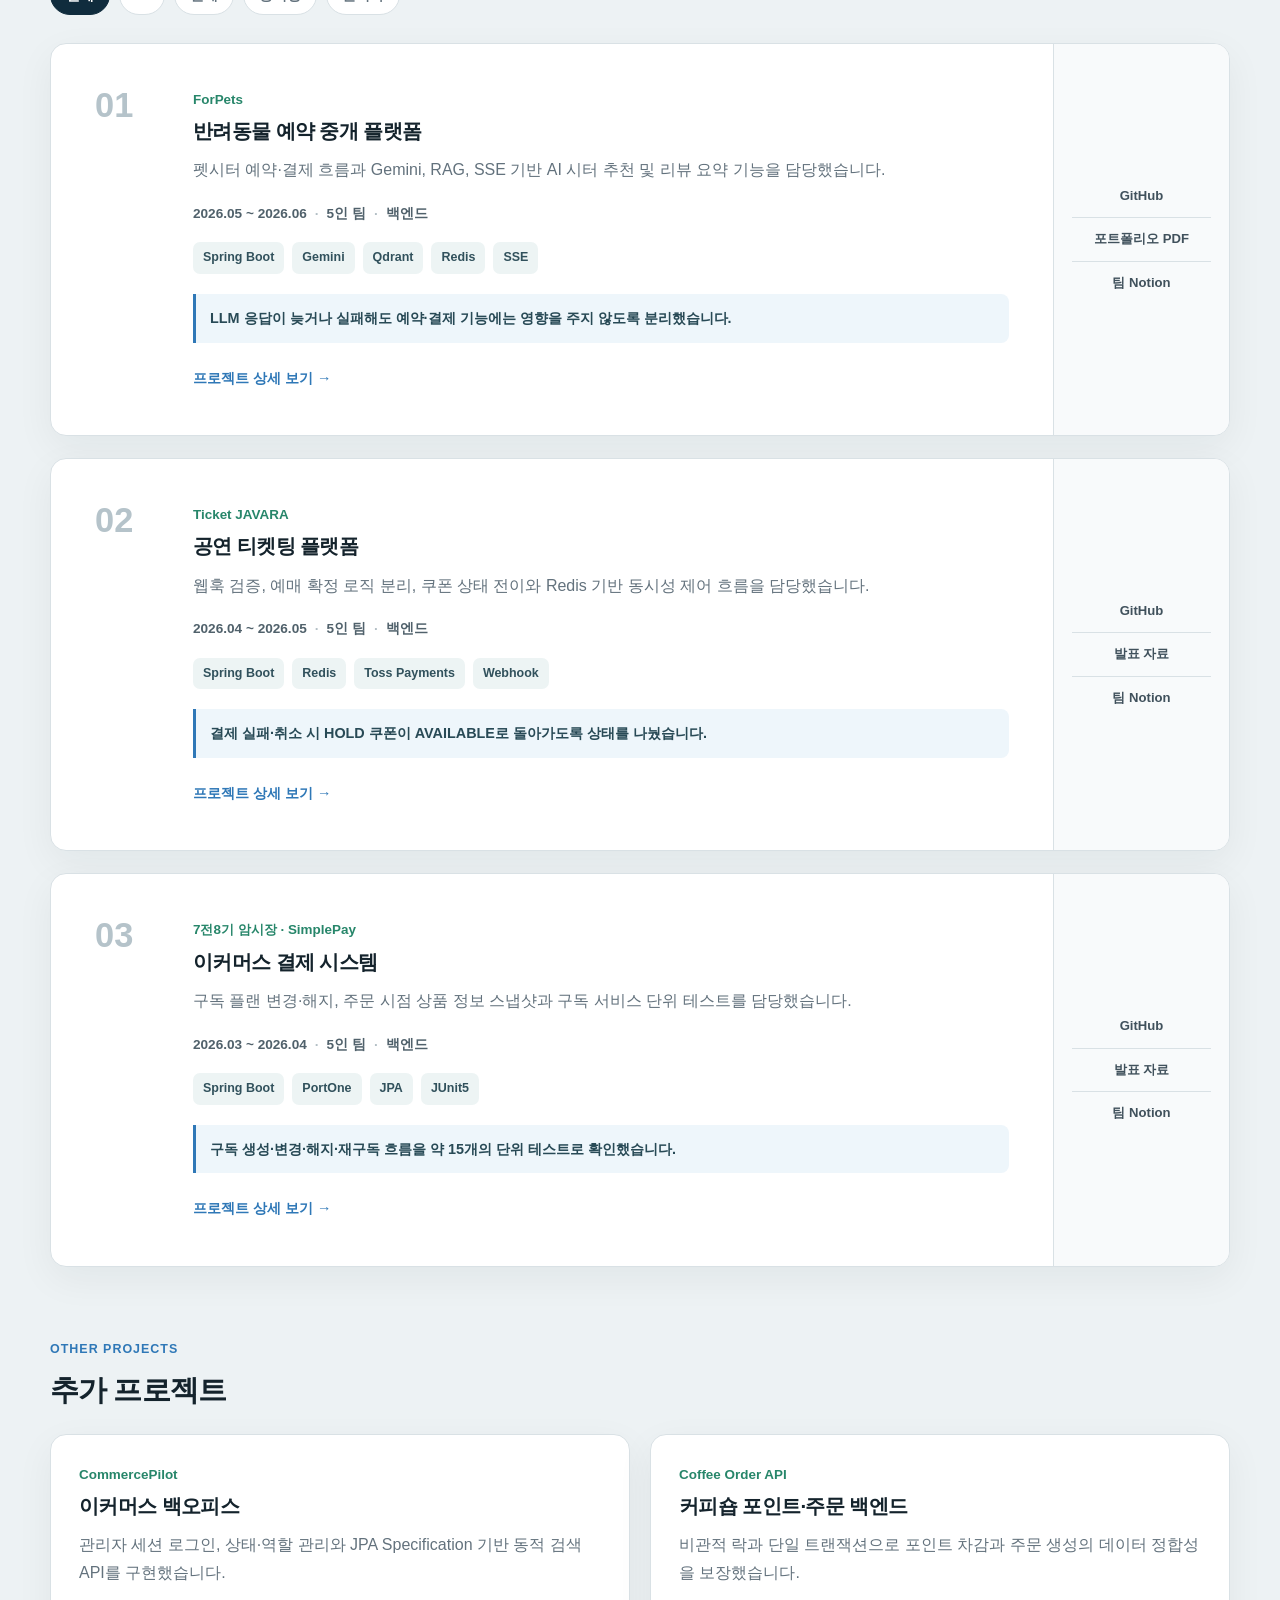
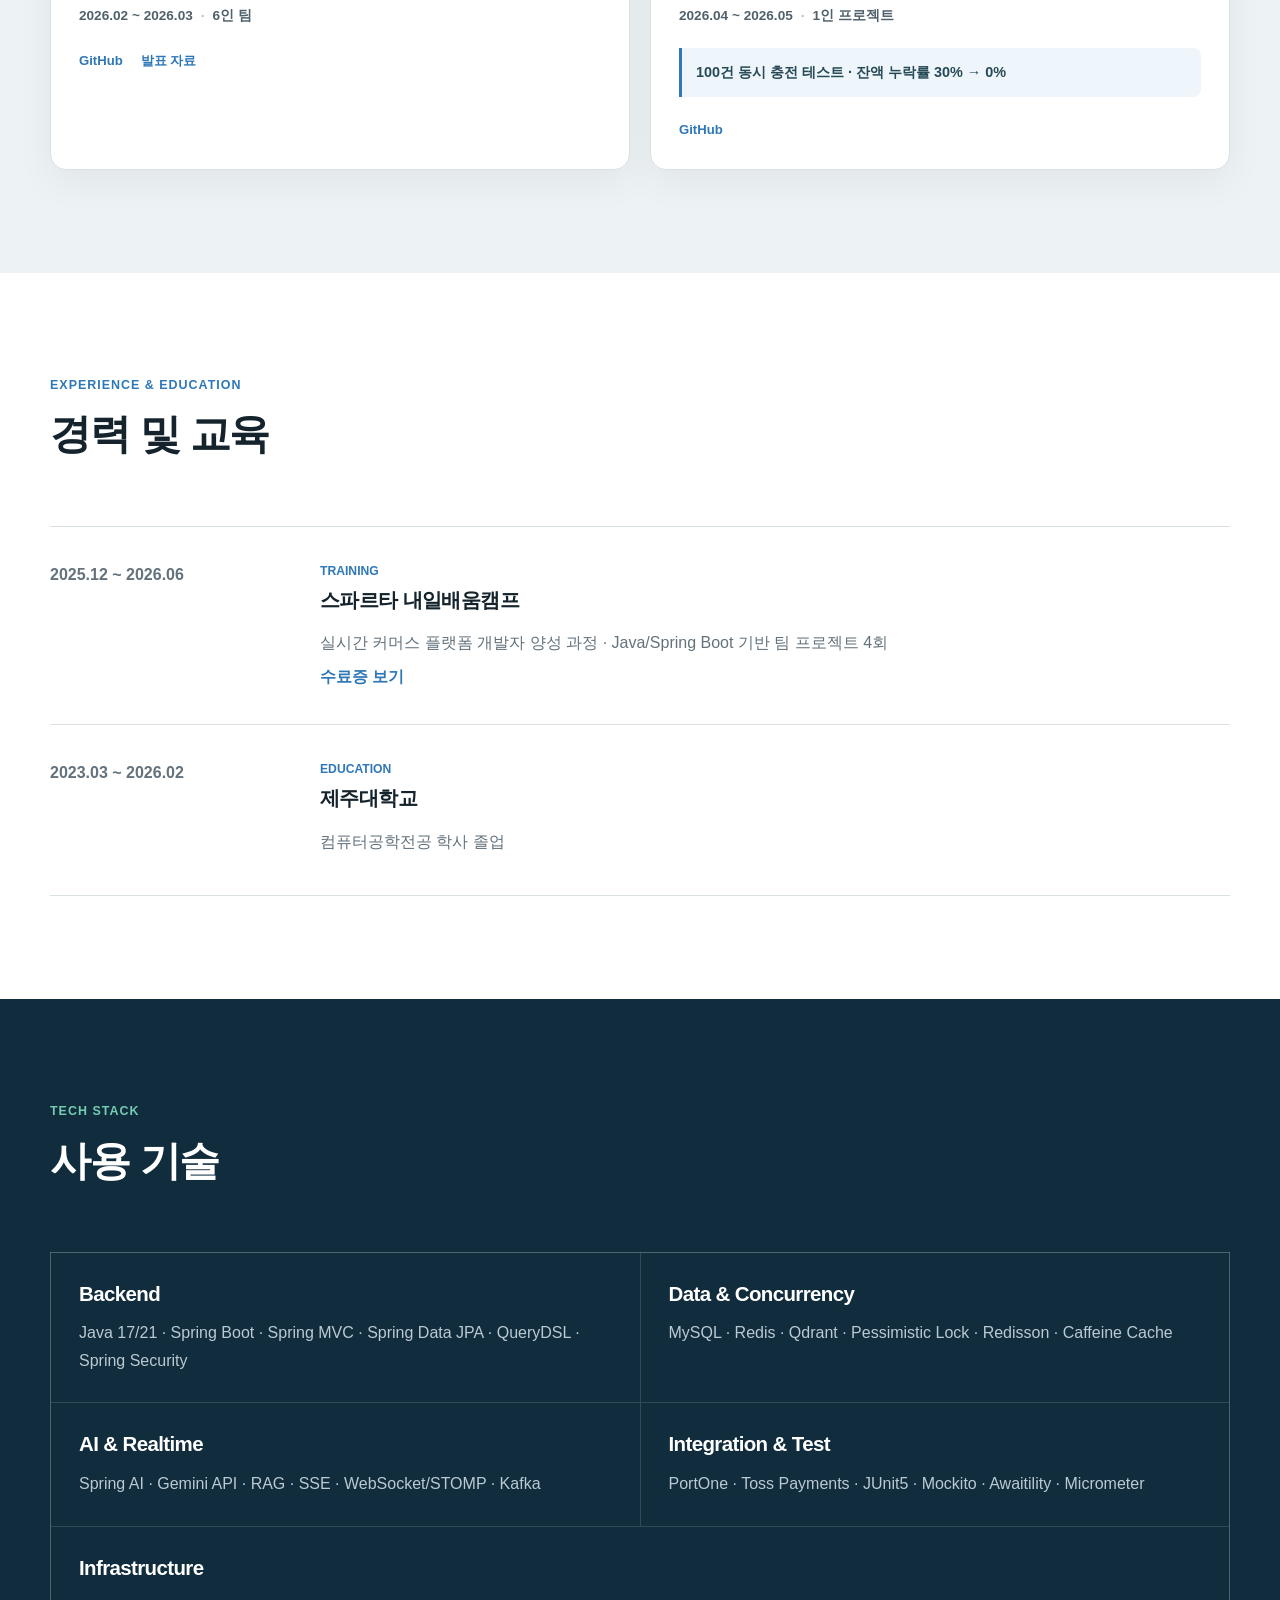
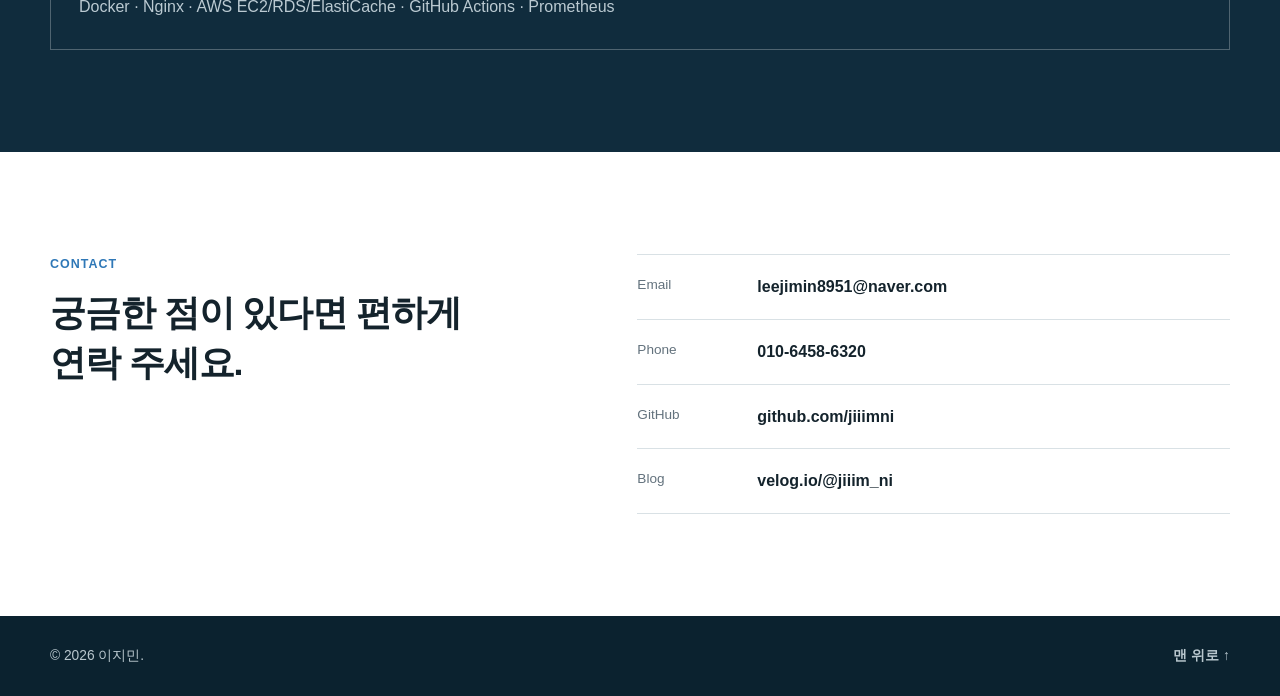
==== commit b4779781: "Revamp portfolio project experience" ====
--- a/index.html
+++ b/index.html
@@ -5,468 +5,243 @@
     <meta name="viewport" content="width=device-width, initial-scale=1.0" />
     <meta
       name="description"
-      content="서버/백엔드 개발자 이지민의 포트폴리오. Java, Spring Boot, JPA, Redis, MySQL 기반 프로젝트와 문제 해결 경험을 소개합니다."
+      content="Java와 Spring Boot를 기반으로 결제, 예약, 관리자, AI 추천 기능을 구현하는 백엔드 개발자 이지민의 포트폴리오입니다."
     />
     <title>이지민 | Backend Developer</title>
-    <link rel="preconnect" href="https://github.com" />
     <link rel="stylesheet" href="./styles.css" />
   </head>
   <body>
     <header class="site-header">
-      <a class="brand" href="#hero" aria-label="이지민 포트폴리오 홈">
+      <a class="brand" href="#home" aria-label="이지민 포트폴리오 홈">
         <span class="brand-mark">JM</span>
-        <span>이지민</span>
+        <span class="brand-name">이지민</span>
       </a>
-      <nav class="nav" aria-label="주요 섹션">
+      <nav class="nav" aria-label="주요 메뉴">
         <a href="#about">About</a>
+        <a href="#projects">Projects</a>
+        <a href="#experience">Experience</a>
         <a href="#skills">Skills</a>
-        <a href="#projects">Projects</a>
-        <a href="#education">Education</a>
         <a href="#contact">Contact</a>
       </nav>
     </header>
 
     <main>
-      <section id="hero" class="hero">
+      <section id="home" class="hero">
         <div class="hero-copy">
-          <p class="eyebrow">Java · Spring Boot · Backend</p>
-          <h1>데이터 정합성과 서비스 흐름을 설계합니다.</h1>
+          <p class="eyebrow">Backend Developer</p>
+          <h1>안녕하세요.<br />백엔드 개발자 이지민입니다.</h1>
           <p class="hero-description">
-            백엔드 개발자 이지민입니다. Java와 Spring Boot를 기반으로 API 설계, 트랜잭션 경계, 동시성 제어,
-            외부 API 장애 대응을 다룹니다. 기능을 구현하는 데서 멈추지 않고
-            설계 선택의 이유와 결과를 테스트와 지표로 확인합니다.
+            Java와 Spring Boot를 주로 사용합니다. 새로운 기술은 직접 적용해 보며 익히고,
+            다른 사람이 읽고 수정하기 쉬운 코드를 작성하려고 합니다.
           </p>
-          <div class="hero-highlights" aria-label="핵심 강점">
-            <span>동시성 제어</span>
-            <span>트랜잭션 설계</span>
-            <span>장애 격리</span>
+          <div class="hero-actions">
+            <a class="button primary" href="#projects">프로젝트 보기</a>
+            <a class="button secondary" href="https://github.com/jiiimni" target="_blank" rel="noreferrer">GitHub</a>
           </div>
-          <div class="hero-actions" aria-label="주요 링크">
-            <a class="button primary" href="#projects">프로젝트 보기</a>
-            <a class="button secondary" href="https://github.com/jiiimni" target="_blank" rel="noreferrer">
-              GitHub
-            </a>
+        </div>
+
+        <aside class="hero-profile" aria-label="개발자 소개">
+          <img src="./assets/profile.jpg" alt="이지민 프로필 사진" />
+          <div>
+            <p class="profile-label">Backend Developer</p>
+            <h2>이지민</h2>
+            <p>Java와 Spring Boot를 중심으로 백엔드를 개발하고 있습니다.</p>
+            <a href="mailto:leejimin8951@naver.com">leejimin8951@naver.com</a>
           </div>
-        </div>
-
-        <aside class="system-panel" aria-label="백엔드 역량 요약">
-          <div class="profile-summary">
-            <img src="./assets/profile.jpg" alt="이지민 프로필 사진" />
-            <div>
-              <p class="profile-name">이지민</p>
-              <p class="profile-role">Server / Backend Developer</p>
-              <a href="mailto:leejimin8951@naver.com">leejimin8951@naver.com</a>
-            </div>
-          </div>
-          <div class="panel-topbar">
-            <span></span>
-            <span></span>
-            <span></span>
-            <p>consistency-check.java</p>
-          </div>
-          <pre><code>@Transactional
-public OrderResult order(Long userId) {
-  User user = userRepository
-      .findByIdForUpdate(userId);
-
-  user.pay(orderAmount);
-  Order order = orderRepository.save(snapshot);
-
-  return OrderResult.success(order);
-}</code></pre>
-          <dl class="quick-stats">
-            <div>
-              <dt>Race Condition</dt>
-              <dd>잔액 누락률 30% → 0%</dd>
-            </div>
-            <div>
-              <dt>External API</dt>
-              <dd>Fallback으로 흐름 차단 방지</dd>
-            </div>
-            <div>
-              <dt>Contact</dt>
-              <dd><a href="mailto:dlwlals1003@gmail.com">dlwlals1003@gmail.com</a></dd>
-            </div>
-          </dl>
         </aside>
       </section>
 
       <section id="about" class="section about-section">
         <div class="section-heading">
           <p class="eyebrow">About Me</p>
-          <h2>서비스가 흔들리지 않도록, 데이터가 흐르는 방식을 먼저 봅니다.</h2>
-        </div>
-        <div class="about-grid">
+          <h2>저에 대해</h2>
+        </div>
+        <div class="about-copy">
           <p>
-            백엔드 개발을 배우며 서비스 전반의 흐름을 이해하고자 노력하고 있습니다.
-            다양한 기능 구현 프로젝트를 통해 API 설계와 데이터 처리 경험을 쌓았고,
-            트랜잭션, 락, 캐시, 외부 API 장애 대응처럼 실제 운영에서 문제가 되는 지점을
-            직접 설계하고 검증했습니다.
+            컴퓨터공학을 전공했고, Java와 Spring Boot를 중심으로 백엔드 개발을 공부해 왔습니다.
+            프로젝트에서는 결제, 예약, 관리자 기능과 AI 추천 기능을 맡았습니다.
           </p>
           <p>
-            최근에는 RAG, SSE, Redis 세션 저장소, Qdrant 벡터 검색, 결제 웹훅 검증 등
-            사용자 경험과 안정성을 함께 다루는 백엔드 기능에 집중했습니다. 코드를 짜는
-            것에서 멈추지 않고 테스트와 지표로 결과를 확인하는 습관을 중요하게 생각합니다.
+            처음 사용하는 기술은 바로 프로젝트에 넣기보다 작은 예제로 먼저 동작을 확인합니다.
+            구현한 내용은 나중에 다시 봐도 이해할 수 있도록 정리하고, 필요한 부분에는 테스트를 추가합니다.
           </p>
-        </div>
-      </section>
-
-      <section id="skills" class="section">
-        <div class="section-heading">
-          <p class="eyebrow">Tech Stacks</p>
-          <h2>프로젝트에서 사용한 기술</h2>
-          <p>
-            결제, 티켓팅, 백오피스, AI 추천 챗봇 프로젝트를 구현하며 사용한 기술을 역할별로 정리했습니다.
-          </p>
-        </div>
-        <div class="skills-grid">
-          <article class="skill-group">
-            <h3>Backend Core</h3>
-            <ul class="tags">
-              <li>Java 17</li>
-              <li>Java 21</li>
-              <li>Spring Boot</li>
-              <li>Spring MVC</li>
-              <li>Spring Data JPA</li>
-              <li>Spring Security</li>
-              <li>QueryDSL</li>
-              <li>JPA Specification</li>
-              <li>Validation</li>
-              <li>JWT</li>
-              <li>Session Auth</li>
-            </ul>
-          </article>
-          <article class="skill-group">
-            <h3>Data & Concurrency</h3>
-            <ul class="tags">
-              <li>MySQL</li>
-              <li>Redis</li>
-              <li>Qdrant</li>
-              <li>Pessimistic Lock</li>
-              <li>Distributed Lock</li>
-              <li>Redisson</li>
-              <li>Caffeine Cache</li>
-              <li>ShedLock</li>
-            </ul>
-          </article>
-          <article class="skill-group">
-            <h3>AI & Realtime</h3>
-            <ul class="tags">
-              <li>Spring AI</li>
-              <li>Gemini API</li>
-              <li>Gemini Embedding</li>
-              <li>RAG</li>
-              <li>Tool Calling</li>
-              <li>SSE</li>
-              <li>WebSocket/STOMP</li>
-              <li>Kafka</li>
-            </ul>
-          </article>
-          <article class="skill-group">
-            <h3>Payment & Integration</h3>
-            <ul class="tags">
-              <li>PortOne</li>
-              <li>Toss Payments</li>
-              <li>Webhook Signature</li>
-              <li>OAuth2 Client</li>
-              <li>MapStruct</li>
-              <li>TSID</li>
-              <li>External API Fallback</li>
-            </ul>
-          </article>
-          <article class="skill-group">
-            <h3>Infra & Observability</h3>
-            <ul class="tags">
-              <li>Docker</li>
-              <li>Nginx</li>
-              <li>AWS</li>
-              <li>EC2</li>
-              <li>RDS</li>
-              <li>ElastiCache</li>
-              <li>Micrometer</li>
-              <li>Prometheus</li>
-              <li>Actuator</li>
-              <li>GitHub Actions</li>
-            </ul>
-          </article>
-          <article class="skill-group">
-            <h3>Testing & Tools</h3>
-            <ul class="tags">
-              <li>JUnit5</li>
-              <li>Mockito</li>
-              <li>Awaitility</li>
-              <li>H2</li>
-              <li>ExecutorService Test</li>
-              <li>Gradle</li>
-              <li>Git</li>
-              <li>GitHub</li>
-              <li>React</li>
-              <li>JavaScript</li>
-            </ul>
-          </article>
         </div>
       </section>
 
       <section id="projects" class="section projects-section">
         <div class="section-heading wide">
-          <p class="eyebrow">Projects</p>
-          <h2>문제 상황을 기준으로 정리한 프로젝트</h2>
-          <p>
-            각 프로젝트는 구현 기능보다 어떤 문제를 발견했고, 어떤 설계 선택으로 해결했는지를 중심으로 정리했습니다.
-          </p>
+          <p class="eyebrow">Main Projects</p>
+          <h2>참여한 프로젝트</h2>
+          <p>프로젝트별로 맡은 기능과 작업하면서 해결한 문제를 정리했습니다.</p>
         </div>
 
         <div class="project-toolbar" aria-label="프로젝트 필터">
           <button class="filter-button active" type="button" data-filter="all">전체</button>
+          <button class="filter-button" type="button" data-filter="ai">AI</button>
+          <button class="filter-button" type="button" data-filter="payment">결제</button>
           <button class="filter-button" type="button" data-filter="concurrency">동시성</button>
-          <button class="filter-button" type="button" data-filter="payment">결제</button>
-          <button class="filter-button" type="button" data-filter="ai">AI</button>
           <button class="filter-button" type="button" data-filter="admin">관리자</button>
         </div>
 
-        <div class="project-list">
-          <article class="project-card" data-category="ai">
-            <div class="project-main">
-              <p class="project-kicker">For-Pets</p>
-              <h3>반려동물 펫시터 매칭 플랫폼</h3>
-              <p>
-                Gemini, RAG, SSE 기반 AI 시터 추천 챗봇과 리뷰 요약을 제공하는 펫시터 매칭 플랫폼입니다.
-              </p>
-              <ul class="project-meta">
-                <li>1-3개월</li>
-                <li>5명</li>
-                <li>백엔드</li>
-              </ul>
-              <div class="project-links">
-                <a href="https://github.com/Housekeeper-for-pets/for-pets-project" target="_blank" rel="noreferrer">
-                  Repository
-                </a>
-                <a href="https://github.com/Housekeeper-for-pets" target="_blank" rel="noreferrer">Organization</a>
-                <a href="./assets/presentations/forpets-presentation.pdf" target="_blank" rel="noreferrer">포폴자료</a>
-              </div>
-            </div>
-            <div class="project-detail">
-              <h4>주요 기여</h4>
-              <ul>
-                <li>Qdrant 벡터 DB와 Gemini Embedding을 연동한 RAG 리뷰 검색 파이프라인 설계</li>
-                <li>SSE 스트리밍 응답과 Redis 기반 멀티턴 세션 저장소 구현</li>
-                <li>Gemini 장애 시 fallback, rate limit, timeout, Micrometer 메트릭으로 외부 API 장애 격리</li>
-                <li>Spring AI Tool Calling으로 실제 DB 조회 결과만 추천 후보로 사용하는 구조 적용</li>
-              </ul>
-              <div class="result-strip">
-                <span>첫 청크 0.5초 이하</span>
-                <span>RAG 장애 차단율 0%</span>
-                <span>인덱싱 130건</span>
-              </div>
-            </div>
-          </article>
-
-          <article class="project-card" data-category="concurrency payment">
-            <div class="project-main">
-              <p class="project-kicker">Ticket JAVARA</p>
-              <h3>공연 티켓팅 플랫폼 백엔드</h3>
-              <p>
-                Redis 분산락과 단계적 캐싱, 결제 웹훅 검증으로 동시성과 검색 성능을 개선한 티켓팅 서비스입니다.
-              </p>
-              <ul class="project-meta">
-                <li>1-4주</li>
-                <li>5명</li>
-                <li>백엔드</li>
-              </ul>
-              <div class="project-links">
-                <a href="https://github.com/6team-Plus-project-sparta/Ticket_JAVARA" target="_blank" rel="noreferrer">
-                  Repository
-                </a>
-                <a href="https://github.com/6team-Plus-project-sparta" target="_blank" rel="noreferrer">Organization</a>
-                <a href="./assets/presentations/ticket-javara-presentation.pdf" target="_blank" rel="noreferrer">발표자료</a>
-              </div>
-            </div>
-            <div class="project-detail">
-              <h4>주요 기여</h4>
-              <ul>
-                <li>토스페이먼츠 웹훅 signature 검증과 결제 금액 재대조로 위변조 요청 차단</li>
-                <li>예매 확정 책임을 BookingConfirmService로 분리해 트랜잭션 경계와 테스트 가능성 개선</li>
-                <li>쿠폰 상태를 HOLD, USED, AVAILABLE 흐름으로 재설계해 결제 실패 시 복구 보장</li>
-              </ul>
-              <div class="result-strip">
-                <span>웹훅 위변조 차단 100%</span>
-                <span>OrderService 50% 축소</span>
-                <span>확정 테스트 8건</span>
-              </div>
-            </div>
-          </article>
-
-          <article class="project-card" data-category="admin">
-            <div class="project-main">
+        <div class="featured-projects">
+          <article class="project-card featured" data-category="ai payment">
+            <a class="project-card-link" href="./projects/for-pets.html" aria-label="ForPets 프로젝트 상세 보기">
+              <div class="project-number">01</div>
+              <div class="project-card-body">
+                <p class="project-kicker">ForPets</p>
+                <h3>반려동물 예약 중개 플랫폼</h3>
+                <p>펫시터 예약·결제 흐름과 Gemini, RAG, SSE 기반 AI 시터 추천 및 리뷰 요약 기능을 담당했습니다.</p>
+                <ul class="project-meta">
+                  <li>2026.05 ~ 2026.06</li>
+                  <li>5인 팀</li>
+                  <li>백엔드</li>
+                </ul>
+                <ul class="project-tags" aria-label="주요 기술">
+                  <li>Spring Boot</li><li>Gemini</li><li>Qdrant</li><li>Redis</li><li>SSE</li>
+                </ul>
+                <div class="project-outcome">LLM 응답이 늦거나 실패해도 예약·결제 기능에는 영향을 주지 않도록 분리했습니다.</div>
+                <span class="detail-cta">프로젝트 상세 보기 <span aria-hidden="true">→</span></span>
+              </div>
+            </a>
+            <div class="project-resource-links" aria-label="ForPets 외부 자료">
+              <a href="https://github.com/Housekeeper-for-pets" target="_blank" rel="noreferrer">GitHub</a>
+              <a href="./assets/presentations/forpets-presentation.pdf" target="_blank" rel="noreferrer">포트폴리오 PDF</a>
+              <a href="https://wind-swamp-aae.notion.site/8f5d6f3725378304a32481e0acdf865b" target="_blank" rel="noreferrer">팀 Notion</a>
+            </div>
+          </article>
+
+          <article class="project-card featured" data-category="payment concurrency">
+            <a class="project-card-link" href="./projects/ticket-javara.html" aria-label="Ticket JAVARA 프로젝트 상세 보기">
+              <div class="project-number">02</div>
+              <div class="project-card-body">
+                <p class="project-kicker">Ticket JAVARA</p>
+                <h3>공연 티켓팅 플랫폼</h3>
+                <p>웹훅 검증, 예매 확정 로직 분리, 쿠폰 상태 전이와 Redis 기반 동시성 제어 흐름을 담당했습니다.</p>
+                <ul class="project-meta">
+                  <li>2026.04 ~ 2026.05</li>
+                  <li>5인 팀</li>
+                  <li>백엔드</li>
+                </ul>
+                <ul class="project-tags" aria-label="주요 기술">
+                  <li>Spring Boot</li><li>Redis</li><li>Toss Payments</li><li>Webhook</li>
+                </ul>
+                <div class="project-outcome">결제 실패·취소 시 HOLD 쿠폰이 AVAILABLE로 돌아가도록 상태를 나눴습니다.</div>
+                <span class="detail-cta">프로젝트 상세 보기 <span aria-hidden="true">→</span></span>
+              </div>
+            </a>
+            <div class="project-resource-links" aria-label="Ticket JAVARA 외부 자료">
+              <a href="https://github.com/6team-Plus-project-sparta" target="_blank" rel="noreferrer">GitHub</a>
+              <a href="./assets/presentations/ticket-javara-presentation.pdf" target="_blank" rel="noreferrer">발표 자료</a>
+              <a href="https://wind-swamp-aae.notion.site/HOT6-90bd6f372537822a8b3c01f9c7a23b39?pvs=73" target="_blank" rel="noreferrer">팀 Notion</a>
+            </div>
+          </article>
+
+          <article class="project-card featured" data-category="payment">
+            <a class="project-card-link" href="./projects/simplepay.html" aria-label="SimplePay 프로젝트 상세 보기">
+              <div class="project-number">03</div>
+              <div class="project-card-body">
+                <p class="project-kicker">7전8기 암시장 · SimplePay</p>
+                <h3>이커머스 결제 시스템</h3>
+                <p>구독 플랜 변경·해지, 주문 시점 상품 정보 스냅샷과 구독 서비스 단위 테스트를 담당했습니다.</p>
+                <ul class="project-meta">
+                  <li>2026.03 ~ 2026.04</li>
+                  <li>5인 팀</li>
+                  <li>백엔드</li>
+                </ul>
+                <ul class="project-tags" aria-label="주요 기술">
+                  <li>Spring Boot</li><li>PortOne</li><li>JPA</li><li>JUnit5</li>
+                </ul>
+                <div class="project-outcome">구독 생성·변경·해지·재구독 흐름을 약 15개의 단위 테스트로 확인했습니다.</div>
+                <span class="detail-cta">프로젝트 상세 보기 <span aria-hidden="true">→</span></span>
+              </div>
+            </a>
+            <div class="project-resource-links" aria-label="SimplePay 외부 자료">
+              <a href="https://github.com/no-more-bugs-seven" target="_blank" rel="noreferrer">GitHub</a>
+              <a href="./assets/presentations/simplepay-presentation.pdf" target="_blank" rel="noreferrer">발표 자료</a>
+              <a href="https://wind-swamp-aae.notion.site/7-8-61cd6f3725378244ba16819e0f9d6e12?pvs=73" target="_blank" rel="noreferrer">팀 Notion</a>
+            </div>
+          </article>
+        </div>
+
+        <div class="other-projects-heading">
+          <p class="eyebrow">Other Projects</p>
+          <h3>추가 프로젝트</h3>
+        </div>
+        <div class="other-projects">
+          <article class="project-card compact" data-category="admin">
+            <div class="project-card-body">
               <p class="project-kicker">CommercePilot</p>
-              <h3>E-Commerce Back-office</h3>
-              <p>
-                관리자, 고객, 상품, 주문을 통합 관리하는 이커머스 백오피스 시스템입니다.
-              </p>
-              <ul class="project-meta">
-                <li>1-4주</li>
-                <li>6명</li>
-                <li>백엔드</li>
-              </ul>
-              <div class="project-links">
-                <a href="https://github.com/sprt-team4th-project/first-prj-be" target="_blank" rel="noreferrer">
-                  Repository
-                </a>
-                <a href="https://github.com/sprt-team4th-project" target="_blank" rel="noreferrer">Organization</a>
-                <a href="./assets/presentations/commerce-pilot-presentation.pdf" target="_blank" rel="noreferrer">발표자료</a>
-              </div>
-            </div>
-            <div class="project-detail">
-              <h4>주요 기여</h4>
-              <ul>
-                <li>JPA Specification으로 검색어, 역할, 상태, 정렬, 페이징 조건을 동적으로 결합</li>
-                <li>세션 기반 관리자 인증과 5개 상태별 로그인 차단 정책 구현</li>
-                <li>비밀번호 변경과 프로필 수정 규칙을 Admin 엔티티 메서드로 캡슐화</li>
-              </ul>
-              <div class="result-strip">
-                <span>분기 복잡도 75% 감소</span>
-                <span>상태 커버리지 100%</span>
-                <span>서비스 로직 65% 축소</span>
-              </div>
-            </div>
-          </article>
-
-          <article class="project-card" data-category="payment">
-            <div class="project-main">
-              <p class="project-kicker">SimplePay</p>
-              <h3>이커머스 결제 시스템</h3>
-              <p>
-                PortOne 연동 일반·정기 결제와 멤버십, 포인트를 통합한 결제 시스템입니다.
-              </p>
-              <ul class="project-meta">
-                <li>1-4주</li>
-                <li>5명</li>
-                <li>백엔드 · 프론트엔드</li>
-              </ul>
-              <div class="project-links">
-                <a href="https://github.com/no-more-bugs-seven/SPARTA_JAVA_SimplePay" target="_blank" rel="noreferrer">
-                  Repository
-                </a>
-                <a href="./assets/presentations/simplepay-presentation.pdf" target="_blank" rel="noreferrer">발표자료</a>
-              </div>
-            </div>
-            <div class="project-detail">
-              <h4>주요 기여</h4>
-              <ul>
-                <li>구독 플랜 변경과 해지의 예약 반영, 즉시 반영 케이스를 분리</li>
-                <li>PlanService와 SubscriptionService 단위 테스트를 작성해 상태 전이 회귀 안전망 구축</li>
-                <li>주문 시점 상품명과 가격을 OrderItem 스냅샷으로 저장해 과거 주문 내역 무결성 보장</li>
-              </ul>
-              <div class="result-strip">
-                <span>반영 지연 즉시 개선</span>
-                <span>테스트 약 15건</span>
-                <span>가격 불일치 0%</span>
-              </div>
-            </div>
-          </article>
-
-          <article class="project-card" data-category="concurrency payment">
-            <div class="project-main">
+              <h3>이커머스 백오피스</h3>
+              <p>관리자 세션 로그인, 상태·역할 관리와 JPA Specification 기반 동적 검색 API를 구현했습니다.</p>
+              <ul class="project-meta"><li>2026.02 ~ 2026.03</li><li>6인 팀</li></ul>
+              <div class="project-resource-links">
+                <a href="https://github.com/sprt-team4th-project" target="_blank" rel="noreferrer">GitHub</a>
+                <a href="./assets/presentations/commerce-pilot-presentation.pdf" target="_blank" rel="noreferrer">발표 자료</a>
+              </div>
+            </div>
+          </article>
+
+          <article class="project-card compact" data-category="concurrency payment">
+            <div class="project-card-body">
               <p class="project-kicker">Coffee Order API</p>
               <h3>커피숍 포인트·주문 백엔드</h3>
-              <p>
-                다중 서버 환경에서도 포인트 정합성을 보장하는 커피숍 주문 백엔드 API입니다.
-              </p>
-              <ul class="project-meta">
-                <li>1-4주</li>
-                <li>1명</li>
-                <li>백엔드</li>
-              </ul>
-              <div class="project-links">
-                <a href="https://github.com/jiiimni/sparta-spring-CH6" target="_blank" rel="noreferrer">
-                  Repository
-                </a>
-              </div>
-            </div>
-            <div class="project-detail">
-              <h4>주요 기여</h4>
-              <ul>
-                <li>비관적 락과 SELECT FOR UPDATE로 포인트 충전·차감 lost update 문제 해결</li>
-                <li>포인트 차감, 주문 생성, 데이터 전송을 단일 트랜잭션으로 묶어 부분 실패 차단</li>
-                <li>ExecutorService 기반 JUnit 동시성 테스트로 race condition 검증</li>
-              </ul>
-              <div class="result-strip">
-                <span>잔액 누락률 30% → 0%</span>
-                <span>정합성 100%</span>
-                <span>부분 실패 0%</span>
-              </div>
-            </div>
-          </article>
-        </div>
-      </section>
-
-      <section id="education" class="section education-section">
+              <p>비관적 락과 단일 트랜잭션으로 포인트 차감과 주문 생성의 데이터 정합성을 보장했습니다.</p>
+              <ul class="project-meta"><li>2026.04 ~ 2026.05</li><li>1인 프로젝트</li></ul>
+              <div class="metric-inline"><strong>100건</strong> 동시 충전 테스트 · 잔액 누락률 <strong>30% → 0%</strong></div>
+              <div class="project-resource-links">
+                <a href="https://github.com/jiiimni/sparta-spring-CH6" target="_blank" rel="noreferrer">GitHub</a>
+              </div>
+            </div>
+          </article>
+        </div>
+      </section>
+
+      <section id="experience" class="section experience-section">
         <div class="section-heading">
-          <p class="eyebrow">Education</p>
-          <h2>학습과 프로젝트 경험의 기반</h2>
-          <p>
-            컴퓨터공학 전공 지식과 실시간 커머스 플랫폼 과정에서의 팀 프로젝트 경험을 바탕으로 백엔드 역량을 쌓았습니다.
-          </p>
-        </div>
-        <div class="education-grid">
-          <article class="education-card">
-            <p class="education-period">2023.03 - 2026.02</p>
-            <h3>제주대학교 공과대학</h3>
-            <p>컴퓨터공학전공</p>
-            <span>졸업</span>
-          </article>
-          <article class="education-card">
-            <p class="education-period">2025.12 - 2026.06</p>
-            <h3>스파르타 내일배움캠프</h3>
-            <p>실시간 커머스 플랫폼 개발자 양성 과정</p>
-            <div class="education-actions">
-              <span>수료</span>
-              <a href="./assets/certificates/sparta-certificate.pdf" target="_blank" rel="noreferrer">수료증 보기</a>
-            </div>
-          </article>
+          <p class="eyebrow">Experience & Education</p>
+          <h2>경력 및 교육</h2>
+        </div>
+        <div class="timeline">
+          <article class="timeline-item">
+            <p class="timeline-period">2025.12 ~ 2026.06</p>
+            <div><p class="timeline-type">Training</p><h3>스파르타 내일배움캠프</h3><p>실시간 커머스 플랫폼 개발자 양성 과정 · Java/Spring Boot 기반 팀 프로젝트 4회</p><a href="./assets/certificates/sparta-certificate.pdf" target="_blank" rel="noreferrer">수료증 보기</a></div>
+          </article>
+          <article class="timeline-item">
+            <p class="timeline-period">2023.03 ~ 2026.02</p>
+            <div><p class="timeline-type">Education</p><h3>제주대학교</h3><p>컴퓨터공학전공 학사 졸업</p></div>
+          </article>
+        </div>
+      </section>
+
+      <section id="skills" class="section skills-section">
+        <div class="section-heading">
+          <p class="eyebrow">Tech Stack</p>
+          <h2>사용 기술</h2>
+        </div>
+        <div class="skills-grid">
+          <article><h3>Backend</h3><p>Java 17/21 · Spring Boot · Spring MVC · Spring Data JPA · QueryDSL · Spring Security</p></article>
+          <article><h3>Data & Concurrency</h3><p>MySQL · Redis · Qdrant · Pessimistic Lock · Redisson · Caffeine Cache</p></article>
+          <article><h3>AI & Realtime</h3><p>Spring AI · Gemini API · RAG · SSE · WebSocket/STOMP · Kafka</p></article>
+          <article><h3>Integration & Test</h3><p>PortOne · Toss Payments · JUnit5 · Mockito · Awaitility · Micrometer</p></article>
+          <article><h3>Infrastructure</h3><p>Docker · Nginx · AWS EC2/RDS/ElastiCache · GitHub Actions · Prometheus</p></article>
         </div>
       </section>
 
       <section id="contact" class="section contact-section">
-        <div class="contact-layout">
-          <div class="section-heading">
-            <p class="eyebrow">Contact</p>
-            <h2>함께 일할 백엔드 개발자를 찾고 계신가요?</h2>
-            <p>
-              프로젝트 코드와 기록을 통해 문제를 정의하고 해결하는 과정을 확인하실 수 있습니다.
-            </p>
-          </div>
-          <div class="contact-card" aria-label="연락처">
-            <img src="./assets/profile.jpg" alt="이지민 프로필 사진" />
-            <dl>
-              <div>
-                <dt>Phone</dt>
-                <dd><a href="tel:01064586320">010-6458-6320</a></dd>
-              </div>
-              <div>
-                <dt>Email</dt>
-                <dd><a href="mailto:leejimin8951@naver.com">leejimin8951@naver.com</a></dd>
-              </div>
-              <div>
-                <dt>Gmail</dt>
-                <dd><a href="mailto:dlwlals1003@gmail.com">dlwlals1003@gmail.com</a></dd>
-              </div>
-            </dl>
-          </div>
-        </div>
-        <div class="contact-links">
-          <a href="https://github.com/jiiimni" target="_blank" rel="noreferrer">GitHub</a>
-          <a href="https://velog.io/@jiiim_ni/posts" target="_blank" rel="noreferrer">Velog</a>
-          <a href="https://jiiimni.tistory.com/" target="_blank" rel="noreferrer">Tistory</a>
-          <a href="https://www.instagram.com/jiiim_ni/" target="_blank" rel="noreferrer">Instagram</a>
+        <div>
+          <p class="eyebrow">Contact</p>
+          <h2>궁금한 점이 있다면 편하게 연락 주세요.</h2>
+        </div>
+        <div class="contact-list">
+          <a href="mailto:leejimin8951@naver.com"><span>Email</span><strong>leejimin8951@naver.com</strong></a>
+          <a href="tel:01064586320"><span>Phone</span><strong>010-6458-6320</strong></a>
+          <a href="https://github.com/jiiimni" target="_blank" rel="noreferrer"><span>GitHub</span><strong>github.com/jiiimni</strong></a>
+          <a href="https://velog.io/@jiiim_ni/posts" target="_blank" rel="noreferrer"><span>Blog</span><strong>velog.io/@jiiim_ni</strong></a>
         </div>
       </section>
     </main>
 
-    <footer class="footer">
-      <p>© 2026 Jimin Lee. Built for GitHub Pages.</p>
-    </footer>
-
+    <footer class="footer"><p>© 2026 이지민.</p><a href="#home">맨 위로 ↑</a></footer>
     <script src="./script.js"></script>
   </body>
 </html>
--- a/styles.css
+++ b/styles.css
@@ -1,765 +1,370 @@
 :root {
-  --bg: #f6f8fb;
+  --bg: #f5f7f9;
   --surface: #ffffff;
-  --surface-strong: #eef5f2;
-  --ink: #17212b;
-  --muted: #667485;
-  --line: #dce5ed;
-  --green: #3f9f68;
-  --blue: #2f7fc3;
-  --navy: #102638;
-  --code: #111d2c;
-  --shadow: 0 22px 70px rgba(23, 33, 43, 0.12);
-}
-
-* {
-  box-sizing: border-box;
-}
-
-html {
-  scroll-behavior: smooth;
-}
-
+  --surface-soft: #edf4f4;
+  --ink: #14232c;
+  --muted: #63727d;
+  --line: #d9e1e5;
+  --green: #27866a;
+  --blue: #2f78b7;
+  --navy: #102c3d;
+  --shadow: 0 18px 48px rgba(20, 35, 44, 0.08);
+  --max-width: 1180px;
+}
+
+* { box-sizing: border-box; }
+html { scroll-behavior: smooth; scroll-padding-top: 84px; }
 body {
   margin: 0;
   color: var(--ink);
-  background:
-    linear-gradient(180deg, #f8fafc 0%, #f3f7fa 42%, #f6f8fb 100%);
-  font-family: Inter, Pretendard, -apple-system, BlinkMacSystemFont, "Segoe UI", sans-serif;
-  line-height: 1.65;
-}
-
-a {
-  color: inherit;
-  text-decoration: none;
+  background: var(--bg);
+  font-family: "Pretendard Variable", Pretendard, "Noto Sans KR", "Apple SD Gothic Neo", "Malgun Gothic", -apple-system, BlinkMacSystemFont, "Segoe UI", sans-serif;
+  line-height: 1.72;
+}
+body, button { font-size: 16px; }
+a { color: inherit; text-decoration: none; }
+img { display: block; max-width: 100%; }
+button { font: inherit; }
+
+a:focus-visible,
+button:focus-visible {
+  outline: 3px solid rgba(47, 120, 183, 0.45);
+  outline-offset: 4px;
 }
 
 .site-header {
   position: sticky;
   top: 0;
-  z-index: 20;
+  z-index: 50;
   display: flex;
   align-items: center;
   justify-content: space-between;
-  gap: 24px;
   min-height: 76px;
-  padding: 14px clamp(20px, 5vw, 72px);
-  background: rgba(248, 250, 252, 0.9);
-  border-bottom: 1px solid rgba(220, 229, 235, 0.85);
-  backdrop-filter: blur(14px);
-}
-
-.brand,
-.nav,
-.hero-actions,
-.project-links,
-.contact-links,
-.project-toolbar {
+  padding: 12px max(24px, calc((100vw - var(--max-width)) / 2));
+  background: rgba(255, 255, 255, 0.9);
+  border-bottom: 1px solid rgba(217, 225, 229, 0.9);
+  backdrop-filter: blur(16px);
+}
+
+.brand, .nav, .hero-actions, .project-meta, .project-tags, .project-resource-links, .footer {
   display: flex;
   align-items: center;
 }
-
-.brand {
-  gap: 10px;
-  font-weight: 800;
-}
-
+.brand { gap: 11px; font-weight: 850; }
 .brand-mark {
   display: grid;
   place-items: center;
   width: 42px;
   height: 42px;
-  border-radius: 12px;
   color: #fff;
-  background: linear-gradient(135deg, #39946a, #2f7fc3);
-  font-size: 0.85rem;
-  box-shadow: 0 10px 24px rgba(47, 127, 195, 0.18);
-}
-
-.nav {
-  gap: clamp(12px, 2.2vw, 28px);
-  color: var(--muted);
-  font-size: 0.95rem;
-  font-weight: 700;
-}
-
-.nav a:hover,
-.project-links a:hover,
-.contact-links a:hover {
-  color: var(--blue);
-}
+  background: linear-gradient(135deg, var(--green), var(--blue));
+  border-radius: 13px;
+  font-size: 0.82rem;
+  box-shadow: 0 9px 24px rgba(47, 120, 183, 0.18);
+}
+.nav { gap: clamp(16px, 2.5vw, 32px); color: var(--muted); font-size: 0.9rem; font-weight: 700; }
+.nav a:hover { color: var(--ink); }
 
 .hero {
   display: grid;
-  grid-template-columns: minmax(0, 1fr) minmax(360px, 480px);
-  align-items: center;
-  gap: clamp(34px, 5vw, 72px);
+  grid-template-columns: minmax(0, 1.2fr) minmax(330px, 0.8fr);
+  align-items: center;
+  gap: clamp(40px, 6vw, 88px);
   min-height: calc(100vh - 76px);
-  padding: clamp(58px, 7vw, 96px) clamp(20px, 5vw, 72px) 76px;
+  padding: clamp(72px, 9vw, 128px) max(24px, calc((100vw - var(--max-width)) / 2));
   background:
-    radial-gradient(circle at 15% 20%, rgba(63, 159, 104, 0.13), transparent 28%),
-    linear-gradient(135deg, #f9fbfc 0%, #edf5f8 100%);
-}
-
-.hero-copy {
-  max-width: 760px;
-}
-
+    radial-gradient(circle at 8% 20%, rgba(39, 134, 106, 0.12), transparent 30%),
+    linear-gradient(135deg, #f8fafb, #edf3f6);
+}
 .eyebrow {
   margin: 0 0 12px;
   color: var(--blue);
   font-size: 0.78rem;
   font-weight: 900;
-  letter-spacing: 0;
+  letter-spacing: 0.08em;
   text-transform: uppercase;
 }
-
-h1,
-h2,
-h3,
-h4,
-p {
-  overflow-wrap: anywhere;
-}
-
-h1 {
-  margin: 0;
-  max-width: 760px;
-  font-size: clamp(2.45rem, 4.2vw, 4.55rem);
-  line-height: 1.12;
-  letter-spacing: 0;
-}
-
-h2 {
-  margin: 0;
-  font-size: clamp(1.85rem, 3.2vw, 3.35rem);
-  line-height: 1.18;
-}
-
-h3 {
-  margin: 0;
-  font-size: 1.4rem;
-  line-height: 1.25;
-}
-
-h4 {
-  margin: 0 0 14px;
-  font-size: 1rem;
-}
-
-.hero-description {
-  max-width: 650px;
-  margin: 24px 0 0;
-  color: var(--muted);
-  font-size: clamp(1rem, 1.15vw, 1.12rem);
-}
-
-.hero-highlights {
-  display: flex;
-  flex-wrap: wrap;
-  gap: 10px;
-  margin-top: 24px;
-}
-
-.hero-highlights span {
-  display: inline-flex;
-  align-items: center;
-  min-height: 34px;
-  padding: 0 12px;
-  color: #1f4d44;
-  background: rgba(63, 159, 104, 0.12);
-  border: 1px solid rgba(63, 159, 104, 0.18);
-  border-radius: 8px;
-  font-size: 0.9rem;
-  font-weight: 850;
-}
-
-.hero-actions {
-  flex-wrap: wrap;
-  gap: 12px;
-  margin-top: 30px;
-}
-
+h1, h2, h3, h4, p { overflow-wrap: break-word; }
+h1, h2, h3, h4 { word-break: keep-all; }
+h1, h2, h3, h4 { margin-top: 0; line-height: 1.3; letter-spacing: -0.03em; }
+h1 { max-width: 760px; margin-bottom: 24px; font-size: clamp(2.25rem, 4vw, 3.8rem); font-weight: 800; }
+h2 { margin-bottom: 20px; font-size: clamp(1.9rem, 3.2vw, 2.75rem); font-weight: 800; }
+h3 { margin-bottom: 12px; font-size: 1.28rem; font-weight: 800; }
+.hero-description { max-width: 680px; margin: 0; color: var(--muted); font-size: 1.03rem; }
+.hero-actions { flex-wrap: wrap; gap: 12px; margin-top: 34px; }
 .button {
   display: inline-flex;
   align-items: center;
   justify-content: center;
-  min-height: 48px;
-  padding: 0 18px;
+  min-height: 46px;
+  padding: 0 20px;
+  border: 1px solid var(--navy);
+  border-radius: 9px;
+  font-size: 0.94rem;
+  font-weight: 800;
+}
+.button.primary { color: #fff; background: var(--navy); }
+.button.secondary { background: rgba(255, 255, 255, 0.7); }
+.button:hover { transform: translateY(-1px); }
+
+.hero-profile {
+  position: relative;
+  display: grid;
+  grid-template-columns: 150px 1fr;
+  gap: 24px;
+  align-items: center;
+  padding: clamp(24px, 3vw, 38px);
+  background: rgba(255, 255, 255, 0.86);
   border: 1px solid var(--line);
-  border-radius: 10px;
-  font-weight: 800;
-  transition:
-    transform 160ms ease,
-    box-shadow 160ms ease,
-    border-color 160ms ease;
-}
-
-.button:hover {
-  transform: translateY(-2px);
-}
-
-.button.primary {
-  color: #fff;
-  border-color: var(--navy);
-  background: var(--navy);
-  box-shadow: 0 14px 26px rgba(16, 38, 56, 0.18);
-}
-
-.button.secondary {
-  color: var(--navy);
-  background: #fff;
-}
-
-.system-panel {
-  display: grid;
-  overflow: hidden;
-  border: 1px solid rgba(16, 38, 56, 0.1);
-  border-radius: 14px;
+  border-radius: 22px;
+  box-shadow: var(--shadow);
+}
+.hero-profile::before {
+  position: absolute;
+  top: -10px;
+  right: 28px;
+  width: 70px;
+  height: 4px;
+  background: linear-gradient(90deg, var(--green), var(--blue));
+  border-radius: 999px;
+  content: "";
+}
+.hero-profile img { width: 150px; height: 180px; object-fit: cover; border-radius: 15px; }
+.hero-profile h2 { margin-bottom: 10px; font-size: 2rem; }
+.hero-profile p { margin: 0 0 10px; color: var(--muted); }
+.hero-profile .profile-label { color: var(--green); font-size: 0.76rem; font-weight: 900; text-transform: uppercase; }
+.hero-profile a { color: var(--blue); font-size: 0.9rem; font-weight: 800; }
+
+.section { padding: clamp(76px, 8vw, 116px) max(24px, calc((100vw - var(--max-width)) / 2)); }
+.section-heading { max-width: 820px; margin-bottom: clamp(36px, 5vw, 64px); }
+.section-heading.wide { max-width: 900px; }
+.section-heading > p:last-child { max-width: 720px; margin: 0; color: var(--muted); }
+
+.about-section {
+  display: grid;
+  grid-template-columns: 0.85fr 1.15fr;
+  gap: clamp(50px, 8vw, 120px);
   background: var(--surface);
-  box-shadow: var(--shadow);
-}
-
-.profile-summary {
-  display: grid;
-  grid-template-columns: 104px minmax(0, 1fr);
-  gap: 18px;
-  align-items: center;
-  padding: 22px;
-  background:
-    linear-gradient(135deg, rgba(63, 159, 104, 0.08), rgba(47, 127, 195, 0.08)),
-    #fff;
-}
-
-.profile-summary img {
-  width: 104px;
-  height: 124px;
-  border: 1px solid rgba(16, 38, 56, 0.12);
-  border-radius: 12px;
-  object-fit: cover;
-  object-position: center 24%;
-  background: #fff;
-  box-shadow: 0 14px 28px rgba(16, 38, 56, 0.12);
-}
-
-.profile-name {
-  margin: 0;
-  color: var(--ink);
-  font-size: 1.34rem;
-  font-weight: 950;
-}
-
-.profile-role {
-  margin: 4px 0 10px;
-  color: var(--muted);
-  font-weight: 800;
-}
-
-.profile-summary a {
-  color: var(--blue);
-  font-size: 0.9rem;
-  font-weight: 850;
-}
-
-.panel-topbar {
-  display: flex;
-  align-items: center;
-  gap: 8px;
-  padding: 16px 18px;
-  background: #f5f8fa;
-  border-bottom: 1px solid var(--line);
-}
-
-.panel-topbar span {
-  width: 10px;
-  height: 10px;
-  border-radius: 999px;
-  background: #8fd1c7;
-}
-
-.panel-topbar span:nth-child(2) {
-  background: #91b8e7;
-}
-
-.panel-topbar span:nth-child(3) {
-  background: #b8d78b;
-}
-
-.panel-topbar p {
-  margin: 0;
-  padding-left: 8px;
-  color: var(--muted);
-  font-size: 0.86rem;
-  font-weight: 800;
-}
-
-.system-panel pre {
-  margin: 0;
-  padding: 24px;
-  color: #d7e8f3;
-  background:
-    linear-gradient(180deg, rgba(47, 127, 195, 0.1), transparent),
-    var(--code);
-  font-size: clamp(0.82rem, 1vw, 0.95rem);
-  line-height: 1.7;
-  overflow-x: auto;
-}
-
-.system-panel code {
-  font-family: "SFMono-Regular", Consolas, "Liberation Mono", monospace;
-}
-
-.quick-stats {
-  display: grid;
-  gap: 0;
-  margin: 0;
-  padding: 4px 24px 24px;
-}
-
-.quick-stats div {
-  padding: 16px 0 0;
-  border-top: 1px solid var(--line);
-}
-
-.quick-stats dt {
-  color: var(--muted);
-  font-size: 0.76rem;
-  font-weight: 900;
-  text-transform: uppercase;
-}
-
-.quick-stats dd {
-  margin: 4px 0 0;
-  font-weight: 800;
-}
-
-.section {
-  padding: clamp(72px, 9vw, 120px) clamp(20px, 5vw, 72px);
-  scroll-margin-top: 96px;
-}
-
-.section-heading {
-  max-width: 800px;
-  margin-bottom: 32px;
-}
-
-.section-heading.wide {
-  max-width: 1040px;
-}
-
-.section-heading p:not(.eyebrow) {
-  margin: 18px 0 0;
-  color: var(--muted);
-  font-size: 1.03rem;
-}
-
-.about-section {
-  background: var(--surface);
-}
-
-.about-grid {
-  display: grid;
-  grid-template-columns: repeat(2, minmax(0, 1fr));
-  gap: 28px;
-  max-width: 1120px;
-}
-
-.about-grid p {
-  margin: 0;
-  color: #384857;
-  font-size: 1.03rem;
-}
-
-.skills-grid {
-  display: grid;
-  grid-template-columns: repeat(2, minmax(0, 1fr));
-  gap: 16px;
-}
-
-.skill-group,
-.project-card {
-  border: 1px solid var(--line);
-  border-radius: 8px;
-  background: var(--surface);
-}
-
-.skill-group {
-  padding: 22px;
-  box-shadow: 0 12px 32px rgba(18, 50, 71, 0.05);
-}
-
-.tags,
-.project-meta,
-.project-detail ul {
-  padding: 0;
-  list-style: none;
-}
-
-.tags {
-  display: flex;
-  flex-wrap: wrap;
-  gap: 8px;
-  margin: 18px 0 0;
-}
-
-.tags li,
-.project-meta li,
-.result-strip span {
-  display: inline-flex;
-  align-items: center;
-  min-height: 32px;
-  border-radius: 8px;
-  font-size: 0.84rem;
-  font-weight: 800;
-}
-
-.tags li {
-  padding: 0 10px;
-  color: var(--navy);
-  background: linear-gradient(180deg, #f1f7f5, #e9f2f6);
-  border: 1px solid rgba(16, 38, 56, 0.06);
-}
-
-.projects-section {
-  background: #eef4f6;
-}
-
-.project-toolbar {
-  flex-wrap: wrap;
-  gap: 10px;
-  margin-bottom: 24px;
-}
-
+}
+.about-section .section-heading h2 { max-width: 470px; font-size: clamp(2rem, 3vw, 2.55rem); line-height: 1.35; }
+.about-copy { display: grid; gap: 20px; }
+.about-copy p { max-width: 68ch; margin: 0; color: #40515c; font-size: 1rem; line-height: 1.82; }
+
+.projects-section { background: #edf2f4; }
+.project-toolbar { display: flex; flex-wrap: wrap; gap: 9px; margin-bottom: 28px; }
 .filter-button {
   min-height: 40px;
-  padding: 0 14px;
+  padding: 0 15px;
   color: var(--muted);
-  background: #fff;
+  background: var(--surface);
   border: 1px solid var(--line);
-  border-radius: 8px;
+  border-radius: 999px;
   cursor: pointer;
-  font: inherit;
-  font-weight: 900;
-}
-
-.filter-button.active {
+  font-size: 0.88rem;
+  font-weight: 800;
+}
+.filter-button.active { color: #fff; background: var(--navy); border-color: var(--navy); }
+.featured-projects { display: grid; gap: 22px; }
+.project-card {
+  overflow: hidden;
+  background: var(--surface);
+  border: 1px solid var(--line);
+  border-radius: 16px;
+  box-shadow: 0 12px 38px rgba(20, 35, 44, 0.055);
+}
+.project-card.featured { display: grid; grid-template-columns: minmax(0, 1fr) 176px; }
+.project-card.is-hidden { display: none; }
+.project-card.featured:hover { border-color: #b7c9d1; box-shadow: var(--shadow); transform: translateY(-2px); }
+.project-card-link { display: grid; grid-template-columns: 80px minmax(0, 1fr); gap: 18px; padding: clamp(26px, 4vw, 44px); }
+.project-number { color: #b5c3ca; font-size: 2.15rem; font-weight: 900; line-height: 1; }
+.project-kicker { margin: 0 0 7px; color: var(--green); font-size: 0.84rem; font-weight: 900; }
+.project-card-body > p:not(.project-kicker) { max-width: 750px; margin: 0; color: var(--muted); }
+.project-meta, .project-tags { flex-wrap: wrap; gap: 8px; padding: 0; list-style: none; }
+.project-meta { margin: 18px 0 0; color: #50616b; font-size: 0.85rem; font-weight: 750; }
+.project-meta li:not(:last-child)::after { margin-left: 8px; color: #b2bec4; content: "·"; }
+.project-tags { margin: 17px 0 0; }
+.project-tags li { padding: 5px 10px; color: #31515c; background: var(--surface-soft); border-radius: 7px; font-size: 0.78rem; font-weight: 800; }
+.project-outcome, .metric-inline {
+  margin-top: 20px;
+  padding: 12px 14px;
+  color: #284a56;
+  background: #eef6fb;
+  border-left: 3px solid var(--blue);
+  border-radius: 0 8px 8px 0;
+  font-size: 0.9rem;
+  font-weight: 750;
+}
+.detail-cta { display: inline-block; margin-top: 23px; color: var(--blue); font-size: 0.9rem; font-weight: 900; }
+.project-resource-links {
+  align-items: stretch;
+  justify-content: center;
+  flex-direction: column;
+  gap: 0;
+  padding: 18px;
+  background: #f8fafb;
+  border-left: 1px solid var(--line);
+}
+.project-resource-links a { padding: 10px 8px; color: #40515c; font-size: 0.82rem; font-weight: 800; text-align: center; }
+.project-resource-links a + a { border-top: 1px solid var(--line); }
+.project-resource-links a:hover { color: var(--blue); }
+
+.other-projects-heading { margin: 72px 0 24px; }
+.other-projects-heading h3 { font-size: 1.8rem; }
+.other-projects { display: grid; grid-template-columns: repeat(2, minmax(0, 1fr)); gap: 20px; }
+.project-card.compact { padding: 28px; }
+.project-card.compact .project-resource-links {
+  align-items: center;
+  justify-content: flex-start;
+  flex-direction: row;
+  gap: 18px;
+  margin-top: 22px;
+  padding: 0;
+  background: transparent;
+  border: 0;
+}
+.project-card.compact .project-resource-links a { padding: 0; color: var(--blue); }
+.project-card.compact .project-resource-links a + a { border: 0; }
+
+.experience-section { background: var(--surface); }
+.timeline { border-top: 1px solid var(--line); }
+.timeline-item {
+  display: grid;
+  grid-template-columns: 230px 1fr;
+  gap: 40px;
+  padding: 34px 0;
+  border-bottom: 1px solid var(--line);
+}
+.timeline-period { margin: 0; color: var(--muted); font-weight: 750; }
+.timeline-type { margin: 0 0 5px; color: var(--blue); font-size: 0.76rem; font-weight: 900; text-transform: uppercase; }
+.timeline-item h3, .timeline-item div > p:last-of-type { margin-bottom: 6px; }
+.timeline-item div > p:last-of-type { color: var(--muted); }
+.timeline-item a { color: var(--blue); font-weight: 800; }
+
+.skills-section { background: var(--navy); color: #fff; }
+.skills-section .eyebrow { color: #74cdb2; }
+.skills-grid { display: grid; grid-template-columns: repeat(2, minmax(0, 1fr)); gap: 1px; background: rgba(255,255,255,0.14); border: 1px solid rgba(255,255,255,0.14); }
+.skills-grid article { padding: 28px; background: var(--navy); }
+.skills-grid article:last-child { grid-column: 1 / -1; }
+.skills-grid p { margin: 0; color: #bbcad2; }
+
+.contact-section {
+  display: grid;
+  grid-template-columns: 0.9fr 1.1fr;
+  gap: clamp(50px, 8vw, 120px);
+  background: var(--surface);
+}
+.contact-section h2 { max-width: 520px; font-size: clamp(1.9rem, 2.8vw, 2.4rem); line-height: 1.4; }
+.contact-list { border-top: 1px solid var(--line); }
+.contact-list a { display: grid; grid-template-columns: 100px 1fr; gap: 20px; padding: 18px 0; border-bottom: 1px solid var(--line); }
+.contact-list span { color: var(--muted); font-size: 0.85rem; }
+.contact-list strong { overflow-wrap: anywhere; }
+.contact-list a:hover strong { color: var(--blue); }
+
+.footer { justify-content: space-between; gap: 20px; padding: 28px max(24px, calc((100vw - var(--max-width)) / 2)); color: #b9c7ce; background: #0b222f; font-size: 0.86rem; }
+.footer p { margin: 0; }
+.footer a { font-weight: 800; }
+
+/* Project detail pages */
+.detail-page { background: #f4f6f8; }
+.detail-header .brand-name { display: none; }
+.detail-header .nav { margin-left: auto; }
+.detail-hero {
+  padding: clamp(72px, 9vw, 118px) max(24px, calc((100vw - 980px) / 2));
   color: #fff;
-  border-color: var(--navy);
   background: var(--navy);
-}
-
-.project-list {
-  display: grid;
-  gap: 20px;
-}
-
-.project-card {
-  display: grid;
-  grid-template-columns: minmax(260px, 0.82fr) minmax(0, 1.18fr);
-  gap: 24px;
-  padding: clamp(22px, 3vw, 34px);
-  box-shadow: 0 10px 34px rgba(18, 50, 71, 0.07);
-}
-
-.project-card.is-hidden {
-  display: none;
-}
-
-.project-kicker {
-  margin: 0 0 8px;
-  color: var(--green);
-  font-weight: 900;
-}
-
-.project-main p:not(.project-kicker) {
-  margin: 14px 0 0;
-  color: var(--muted);
-}
-
-.project-meta {
-  display: flex;
-  flex-wrap: wrap;
-  gap: 8px;
-  margin: 18px 0 0;
-}
-
-.project-meta li {
-  padding: 0 10px;
-  color: #254556;
-  background: #edf4f1;
-}
-
-.project-links {
-  flex-wrap: wrap;
-  gap: 14px;
-  margin-top: 22px;
-  color: var(--blue);
-  font-size: 0.92rem;
-  font-weight: 900;
-}
-
-.project-detail {
-  padding-left: 24px;
-  border-left: 1px solid var(--line);
-}
-
-.project-detail ul {
-  display: grid;
-  gap: 10px;
-  margin: 0;
-  color: #384857;
-}
-
-.project-detail li {
-  position: relative;
-  padding-left: 18px;
-}
-
-.project-detail li::before {
-  position: absolute;
-  top: 0.72em;
-  left: 0;
-  width: 6px;
-  height: 6px;
-  border-radius: 50%;
-  background: var(--green);
-  content: "";
-}
-
-.result-strip {
-  display: flex;
-  flex-wrap: wrap;
-  gap: 8px;
-  margin-top: 20px;
-}
-
-.result-strip span {
-  padding: 0 10px;
-  color: var(--navy);
-  background: #e8f3ff;
-}
-
-.education-section {
-  background: var(--surface);
-}
-
-.education-grid {
-  display: grid;
-  grid-template-columns: repeat(2, minmax(0, 1fr));
-  gap: 18px;
-  max-width: 1040px;
-}
-
-.education-card {
-  position: relative;
-  min-height: 190px;
-  padding: 26px;
-  border: 1px solid var(--line);
-  border-radius: 12px;
-  background:
-    linear-gradient(135deg, rgba(63, 159, 104, 0.08), rgba(47, 127, 195, 0.08)),
-    #fff;
-  box-shadow: 0 16px 42px rgba(18, 50, 71, 0.07);
-}
-
-.education-period {
-  margin: 0 0 16px;
-  color: var(--blue);
-  font-size: 0.86rem;
-  font-weight: 950;
-}
-
-.education-card h3 {
-  margin: 0;
-  font-size: 1.45rem;
-}
-
-.education-card p:not(.education-period) {
-  margin: 10px 0 0;
-  color: var(--muted);
-  font-weight: 800;
-}
-
-.education-actions {
-  position: absolute;
-  right: 22px;
-  bottom: 22px;
-  display: flex;
-  flex-wrap: wrap;
-  gap: 8px;
-  justify-content: flex-end;
-}
-
-.education-card span,
-.education-card .education-actions a {
-  display: inline-flex;
-  align-items: center;
-  min-height: 32px;
-  padding: 0 12px;
-  border-radius: 8px;
-  color: #1f4d44;
-  background: rgba(63, 159, 104, 0.13);
-  border: 1px solid rgba(63, 159, 104, 0.2);
-  font-size: 0.86rem;
-  font-weight: 950;
-}
-
-.education-card .education-actions a {
-  color: var(--navy);
-  background: #fff;
-  border-color: rgba(16, 38, 56, 0.14);
-}
-
-.contact-section {
-  background:
-    radial-gradient(circle at 82% 18%, rgba(63, 159, 104, 0.28), transparent 30%),
-    linear-gradient(135deg, #102638 0%, #17364b 62%, #112c34 100%);
-  color: #fff;
-}
-
-.contact-section .eyebrow,
-.contact-section .section-heading p {
-  color: #b9d6e6;
-}
-
-.contact-layout {
-  display: grid;
-  grid-template-columns: minmax(0, 1fr) minmax(320px, 440px);
-  gap: clamp(28px, 5vw, 64px);
-  align-items: center;
-}
-
-.contact-card {
-  display: grid;
-  grid-template-columns: 118px minmax(0, 1fr);
-  gap: 20px;
-  align-items: center;
-  padding: 20px;
-  border: 1px solid rgba(255, 255, 255, 0.18);
-  border-radius: 14px;
-  background: rgba(255, 255, 255, 0.1);
-  box-shadow: 0 24px 70px rgba(0, 0, 0, 0.18);
-  backdrop-filter: blur(10px);
-}
-
-.contact-card img {
-  width: 118px;
-  height: 144px;
-  border-radius: 12px;
-  object-fit: cover;
-  object-position: center 24%;
-  border: 1px solid rgba(255, 255, 255, 0.2);
-  background: #fff;
-}
-
-.contact-card dl {
-  display: grid;
-  gap: 12px;
-  margin: 0;
-}
-
-.contact-card dt {
-  color: #a8c9dc;
-  font-size: 0.74rem;
-  font-weight: 950;
-  text-transform: uppercase;
-}
-
-.contact-card dd {
-  margin: 2px 0 0;
-  font-size: 0.96rem;
-  font-weight: 850;
-  overflow-wrap: anywhere;
-}
-
-.contact-links {
-  flex-wrap: wrap;
-  gap: 12px;
-  margin-top: 28px;
-}
-
-.contact-links a {
-  display: inline-flex;
-  align-items: center;
-  min-height: 44px;
-  padding: 0 14px;
-  border: 1px solid rgba(255, 255, 255, 0.22);
-  border-radius: 8px;
-  background: rgba(255, 255, 255, 0.08);
-  font-weight: 800;
-}
-
-.footer {
-  padding: 28px clamp(20px, 5vw, 72px);
-  color: var(--muted);
-  background: #0d2432;
-}
-
-.footer p {
-  margin: 0;
-}
+  text-align: center;
+}
+.detail-hero .eyebrow { color: #7ed4b9; }
+.detail-hero h1 { margin-bottom: 18px; font-size: clamp(2.8rem, 6vw, 4.75rem); }
+.detail-lead { max-width: 720px; margin: 0 auto; color: #c8d4da; font-size: 1.03rem; line-height: 1.75; }
+.detail-meta, .detail-tags, .detail-actions { display: flex; flex-wrap: wrap; justify-content: center; gap: 10px; }
+.detail-meta { margin: 28px 0 0; color: #d9e3e8; font-weight: 750; }
+.detail-meta span:not(:last-child)::after { margin-left: 10px; color: #6f8794; content: "·"; }
+.detail-tags { margin: 24px 0 0; padding: 0; list-style: none; }
+.detail-tags li { padding: 6px 11px; color: #d9f2eb; background: rgba(126, 212, 185, 0.12); border: 1px solid rgba(126, 212, 185, 0.22); border-radius: 7px; font-size: 0.8rem; font-weight: 800; }
+.detail-actions { margin-top: 34px; }
+.detail-actions .button { min-height: 44px; color: #fff; border-color: rgba(255,255,255,0.45); }
+.detail-actions .button.primary { color: var(--navy); background: #fff; border-color: #fff; }
+
+.detail-layout {
+  display: grid;
+  grid-template-columns: 230px minmax(0, 1fr);
+  gap: 36px;
+  max-width: 1160px;
+  margin: 0 auto;
+  padding: 54px 24px 120px;
+}
+.detail-toc { position: sticky; top: 104px; align-self: start; padding: 22px; background: var(--surface); border: 1px solid var(--line); border-radius: 12px; box-shadow: 0 8px 28px rgba(20,35,44,0.05); }
+.detail-toc h2 { margin-bottom: 13px; font-size: 1.08rem; }
+.detail-toc ol { display: grid; gap: 9px; margin: 0; padding-left: 20px; color: var(--muted); font-size: 0.86rem; }
+.detail-toc a:hover { color: var(--blue); }
+.detail-content { display: grid; gap: 24px; }
+.detail-section { padding: clamp(28px, 5vw, 50px); background: var(--surface); border: 1px solid var(--line); border-radius: 14px; }
+.detail-section h2 { margin-bottom: 26px; padding-bottom: 16px; border-bottom: 1px solid var(--line); font-size: clamp(1.55rem, 2.5vw, 1.95rem); }
+.detail-section > p { max-width: 72ch; color: #445660; line-height: 1.85; }
+.role-grid, .stack-grid, .feature-grid, .result-grid { display: grid; grid-template-columns: repeat(2, minmax(0,1fr)); gap: 14px; }
+.info-card { padding: 20px; background: #f6f9fa; border: 1px solid #e1e8eb; border-radius: 10px; }
+.info-card h3 { margin-bottom: 8px; font-size: 1.05rem; }
+.info-card p { margin: 0; color: var(--muted); font-size: 0.93rem; }
+.stack-row { padding: 16px 0; border-bottom: 1px solid var(--line); }
+.stack-row:first-child { padding-top: 0; }
+.stack-row:last-child { padding-bottom: 0; border-bottom: 0; }
+.stack-row strong { display: block; margin-bottom: 4px; color: var(--green); font-size: 0.82rem; text-transform: uppercase; }
+.decision { padding: 28px 0; border-bottom: 1px solid var(--line); }
+.decision:first-of-type { padding-top: 0; }
+.decision:last-child { padding-bottom: 0; border-bottom: 0; }
+.decision > h3 { font-size: 1.35rem; }
+.decision-flow { display: grid; grid-template-columns: repeat(3, minmax(0,1fr)); gap: 12px; margin-top: 20px; }
+.decision-step { padding: 18px; background: #f7f9fa; border-radius: 9px; }
+.decision-step strong { display: block; margin-bottom: 7px; color: var(--blue); font-size: 0.78rem; text-transform: uppercase; }
+.decision-step p { margin: 0; color: #53636d; font-size: 0.9rem; }
+.result-card { padding: 24px; color: var(--navy); background: #edf6fb; border-radius: 10px; }
+.result-card strong { display: block; margin-bottom: 7px; color: var(--blue); font-size: 1.5rem; }
+.result-card p { margin: 0; color: #4b626e; }
+.detail-footer-actions { display: flex; flex-wrap: wrap; gap: 12px; margin-top: 28px; }
+.detail-footer-actions .button { color: var(--navy); }
+.detail-footer-actions .button.primary { color: #fff; }
 
 @media (max-width: 920px) {
-  .hero,
-  .project-card,
-  .about-grid,
-  .skills-grid,
-  .contact-layout,
-  .education-grid {
-    grid-template-columns: 1fr;
-  }
-
-  .hero {
-    min-height: auto;
-  }
-
-  .project-detail {
-    padding-top: 22px;
-    padding-left: 0;
-    border-top: 1px solid var(--line);
-    border-left: 0;
-  }
+  .hero, .about-section, .contact-section { grid-template-columns: 1fr; }
+  .hero { min-height: auto; }
+  .hero-profile { max-width: 640px; }
+  .project-card.featured { grid-template-columns: 1fr; }
+  .project-resource-links { align-items: center; flex-direction: row; flex-wrap: wrap; border-top: 1px solid var(--line); border-left: 0; }
+  .project-resource-links a + a { border-top: 0; border-left: 1px solid var(--line); }
+  .detail-layout { grid-template-columns: 1fr; }
+  .detail-toc { position: static; }
+  .detail-toc ol { grid-template-columns: repeat(2, minmax(0,1fr)); }
 }
 
 @media (max-width: 680px) {
-  .site-header {
-    align-items: flex-start;
-    flex-direction: column;
-  }
-
-  .nav {
-    width: 100%;
-    overflow-x: auto;
-    padding-bottom: 2px;
-  }
-
-  .hero {
-    padding-top: 44px;
-  }
-
-  h1 {
-    font-size: 2.35rem;
-  }
-
-  .button,
-  .hero-actions,
-  .hero-actions a {
-    width: 100%;
-  }
-
-  .profile-image {
-    width: 104px;
-    height: 104px;
-  }
-
-  .profile-summary,
-  .contact-card {
-    grid-template-columns: 1fr;
-  }
-
-  .profile-summary img,
-  .contact-card img {
-    width: 112px;
-    height: 136px;
-  }
-}
+  html { scroll-padding-top: 126px; }
+  .site-header { align-items: flex-start; flex-direction: column; gap: 8px; padding: 10px 18px; }
+  .nav { width: 100%; gap: 12px; overflow-x: auto; padding: 3px 0; font-size: 0.8rem; scrollbar-width: none; white-space: nowrap; }
+  .nav::-webkit-scrollbar { display: none; }
+  .brand-mark { width: 38px; height: 38px; }
+  .hero { padding-top: 64px; }
+  .hero-profile { grid-template-columns: 1fr; }
+  .hero-profile img { width: 112px; height: 136px; }
+  .hero-actions, .hero-actions .button { width: 100%; }
+  .about-section { gap: 20px; }
+  .project-card-link { grid-template-columns: 1fr; }
+  .project-number { font-size: 1.4rem; }
+  .project-meta li { width: 100%; }
+  .project-meta li::after { display: none; }
+  .other-projects { grid-template-columns: 1fr; }
+  .timeline-item { grid-template-columns: 1fr; gap: 8px; }
+  .skills-grid, .role-grid, .stack-grid, .feature-grid, .result-grid, .decision-flow { grid-template-columns: 1fr; }
+  .skills-grid article:last-child { grid-column: auto; }
+  .contact-list a { grid-template-columns: 1fr; gap: 2px; }
+  .footer { align-items: flex-start; flex-direction: column; }
+  .detail-header { flex-direction: row; align-items: center; }
+  .detail-header .nav { justify-content: flex-end; width: auto; margin-left: auto; }
+  .detail-toc ol { grid-template-columns: 1fr; }
+  .detail-section { padding: 26px 20px; }
+}
+
+@media (prefers-reduced-motion: reduce) {
+  html { scroll-behavior: auto; }
+  *, *::before, *::after { transition-duration: 0.01ms !important; }
+}
